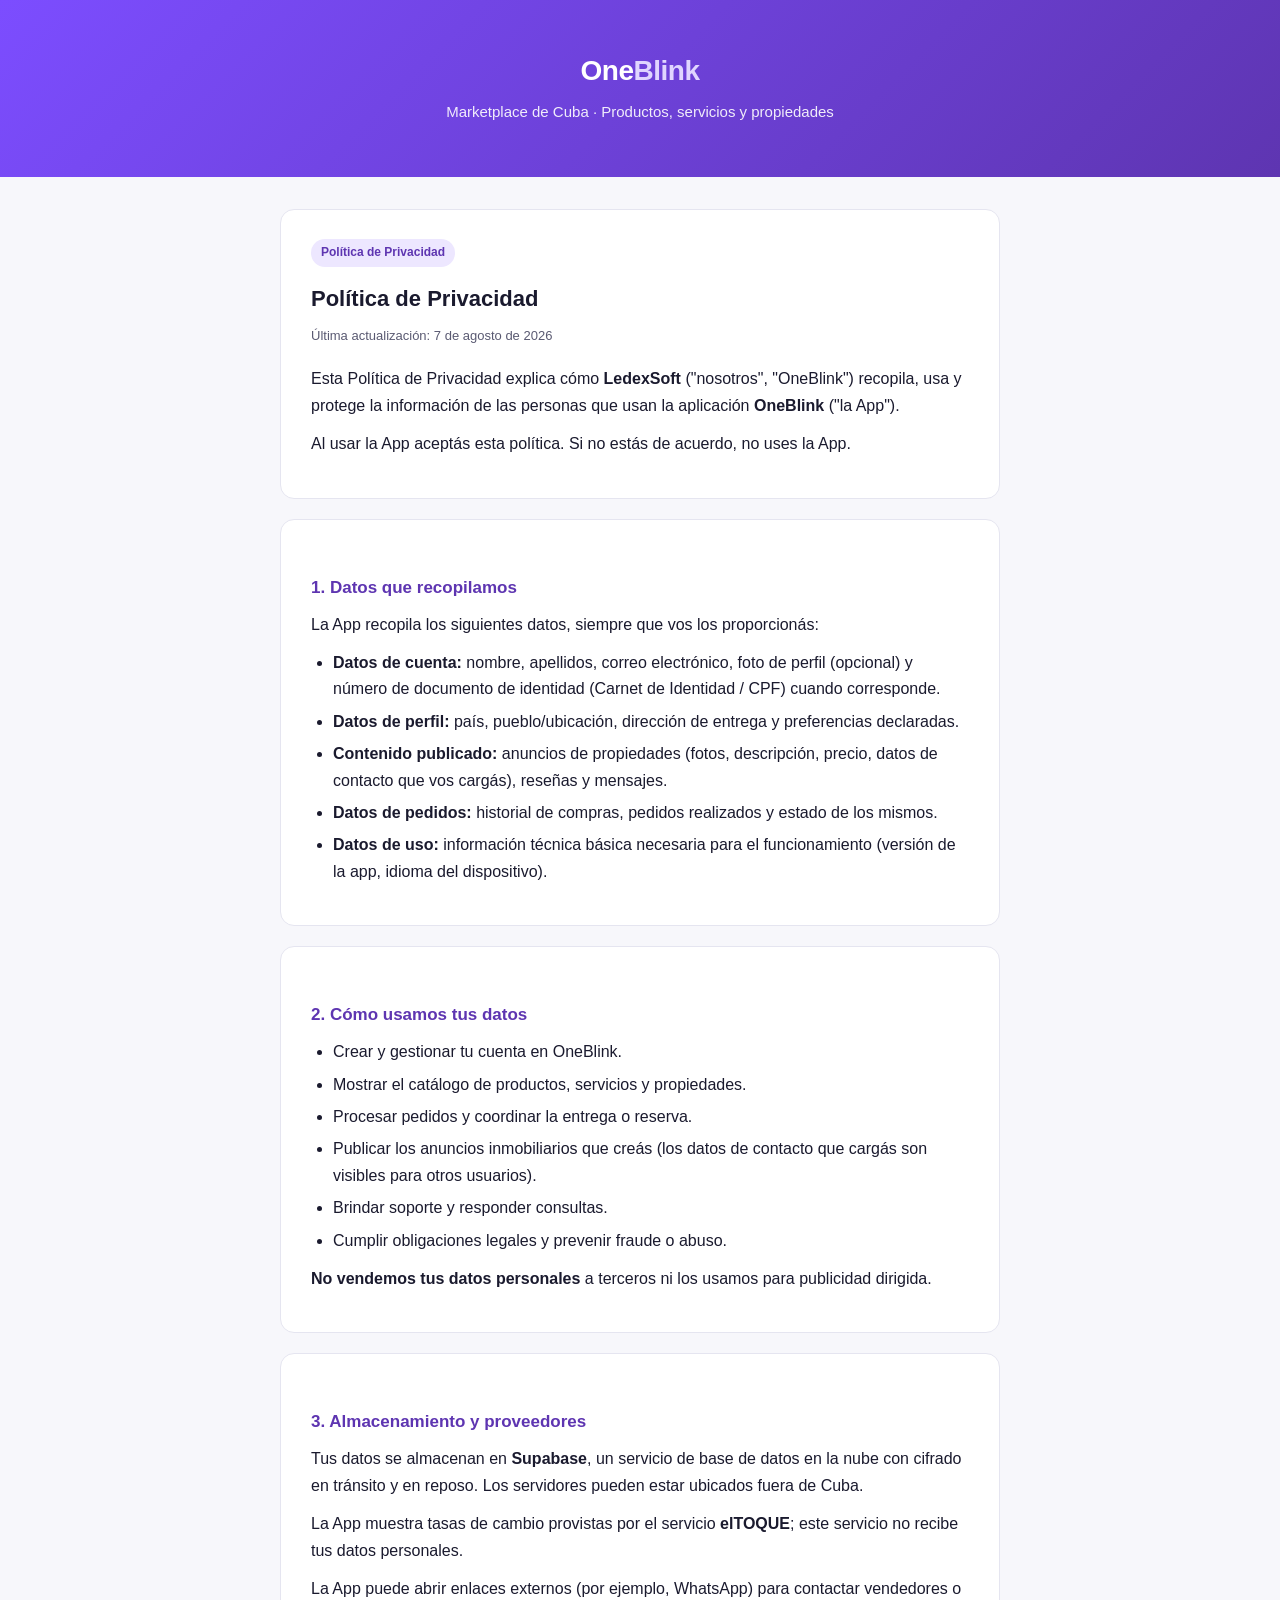
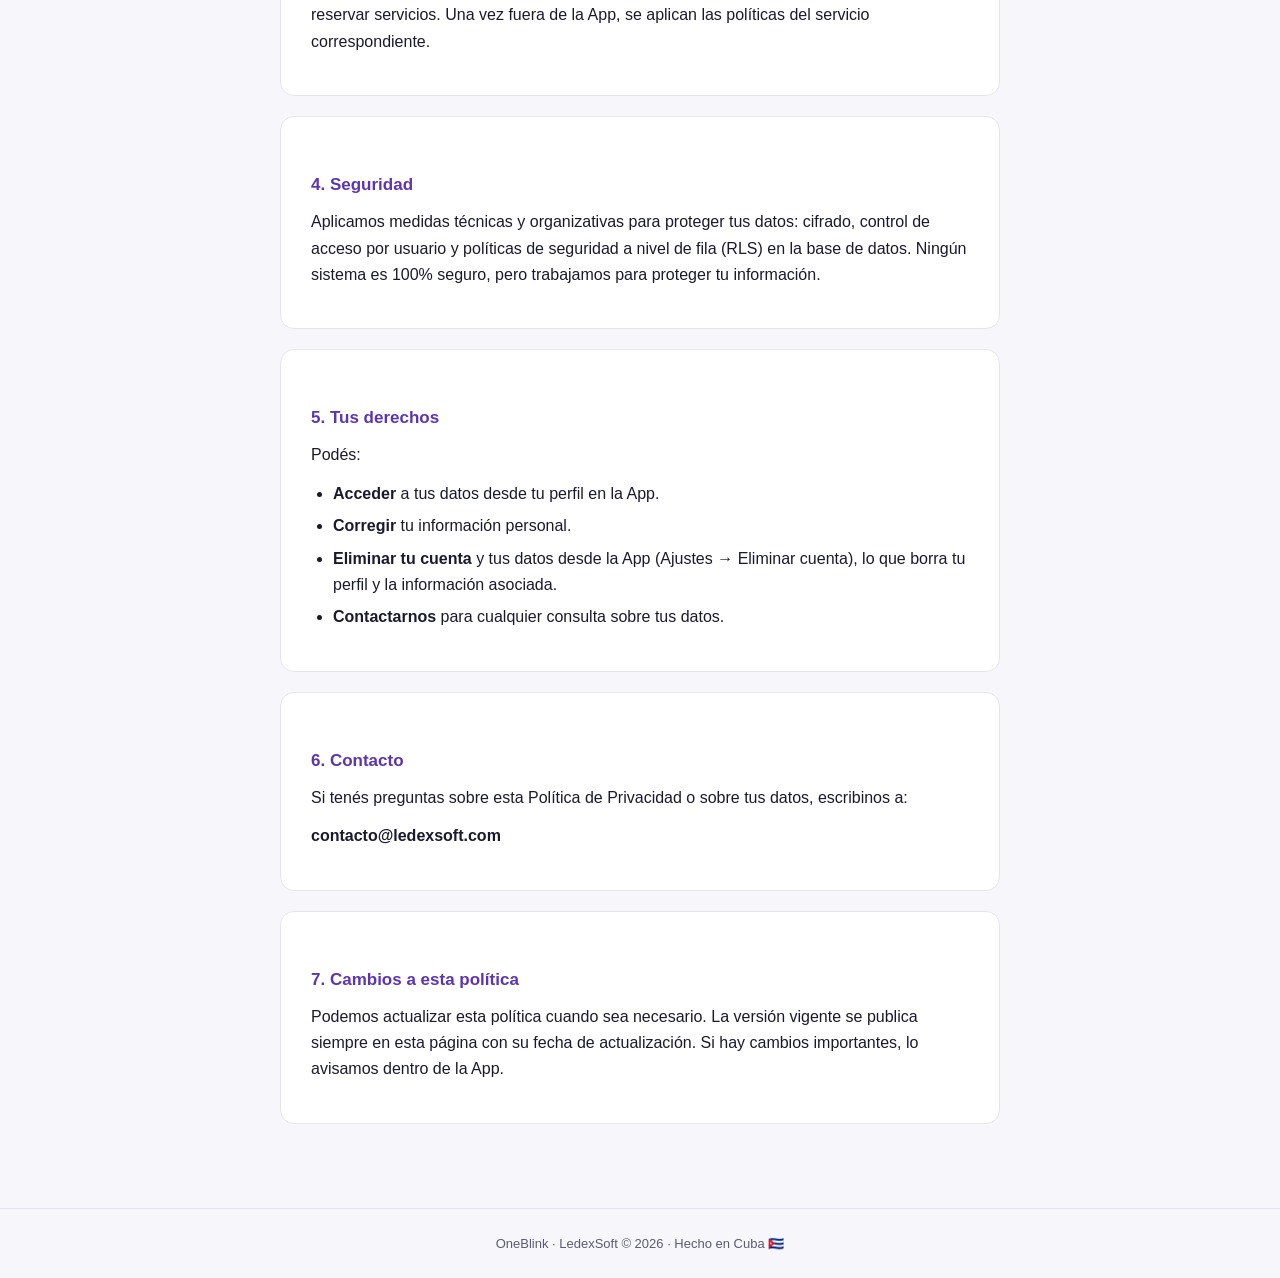
==== index.html @ 70fcc8d4 "feat: página de Política de Privacidad para GitHub Pages" ====
<!DOCTYPE html>
<html lang="es">
<head>
  <meta charset="UTF-8" />
  <meta name="viewport" content="width=device-width, initial-scale=1.0" />
  <title>OneBlink — Política de Privacidad</title>
  <meta name="description" content="Política de Privacidad de OneBlink, el marketplace de Cuba." />
  <style>
    :root {
      --primary: #7C4DFF;
      --primary-dark: #5E35B1;
      --bg: #F7F7FB;
      --surface: #FFFFFF;
      --text: #1A1A2E;
      --text-soft: #5A5A72;
      --border: #E5E5F0;
      --radius: 14px;
    }
    * { margin: 0; padding: 0; box-sizing: border-box; }
    body {
      font-family: -apple-system, BlinkMacSystemFont, "Segoe UI", Roboto,
        "Helvetica Neue", Arial, sans-serif;
      background: var(--bg);
      color: var(--text);
      line-height: 1.65;
    }
    header {
      background: linear-gradient(135deg, var(--primary) 0%, var(--primary-dark) 100%);
      color: #fff;
      padding: 48px 24px 40px;
      text-align: center;
    }
    header .logo {
      font-size: 28px;
      font-weight: 800;
      letter-spacing: -0.5px;
      margin-bottom: 6px;
    }
    header .logo span { color: #E0D5FF; }
    header p { opacity: 0.9; font-size: 15px; }
    main {
      max-width: 760px;
      margin: 0 auto;
      padding: 32px 20px 64px;
    }
    .card {
      background: var(--surface);
      border: 1px solid var(--border);
      border-radius: var(--radius);
      padding: 28px 30px;
      margin-bottom: 20px;
    }
    h1 { font-size: 22px; margin-bottom: 8px; }
    .updated {
      font-size: 13px;
      color: var(--text-soft);
      margin-bottom: 20px;
    }
    h2 {
      font-size: 17px;
      color: var(--primary-dark);
      margin: 26px 0 10px;
    }
    p { margin-bottom: 12px; }
    ul { padding-left: 22px; margin-bottom: 12px; }
    li { margin-bottom: 6px; }
    a { color: var(--primary); text-decoration: none; }
    a:hover { text-decoration: underline; }
    footer {
      text-align: center;
      color: var(--text-soft);
      font-size: 13px;
      padding: 24px;
      border-top: 1px solid var(--border);
    }
    .badge {
      display: inline-block;
      background: #EDE7FF;
      color: var(--primary-dark);
      font-size: 12px;
      font-weight: 600;
      padding: 4px 10px;
      border-radius: 20px;
      margin-bottom: 14px;
    }
  </style>
</head>
<body>
  <header>
    <div class="logo">One<span>Blink</span></div>
    <p>Marketplace de Cuba · Productos, servicios y propiedades</p>
  </header>

  <main>
    <div class="card">
      <span class="badge">Política de Privacidad</span>
      <h1>Política de Privacidad</h1>
      <p class="updated">Última actualización: 7 de agosto de 2026</p>
      <p>
        Esta Política de Privacidad explica cómo <strong>LedexSoft</strong>
        ("nosotros", "OneBlink") recopila, usa y protege la información de las
        personas que usan la aplicación <strong>OneBlink</strong> ("la App").
      </p>
      <p>
        Al usar la App aceptás esta política. Si no estás de acuerdo, no uses
        la App.
      </p>
    </div>

    <div class="card">
      <h2>1. Datos que recopilamos</h2>
      <p>La App recopila los siguientes datos, siempre que vos los proporcionás:</p>
      <ul>
        <li><strong>Datos de cuenta:</strong> nombre, apellidos, correo electrónico, foto de perfil (opcional) y número de documento de identidad (Carnet de Identidad / CPF) cuando corresponde.</li>
        <li><strong>Datos de perfil:</strong> país, pueblo/ubicación, dirección de entrega y preferencias declaradas.</li>
        <li><strong>Contenido publicado:</strong> anuncios de propiedades (fotos, descripción, precio, datos de contacto que vos cargás), reseñas y mensajes.</li>
        <li><strong>Datos de pedidos:</strong> historial de compras, pedidos realizados y estado de los mismos.</li>
        <li><strong>Datos de uso:</strong> información técnica básica necesaria para el funcionamiento (versión de la app, idioma del dispositivo).</li>
      </ul>
    </div>

    <div class="card">
      <h2>2. Cómo usamos tus datos</h2>
      <ul>
        <li>Crear y gestionar tu cuenta en OneBlink.</li>
        <li>Mostrar el catálogo de productos, servicios y propiedades.</li>
        <li>Procesar pedidos y coordinar la entrega o reserva.</li>
        <li>Publicar los anuncios inmobiliarios que creás (los datos de contacto que cargás son visibles para otros usuarios).</li>
        <li>Brindar soporte y responder consultas.</li>
        <li>Cumplir obligaciones legales y prevenir fraude o abuso.</li>
      </ul>
      <p>
        <strong>No vendemos tus datos personales</strong> a terceros ni los
        usamos para publicidad dirigida.
      </p>
    </div>

    <div class="card">
      <h2>3. Almacenamiento y proveedores</h2>
      <p>
        Tus datos se almacenan en <strong>Supabase</strong>, un servicio de
        base de datos en la nube con cifrado en tránsito y en reposo. Los
        servidores pueden estar ubicados fuera de Cuba.
      </p>
      <p>
        La App muestra tasas de cambio provistas por el servicio
        <strong>elTOQUE</strong>; este servicio no recibe tus datos personales.
      </p>
      <p>
        La App puede abrir enlaces externos (por ejemplo, WhatsApp) para
        contactar vendedores o reservar servicios. Una vez fuera de la App,
        se aplican las políticas del servicio correspondiente.
      </p>
    </div>

    <div class="card">
      <h2>4. Seguridad</h2>
      <p>
        Aplicamos medidas técnicas y organizativas para proteger tus datos:
        cifrado, control de acceso por usuario y políticas de seguridad a
        nivel de fila (RLS) en la base de datos. Ningún sistema es 100%
        seguro, pero trabajamos para proteger tu información.
      </p>
    </div>

    <div class="card">
      <h2>5. Tus derechos</h2>
      <p>Podés:</p>
      <ul>
        <li><strong>Acceder</strong> a tus datos desde tu perfil en la App.</li>
        <li><strong>Corregir</strong> tu información personal.</li>
        <li><strong>Eliminar tu cuenta</strong> y tus datos desde la App (Ajustes → Eliminar cuenta), lo que borra tu perfil y la información asociada.</li>
        <li><strong>Contactarnos</strong> para cualquier consulta sobre tus datos.</li>
      </ul>
    </div>

    <div class="card">
      <h2>6. Contacto</h2>
      <p>
        Si tenés preguntas sobre esta Política de Privacidad o sobre tus
        datos, escribinos a:
      </p>
      <p><strong>contacto@ledexsoft.com</strong></p>
    </div>

    <div class="card">
      <h2>7. Cambios a esta política</h2>
      <p>
        Podemos actualizar esta política cuando sea necesario. La versión
        vigente se publica siempre en esta página con su fecha de
        actualización. Si hay cambios importantes, lo avisamos dentro de la
        App.
      </p>
    </div>
  </main>

  <footer>
    OneBlink · LedexSoft © 2026 · Hecho en Cuba 🇨🇺
  </footer>
</body>
</html>
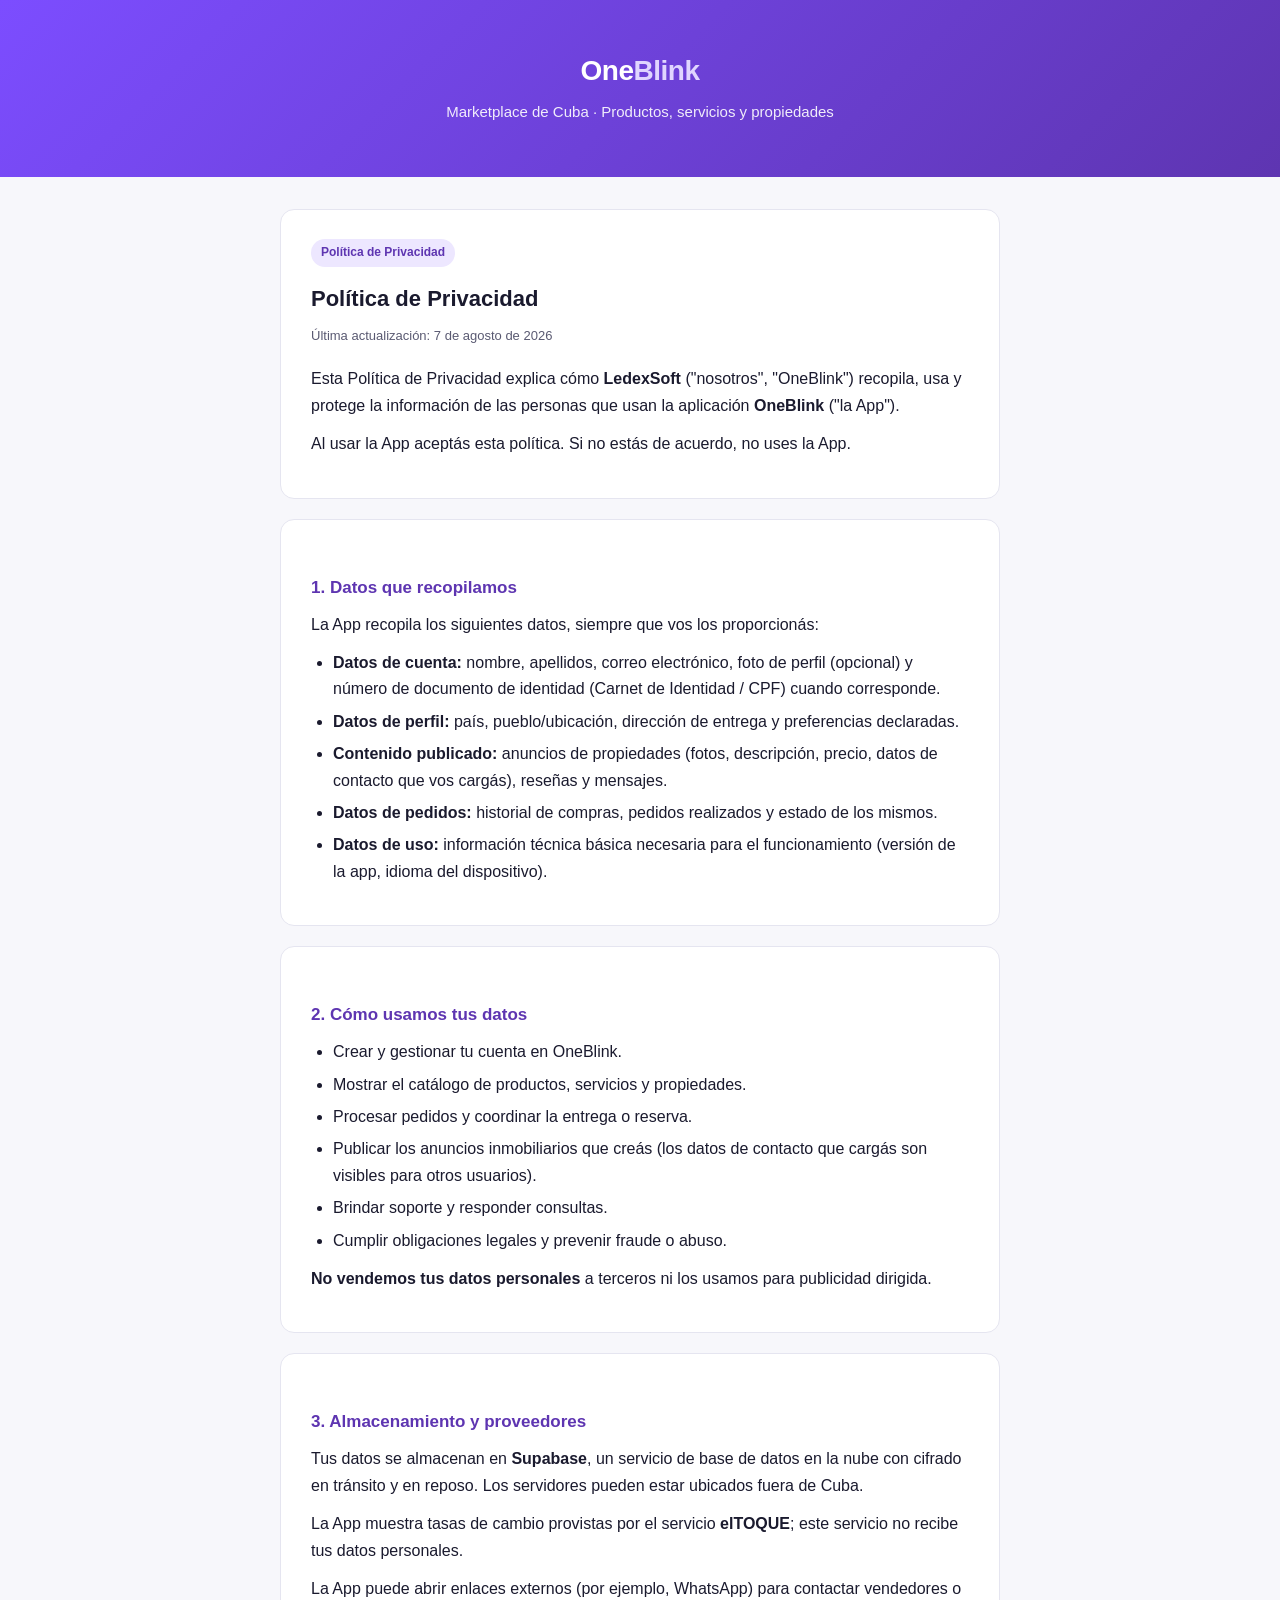
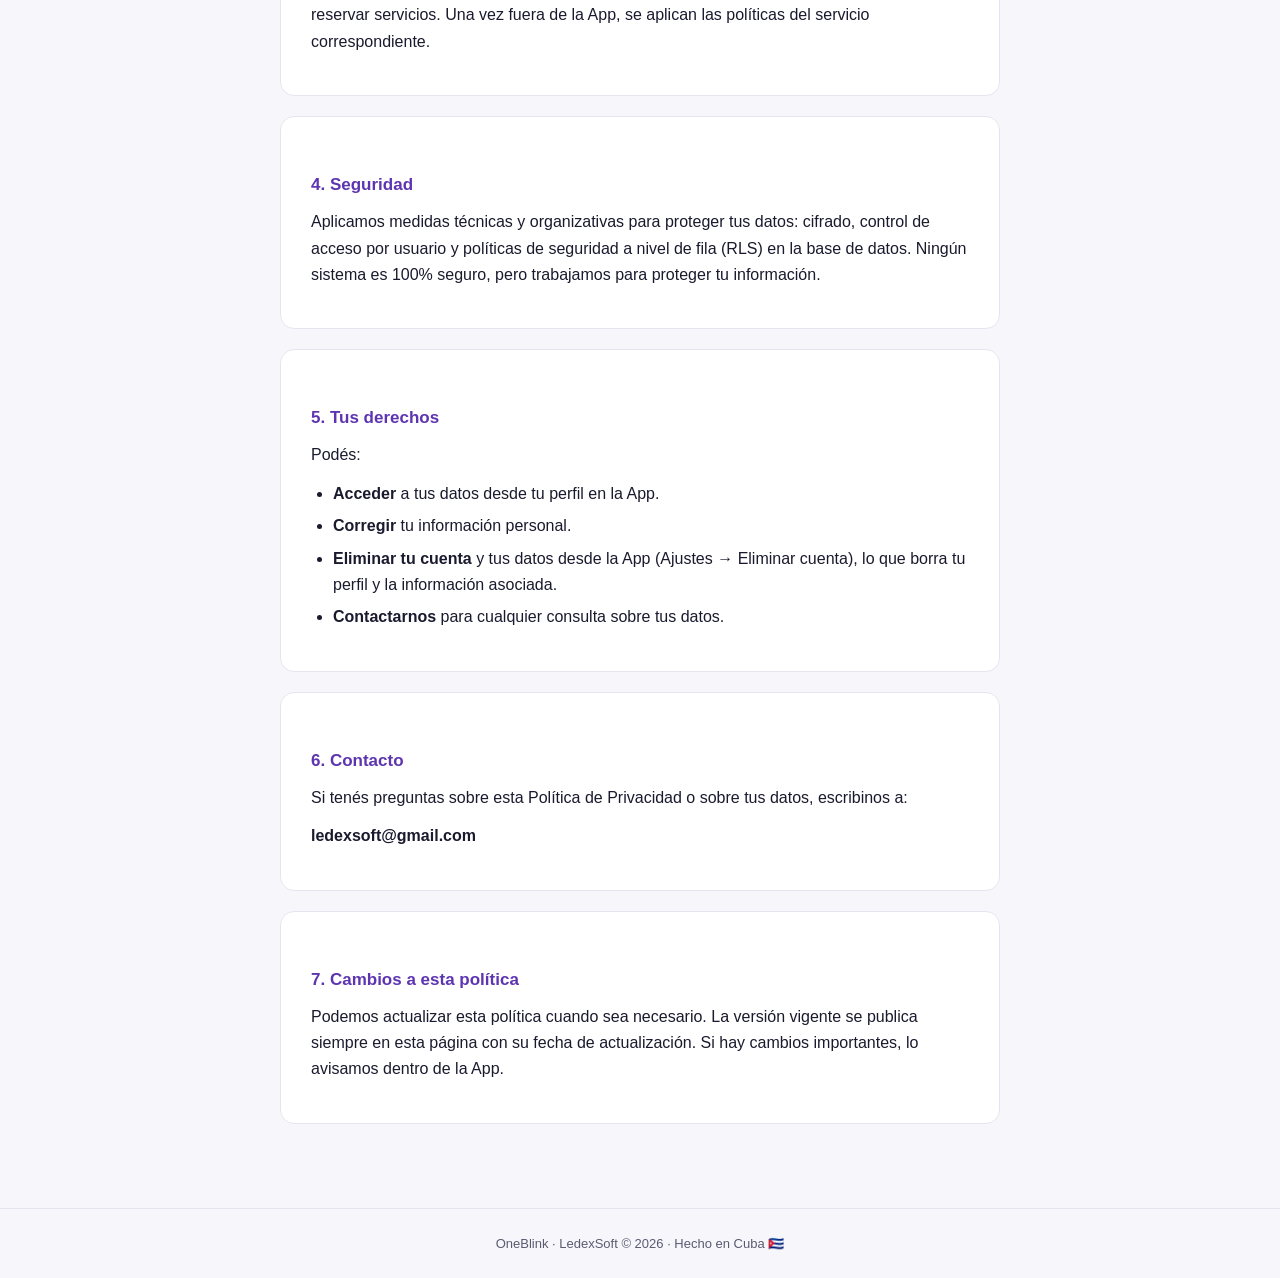
==== commit 2ae59570: "fix: email de contacto real (ledexsoft@gmail.com)" ====
--- a/index.html
+++ b/index.html
@@ -180,7 +180,7 @@
         Si tenés preguntas sobre esta Política de Privacidad o sobre tus
         datos, escribinos a:
       </p>
-      <p><strong>contacto@ledexsoft.com</strong></p>
+      <p><strong>ledexsoft@gmail.com</strong></p>
     </div>
 
     <div class="card">
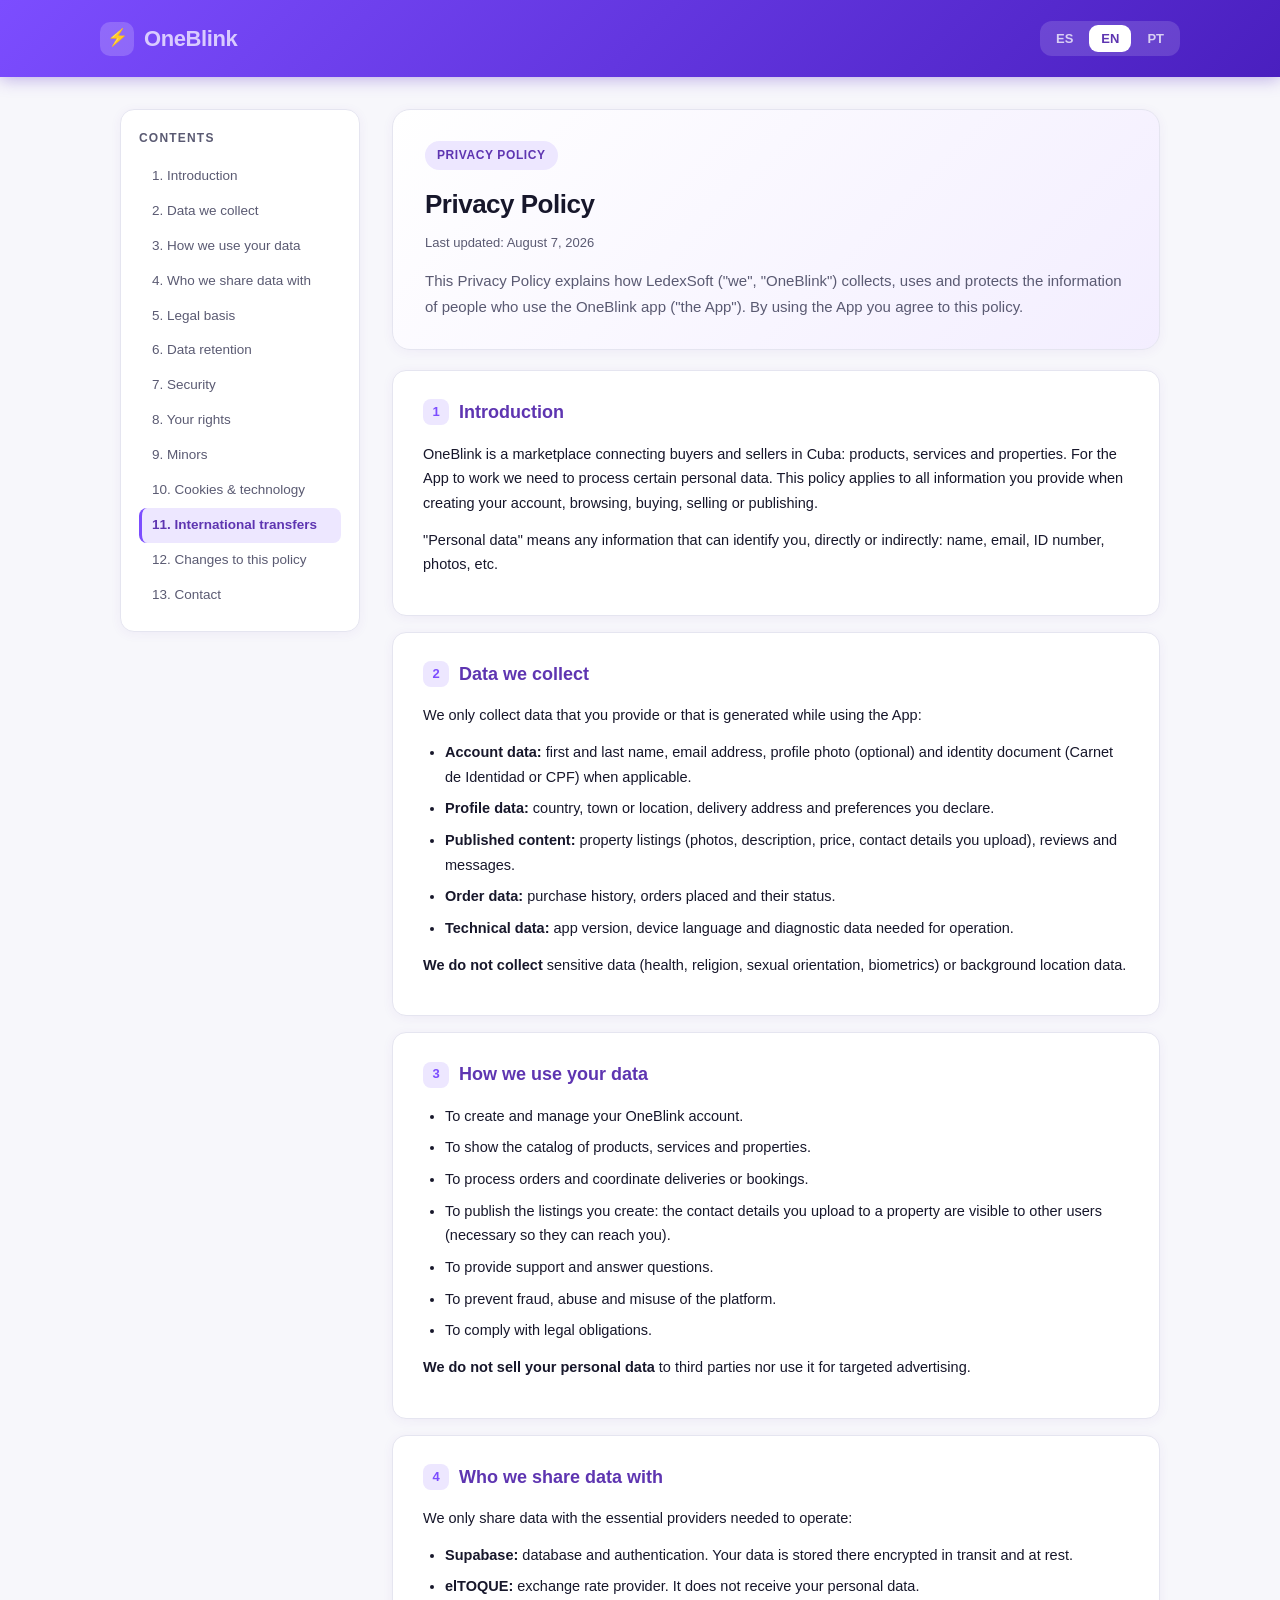
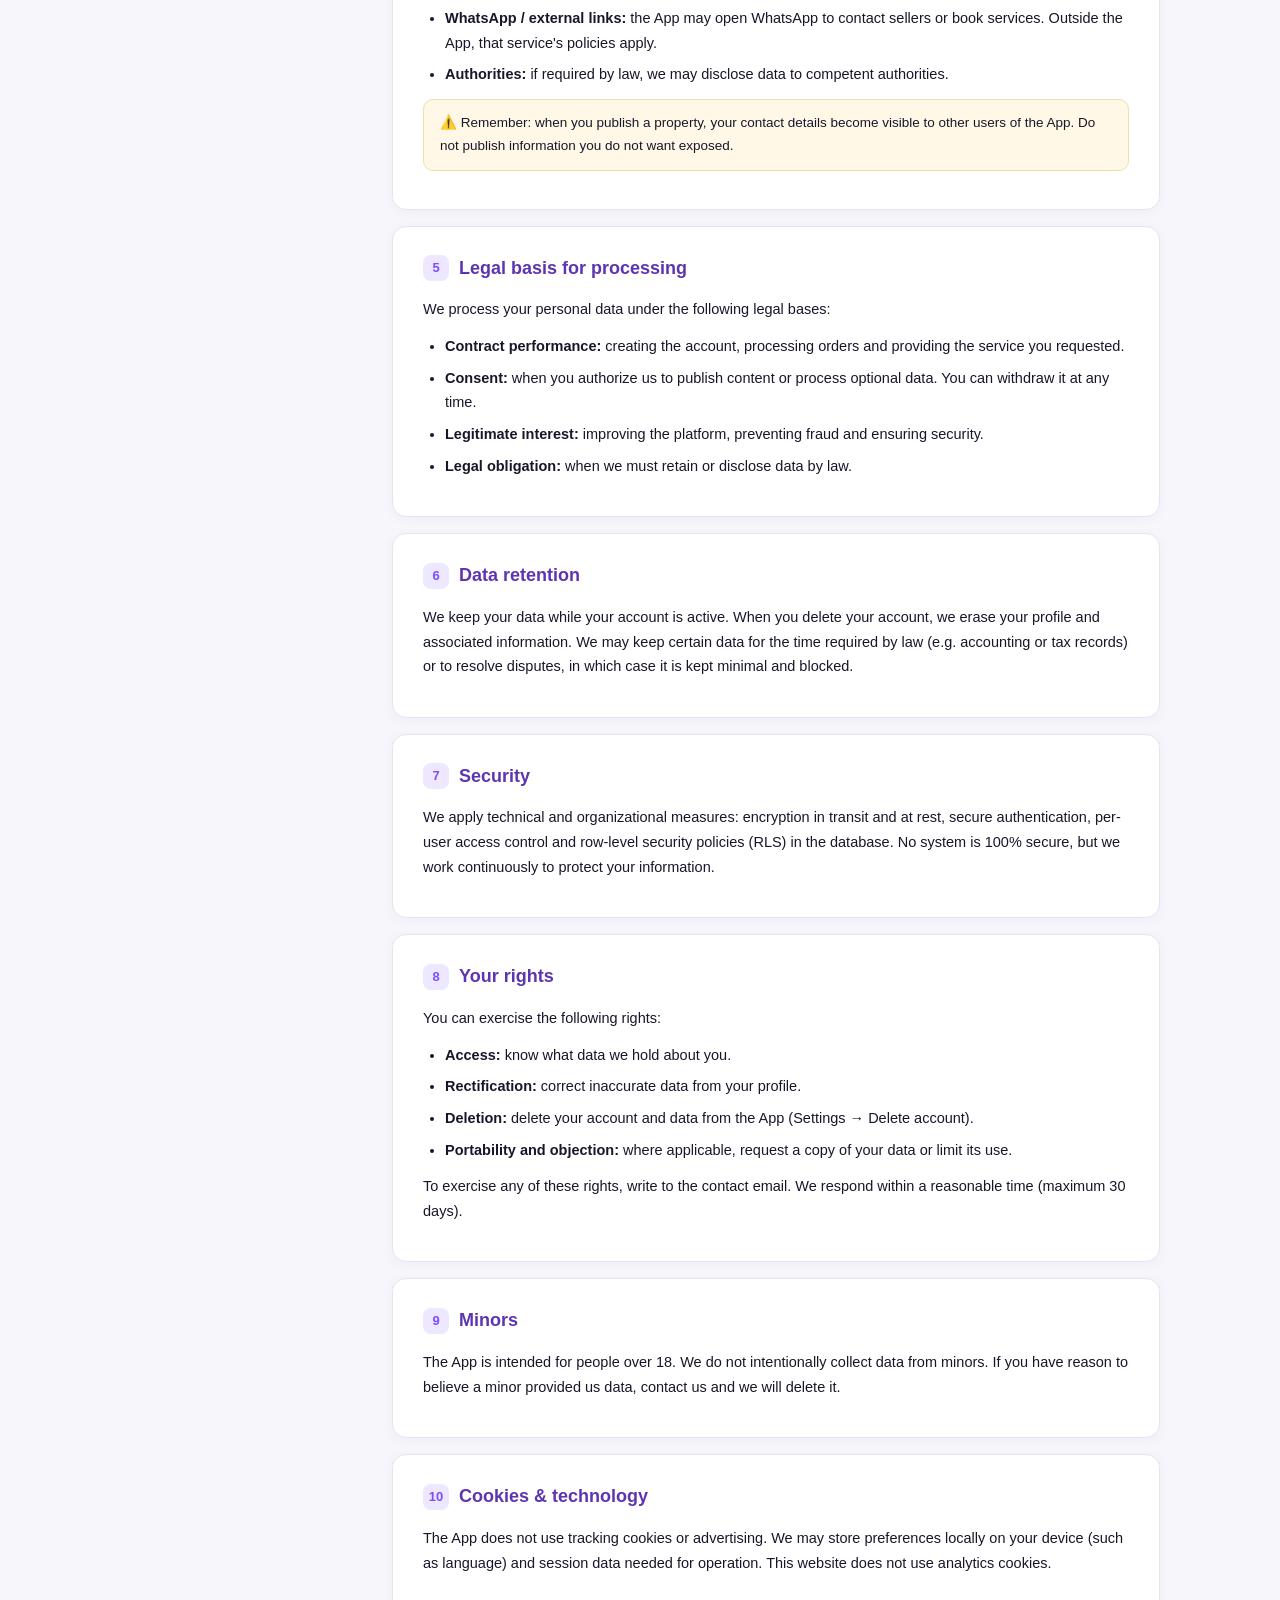
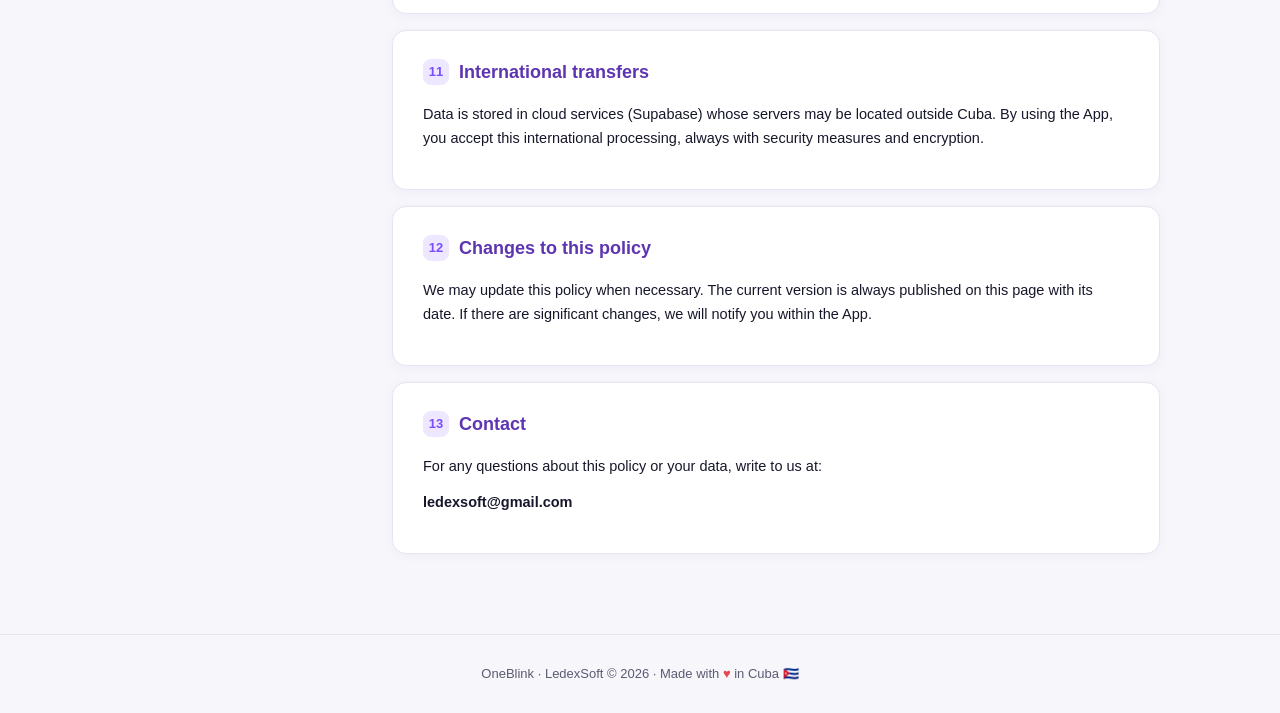
==== commit a1c709ab: "feat(privacidad): política completa multi-idioma (ES/EN/PT) con detección automática - Estructura ti" ====
--- a/index.html
+++ b/index.html
@@ -3,199 +3,658 @@
 <head>
   <meta charset="UTF-8" />
   <meta name="viewport" content="width=device-width, initial-scale=1.0" />
-  <title>OneBlink — Política de Privacidad</title>
-  <meta name="description" content="Política de Privacidad de OneBlink, el marketplace de Cuba." />
+  <title>OneBlink — Política de Privacidad / Privacy Policy</title>
+  <meta name="description" content="Política de Privacidad de OneBlink — Marketplace de Cuba. Privacy Policy of OneBlink, Cuba's marketplace." />
   <style>
     :root {
       --primary: #7C4DFF;
       --primary-dark: #5E35B1;
+      --primary-soft: #EDE7FF;
       --bg: #F7F7FB;
       --surface: #FFFFFF;
-      --text: #1A1A2E;
+      --text: #17172B;
       --text-soft: #5A5A72;
       --border: #E5E5F0;
       --radius: 14px;
+      --shadow: 0 2px 12px rgba(94, 53, 177, 0.06);
     }
     * { margin: 0; padding: 0; box-sizing: border-box; }
+    html { scroll-behavior: smooth; }
     body {
       font-family: -apple-system, BlinkMacSystemFont, "Segoe UI", Roboto,
         "Helvetica Neue", Arial, sans-serif;
       background: var(--bg);
       color: var(--text);
-      line-height: 1.65;
-    }
+      line-height: 1.7;
+      font-size: 16px;
+    }
+
+    /* ── Header ── */
     header {
-      background: linear-gradient(135deg, var(--primary) 0%, var(--primary-dark) 100%);
+      background: linear-gradient(135deg, #7C4DFF 0%, #4A1FBF 100%);
       color: #fff;
-      padding: 48px 24px 40px;
-      text-align: center;
-    }
-    header .logo {
-      font-size: 28px;
+      padding: 20px 24px;
+      position: sticky;
+      top: 0;
+      z-index: 50;
+      box-shadow: 0 2px 16px rgba(74, 31, 191, 0.35);
+    }
+    .header-inner {
+      max-width: 1080px;
+      margin: 0 auto;
+      display: flex;
+      align-items: center;
+      justify-content: space-between;
+      gap: 16px;
+      flex-wrap: wrap;
+    }
+    .logo {
+      font-size: 22px;
       font-weight: 800;
-      letter-spacing: -0.5px;
-      margin-bottom: 6px;
-    }
-    header .logo span { color: #E0D5FF; }
-    header p { opacity: 0.9; font-size: 15px; }
-    main {
-      max-width: 760px;
+      letter-spacing: -0.4px;
+      display: flex;
+      align-items: center;
+      gap: 10px;
+    }
+    .logo-mark {
+      width: 34px; height: 34px;
+      background: rgba(255,255,255,0.18);
+      border-radius: 10px;
+      display: grid;
+      place-items: center;
+      font-size: 17px;
+    }
+    .logo span { color: #D9CBFF; }
+    .lang-switch {
+      display: flex;
+      gap: 4px;
+      background: rgba(255,255,255,0.14);
+      padding: 4px;
+      border-radius: 12px;
+    }
+    .lang-switch button {
+      border: none;
+      background: transparent;
+      color: rgba(255,255,255,0.75);
+      font-size: 13px;
+      font-weight: 700;
+      padding: 6px 12px;
+      border-radius: 9px;
+      cursor: pointer;
+      transition: all 0.15s;
+      font-family: inherit;
+    }
+    .lang-switch button:hover { color: #fff; }
+    .lang-switch button.active {
+      background: #fff;
+      color: var(--primary-dark);
+    }
+
+    /* ── Layout ── */
+    .layout {
+      max-width: 1080px;
       margin: 0 auto;
       padding: 32px 20px 64px;
-    }
-    .card {
+      display: grid;
+      grid-template-columns: 240px 1fr;
+      gap: 32px;
+      align-items: start;
+    }
+    @media (max-width: 860px) {
+      .layout { grid-template-columns: 1fr; }
+      nav.toc { position: static; max-height: none; }
+    }
+
+    /* ── TOC ── */
+    nav.toc {
+      position: sticky;
+      top: 96px;
       background: var(--surface);
       border: 1px solid var(--border);
       border-radius: var(--radius);
-      padding: 28px 30px;
+      padding: 18px;
+      box-shadow: var(--shadow);
+      max-height: calc(100vh - 120px);
+      overflow-y: auto;
+    }
+    nav.toc h3 {
+      font-size: 12px;
+      text-transform: uppercase;
+      letter-spacing: 1.2px;
+      color: var(--text-soft);
+      margin-bottom: 10px;
+    }
+    nav.toc a {
+      display: block;
+      padding: 6px 10px;
+      border-radius: 8px;
+      color: var(--text-soft);
+      text-decoration: none;
+      font-size: 13.5px;
+      border-left: 3px solid transparent;
+      transition: all 0.12s;
+    }
+    nav.toc a:hover { background: var(--primary-soft); color: var(--primary-dark); }
+    nav.toc a.active {
+      border-left-color: var(--primary);
+      background: var(--primary-soft);
+      color: var(--primary-dark);
+      font-weight: 600;
+    }
+
+    /* ── Content ── */
+    .content { min-width: 0; }
+    .hero-card {
+      background: linear-gradient(135deg, var(--surface) 0%, #F3EEFF 100%);
+      border: 1px solid var(--border);
+      border-radius: 18px;
+      padding: 30px 32px;
       margin-bottom: 20px;
-    }
-    h1 { font-size: 22px; margin-bottom: 8px; }
-    .updated {
+      box-shadow: var(--shadow);
+    }
+    .hero-card .badge {
+      display: inline-block;
+      background: var(--primary-soft);
+      color: var(--primary-dark);
+      font-size: 12px;
+      font-weight: 700;
+      padding: 4px 12px;
+      border-radius: 20px;
+      margin-bottom: 12px;
+      text-transform: uppercase;
+      letter-spacing: 0.6px;
+    }
+    .hero-card h1 { font-size: 26px; letter-spacing: -0.5px; margin-bottom: 6px; }
+    .hero-card .updated {
       font-size: 13px;
       color: var(--text-soft);
-      margin-bottom: 20px;
-    }
-    h2 {
-      font-size: 17px;
+      margin-bottom: 14px;
+    }
+    .hero-card .lead { font-size: 15px; color: var(--text-soft); }
+
+    section.card {
+      background: var(--surface);
+      border: 1px solid var(--border);
+      border-radius: var(--radius);
+      padding: 26px 30px;
+      margin-bottom: 16px;
+      box-shadow: var(--shadow);
+      scroll-margin-top: 90px;
+    }
+    section.card h2 {
+      font-size: 18px;
       color: var(--primary-dark);
-      margin: 26px 0 10px;
-    }
-    p { margin-bottom: 12px; }
-    ul { padding-left: 22px; margin-bottom: 12px; }
-    li { margin-bottom: 6px; }
-    a { color: var(--primary); text-decoration: none; }
-    a:hover { text-decoration: underline; }
+      margin-bottom: 14px;
+      display: flex;
+      align-items: center;
+      gap: 10px;
+    }
+    section.card h2 .num {
+      background: var(--primary-soft);
+      color: var(--primary);
+      font-size: 13px;
+      font-weight: 800;
+      width: 26px; height: 26px;
+      border-radius: 8px;
+      display: grid;
+      place-items: center;
+      flex-shrink: 0;
+    }
+    section.card h3 { font-size: 15px; margin: 16px 0 6px; color: var(--text); }
+    section.card p { margin-bottom: 12px; font-size: 14.5px; }
+    section.card ul { padding-left: 22px; margin-bottom: 12px; }
+    section.card li { margin-bottom: 7px; font-size: 14.5px; }
+    section.card strong { color: var(--text); }
+    section.card a { color: var(--primary); }
+    .highlight {
+      background: #FFF8E6;
+      border: 1px solid #F0DFA8;
+      border-radius: 10px;
+      padding: 12px 16px;
+      font-size: 13.5px;
+      margin: 12px 0;
+    }
+
     footer {
       text-align: center;
       color: var(--text-soft);
       font-size: 13px;
-      padding: 24px;
+      padding: 28px 20px;
       border-top: 1px solid var(--border);
     }
-    .badge {
-      display: inline-block;
-      background: #EDE7FF;
-      color: var(--primary-dark);
-      font-size: 12px;
-      font-weight: 600;
-      padding: 4px 10px;
-      border-radius: 20px;
-      margin-bottom: 14px;
-    }
+    footer .heart { color: #E5484D; }
   </style>
 </head>
 <body>
-  <header>
-    <div class="logo">One<span>Blink</span></div>
-    <p>Marketplace de Cuba · Productos, servicios y propiedades</p>
-  </header>
-
-  <main>
-    <div class="card">
-      <span class="badge">Política de Privacidad</span>
-      <h1>Política de Privacidad</h1>
-      <p class="updated">Última actualización: 7 de agosto de 2026</p>
-      <p>
-        Esta Política de Privacidad explica cómo <strong>LedexSoft</strong>
-        ("nosotros", "OneBlink") recopila, usa y protege la información de las
-        personas que usan la aplicación <strong>OneBlink</strong> ("la App").
-      </p>
-      <p>
-        Al usar la App aceptás esta política. Si no estás de acuerdo, no uses
-        la App.
-      </p>
+
+<header>
+  <div class="header-inner">
+    <div class="logo">
+      <span class="logo-mark">⚡</span>
+      <span>One<span>Blink</span></span>
     </div>
-
-    <div class="card">
-      <h2>1. Datos que recopilamos</h2>
-      <p>La App recopila los siguientes datos, siempre que vos los proporcionás:</p>
+    <div class="lang-switch" role="group" aria-label="Idioma / Language / Idioma">
+      <button data-lang="es" class="active">ES</button>
+      <button data-lang="en">EN</button>
+      <button data-lang="pt">PT</button>
+    </div>
+  </div>
+</header>
+
+<div class="layout">
+  <nav class="toc" id="toc">
+    <h3 data-i18n="tocTitle">Contenido</h3>
+    <a href="#intro" data-i18n="toc1">1. Introducción</a>
+    <a href="#datos" data-i18n="toc2">2. Datos que recopilamos</a>
+    <a href="#uso" data-i18n="toc3">3. Cómo usamos tus datos</a>
+    <a href="#compartir" data-i18n="toc4">4. Con quién compartimos</a>
+    <a href="#bases" data-i18n="toc5">5. Base legal</a>
+    <a href="#retencion" data-i18n="toc6">6. Retención de datos</a>
+    <a href="#seguridad" data-i18n="toc7">7. Seguridad</a>
+    <a href="#derechos" data-i18n="toc8">8. Tus derechos</a>
+    <a href="#menores" data-i18n="toc9">9. Menores de edad</a>
+    <a href="#cookies" data-i18n="toc10">10. Cookies y tecnología</a>
+    <a href="#transferencias" data-i18n="toc11">11. Transferencias internacionales</a>
+    <a href="#cambios" data-i18n="toc12">12. Cambios a esta política</a>
+    <a href="#contacto" data-i18n="toc13">13. Contacto</a>
+  </nav>
+
+  <div class="content">
+
+    <div class="hero-card">
+      <span class="badge" data-i18n="badge">Política de Privacidad</span>
+      <h1 data-i18n="title">Política de Privacidad</h1>
+      <p class="updated" data-i18n="updated">Última actualización: 7 de agosto de 2026</p>
+      <p class="lead" data-i18n="lead">
+        Esta Política de Privacidad explica cómo LedexSoft ("nosotros", "OneBlink")
+        recopila, usa y protege la información de las personas que usan la aplicación
+        OneBlink ("la App"). Al usar la App aceptás esta política.
+      </p>
+    </div>
+
+    <section class="card" id="intro">
+      <h2><span class="num">1</span><span data-i18n="s1t">Introducción</span></h2>
+      <p data-i18n="s1p1">
+        OneBlink es un marketplace que conecta compradores y vendedores en Cuba:
+        productos, servicios y propiedades. Para que la App funcione necesitamos
+        tratar ciertos datos personales. Esta política aplica a toda la información
+        que nos proporcionás al crear tu cuenta, navegar, comprar, vender o publicar.
+      </p>
+      <p data-i18n="s1p2">
+        "Datos personales" significa cualquier información que permita identificarte,
+        directa o indirectamente: nombre, correo, número de documento, fotos, etc.
+      </p>
+    </section>
+
+    <section class="card" id="datos">
+      <h2><span class="num">2</span><span data-i18n="s2t">Datos que recopilamos</span></h2>
+      <p data-i18n="s2p1">Recopilamos únicamente los datos que vos nos proporcionás o que se generan al usar la App:</p>
       <ul>
-        <li><strong>Datos de cuenta:</strong> nombre, apellidos, correo electrónico, foto de perfil (opcional) y número de documento de identidad (Carnet de Identidad / CPF) cuando corresponde.</li>
-        <li><strong>Datos de perfil:</strong> país, pueblo/ubicación, dirección de entrega y preferencias declaradas.</li>
-        <li><strong>Contenido publicado:</strong> anuncios de propiedades (fotos, descripción, precio, datos de contacto que vos cargás), reseñas y mensajes.</li>
-        <li><strong>Datos de pedidos:</strong> historial de compras, pedidos realizados y estado de los mismos.</li>
-        <li><strong>Datos de uso:</strong> información técnica básica necesaria para el funcionamiento (versión de la app, idioma del dispositivo).</li>
+        <li data-i18n="s2l1"><strong>Datos de cuenta:</strong> nombre, apellidos, correo electrónico, foto de perfil (opcional) y documento de identidad (Carnet de Identidad o CPF) cuando corresponde.</li>
+        <li data-i18n="s2l2"><strong>Datos de perfil:</strong> país, pueblo o ubicación, dirección de entrega y preferencias que declarás.</li>
+        <li data-i18n="s2l3"><strong>Contenido publicado:</strong> anuncios de propiedades (fotos, descripción, precio, datos de contacto que cargás), reseñas y mensajes.</li>
+        <li data-i18n="s2l4"><strong>Datos de pedidos:</strong> historial de compras, pedidos realizados y su estado.</li>
+        <li data-i18n="s2l5"><strong>Datos técnicos:</strong> versión de la app, idioma del dispositivo y datos de diagnóstico necesarios para el funcionamiento.</li>
       </ul>
-    </div>
-
-    <div class="card">
-      <h2>2. Cómo usamos tus datos</h2>
+      <p data-i18n="s2p2">
+        <strong>No recopilamos</strong> datos sensibles (salud, religión, orientación
+        sexual, biometría) ni datos de ubicación en segundo plano.
+      </p>
+    </section>
+
+    <section class="card" id="uso">
+      <h2><span class="num">3</span><span data-i18n="s3t">Cómo usamos tus datos</span></h2>
       <ul>
-        <li>Crear y gestionar tu cuenta en OneBlink.</li>
-        <li>Mostrar el catálogo de productos, servicios y propiedades.</li>
-        <li>Procesar pedidos y coordinar la entrega o reserva.</li>
-        <li>Publicar los anuncios inmobiliarios que creás (los datos de contacto que cargás son visibles para otros usuarios).</li>
-        <li>Brindar soporte y responder consultas.</li>
-        <li>Cumplir obligaciones legales y prevenir fraude o abuso.</li>
+        <li data-i18n="s3l1">Crear y gestionar tu cuenta en OneBlink.</li>
+        <li data-i18n="s3l2">Mostrar el catálogo de productos, servicios y propiedades.</li>
+        <li data-i18n="s3l3">Procesar pedidos y coordinar entregas o reservas.</li>
+        <li data-i18n="s3l4">Publicar los anuncios que creás: los datos de contacto que cargás en una propiedad son visibles para otros usuarios (es necesario para que puedan contactarte).</li>
+        <li data-i18n="s3l5">Brindar soporte y responder consultas.</li>
+        <li data-i18n="s3l6">Prevenir fraude, abuso y uso indebido de la plataforma.</li>
+        <li data-i18n="s3l7">Cumplir obligaciones legales.</li>
       </ul>
-      <p>
-        <strong>No vendemos tus datos personales</strong> a terceros ni los
-        usamos para publicidad dirigida.
-      </p>
-    </div>
-
-    <div class="card">
-      <h2>3. Almacenamiento y proveedores</h2>
-      <p>
-        Tus datos se almacenan en <strong>Supabase</strong>, un servicio de
-        base de datos en la nube con cifrado en tránsito y en reposo. Los
-        servidores pueden estar ubicados fuera de Cuba.
-      </p>
-      <p>
-        La App muestra tasas de cambio provistas por el servicio
-        <strong>elTOQUE</strong>; este servicio no recibe tus datos personales.
-      </p>
-      <p>
-        La App puede abrir enlaces externos (por ejemplo, WhatsApp) para
-        contactar vendedores o reservar servicios. Una vez fuera de la App,
-        se aplican las políticas del servicio correspondiente.
-      </p>
-    </div>
-
-    <div class="card">
-      <h2>4. Seguridad</h2>
-      <p>
-        Aplicamos medidas técnicas y organizativas para proteger tus datos:
-        cifrado, control de acceso por usuario y políticas de seguridad a
-        nivel de fila (RLS) en la base de datos. Ningún sistema es 100%
-        seguro, pero trabajamos para proteger tu información.
-      </p>
-    </div>
-
-    <div class="card">
-      <h2>5. Tus derechos</h2>
-      <p>Podés:</p>
+      <p data-i18n="s3p1">
+        <strong>No vendemos tus datos personales</strong> a terceros ni los usamos
+        para publicidad dirigida.
+      </p>
+    </section>
+
+    <section class="card" id="compartir">
+      <h2><span class="num">4</span><span data-i18n="s4t">Con quién compartimos datos</span></h2>
+      <p data-i18n="s4p1">Solo compartimos datos con los proveedores imprescindibles para operar:</p>
       <ul>
-        <li><strong>Acceder</strong> a tus datos desde tu perfil en la App.</li>
-        <li><strong>Corregir</strong> tu información personal.</li>
-        <li><strong>Eliminar tu cuenta</strong> y tus datos desde la App (Ajustes → Eliminar cuenta), lo que borra tu perfil y la información asociada.</li>
-        <li><strong>Contactarnos</strong> para cualquier consulta sobre tus datos.</li>
+        <li data-i18n="s4l1"><strong>Supabase:</strong> base de datos y autenticación. Tus datos se almacenan ahí con cifrado en tránsito y en reposo.</li>
+        <li data-i18n="s4l2"><strong>elTOQUE:</strong> proveedor de tasas de cambio. No recibe tus datos personales.</li>
+        <li data-i18n="s4l3"><strong>WhatsApp / enlaces externos:</strong> la App puede abrir WhatsApp para contactar vendedores o reservar. Fuera de la App rigen las políticas de ese servicio.</li>
+        <li data-i18n="s4l4"><strong>Autoridades:</strong> si la ley lo exige, podemos revelar datos a autoridades competentes.</li>
       </ul>
-    </div>
-
-    <div class="card">
-      <h2>6. Contacto</h2>
-      <p>
-        Si tenés preguntas sobre esta Política de Privacidad o sobre tus
-        datos, escribinos a:
+      <div class="highlight" data-i18n="s4h">
+        ⚠️ Recordá: cuando publicás una propiedad, tus datos de contacto quedan visibles
+        para otros usuarios de la App. No publiques información que no quieras exponer.
+      </div>
+    </section>
+
+    <section class="card" id="bases">
+      <h2><span class="num">5</span><span data-i18n="s5t">Base legal del tratamiento</span></h2>
+      <p data-i18n="s5p1">Tratamos tus datos personales con las siguientes bases legales:</p>
+      <ul>
+        <li data-i18n="s5l1"><strong>Ejecución del contrato:</strong> crear la cuenta, procesar pedidos y prestar el servicio que solicitaste.</li>
+        <li data-i18n="s5l2"><strong>Consentimiento:</strong> cuando nos autorizás a publicar contenido o procesar datos opcionales. Podés retirarlo en cualquier momento.</li>
+        <li data-i18n="s5l3"><strong>Interés legítimo:</strong> mejorar la plataforma, prevenir fraude y garantizar la seguridad.</li>
+        <li data-i18n="s5l4"><strong>Obligación legal:</strong> cuando debamos conservar o revelar datos por ley.</li>
+      </ul>
+    </section>
+
+    <section class="card" id="retencion">
+      <h2><span class="num">6</span><span data-i18n="s6t">Retención de datos</span></h2>
+      <p data-i18n="s6p1">
+        Conservamos tus datos mientras tu cuenta esté activa. Al eliminar tu cuenta,
+        borramos tu perfil y la información asociada. Podemos conservar ciertos datos
+        durante el tiempo que exija la ley (por ejemplo, registros contables o
+        fiscales) o para resolver disputas, en cuyo caso se mantienen mínimos y
+        bloqueados.
+      </p>
+    </section>
+
+    <section class="card" id="seguridad">
+      <h2><span class="num">7</span><span data-i18n="s7t">Seguridad</span></h2>
+      <p data-i18n="s7p1">
+        Aplicamos medidas técnicas y organizativas: cifrado en tránsito y en reposo,
+        autenticación segura, control de acceso por usuario y políticas de seguridad
+        a nivel de fila (RLS) en la base de datos. Ningún sistema es 100% seguro,
+        pero trabajamos continuamente para proteger tu información.
+      </p>
+    </section>
+
+    <section class="card" id="derechos">
+      <h2><span class="num">8</span><span data-i18n="s8t">Tus derechos</span></h2>
+      <p data-i18n="s8p1">Podés ejercer los siguientes derechos:</p>
+      <ul>
+        <li data-i18n="s8l1"><strong>Acceso:</strong> conocer qué datos tenemos tuyos.</li>
+        <li data-i18n="s8l2"><strong>Rectificación:</strong> corregir datos inexactos desde tu perfil.</li>
+        <li data-i18n="s8l3"><strong>Supresión:</strong> eliminar tu cuenta y tus datos desde la App (Ajustes → Eliminar cuenta).</li>
+        <li data-i18n="s8l4"><strong>Portabilidad y oposición:</strong> donde aplique, pedir una copia de tus datos o limitar su uso.</li>
+      </ul>
+      <p data-i18n="s8p2">
+        Para ejercer cualquiera de estos derechos, escribinos al correo de contacto.
+        Respondemos dentro de un plazo razonable (máximo 30 días).
+      </p>
+    </section>
+
+    <section class="card" id="menores">
+      <h2><span class="num">9</span><span data-i18n="s9t">Menores de edad</span></h2>
+      <p data-i18n="s9p1">
+        La App está dirigida a personas mayores de 18 años. No recopilamos
+        intencionalmente datos de menores. Si tenés motivos para creer que un menor
+        nos proporcionó datos, contactanos y los eliminaremos.
+      </p>
+    </section>
+
+    <section class="card" id="cookies">
+      <h2><span class="num">10</span><span data-i18n="s10t">Cookies y tecnología</span></h2>
+      <p data-i18n="s10p1">
+        La App no utiliza cookies de seguimiento ni publicidad. Podemos almacenar
+        localmente en tu dispositivo preferencias (como el idioma) y datos de sesión
+        necesarios para el funcionamiento. Esta página web no usa cookies analíticas.
+      </p>
+    </section>
+
+    <section class="card" id="transferencias">
+      <h2><span class="num">11</span><span data-i18n="s11t">Transferencias internacionales</span></h2>
+      <p data-i18n="s11p1">
+        Los datos se almacenan en servicios en la nube (Supabase) cuyos servidores
+        pueden ubicarse fuera de Cuba. Al usar la App, aceptás este tratamiento
+        internacional, siempre con medidas de seguridad y cifrado.
+      </p>
+    </section>
+
+    <section class="card" id="cambios">
+      <h2><span class="num">12</span><span data-i18n="s12t">Cambios a esta política</span></h2>
+      <p data-i18n="s12p1">
+        Podemos actualizar esta política cuando sea necesario. La versión vigente se
+        publica siempre en esta página con su fecha. Si hay cambios importantes, lo
+        avisamos dentro de la App.
+      </p>
+    </section>
+
+    <section class="card" id="contacto">
+      <h2><span class="num">13</span><span data-i18n="s13t">Contacto</span></h2>
+      <p data-i18n="s13p1">
+        Ante cualquier consulta sobre esta política o tus datos, escribinos a:
       </p>
       <p><strong>ledexsoft@gmail.com</strong></p>
-    </div>
-
-    <div class="card">
-      <h2>7. Cambios a esta política</h2>
-      <p>
-        Podemos actualizar esta política cuando sea necesario. La versión
-        vigente se publica siempre en esta página con su fecha de
-        actualización. Si hay cambios importantes, lo avisamos dentro de la
-        App.
-      </p>
-    </div>
-  </main>
-
-  <footer>
-    OneBlink · LedexSoft © 2026 · Hecho en Cuba 🇨🇺
-  </footer>
+    </section>
+
+  </div>
+</div>
+
+<footer>
+  <span data-i18n="footer">OneBlink · LedexSoft © 2026 · Hecho con</span> <span class="heart">♥</span> <span data-i18n="footer2">en Cuba 🇨🇺</span>
+</footer>
+
+<script>
+  // ── Traducciones (es / en / pt) ──
+  const I18N = {
+    es: {
+      htmlLang: 'es',
+      docTitle: 'OneBlink — Política de Privacidad',
+      tocTitle: 'Contenido',
+      toc1: '1. Introducción', toc2: '2. Datos que recopilamos', toc3: '3. Cómo usamos tus datos',
+      toc4: '4. Con quién compartimos', toc5: '5. Base legal', toc6: '6. Retención de datos',
+      toc7: '7. Seguridad', toc8: '8. Tus derechos', toc9: '9. Menores de edad',
+      toc10: '10. Cookies y tecnología', toc11: '11. Transferencias internacionales',
+      toc12: '12. Cambios a esta política', toc13: '13. Contacto',
+      badge: 'Política de Privacidad',
+      title: 'Política de Privacidad',
+      updated: 'Última actualización: 7 de agosto de 2026',
+      lead: 'Esta Política de Privacidad explica cómo LedexSoft ("nosotros", "OneBlink") recopila, usa y protege la información de las personas que usan la aplicación OneBlink ("la App"). Al usar la App aceptás esta política.',
+      s1t: 'Introducción', s1p1: 'OneBlink es un marketplace que conecta compradores y vendedores en Cuba: productos, servicios y propiedades. Para que la App funcione necesitamos tratar ciertos datos personales. Esta política aplica a toda la información que nos proporcionás al crear tu cuenta, navegar, comprar, vender o publicar.',
+      s1p2: '"Datos personales" significa cualquier información que permita identificarte, directa o indirectamente: nombre, correo, número de documento, fotos, etc.',
+      s2t: 'Datos que recopilamos', s2p1: 'Recopilamos únicamente los datos que vos nos proporcionás o que se generan al usar la App:',
+      s2l1: '<strong>Datos de cuenta:</strong> nombre, apellidos, correo electrónico, foto de perfil (opcional) y documento de identidad (Carnet de Identidad o CPF) cuando corresponde.',
+      s2l2: '<strong>Datos de perfil:</strong> país, pueblo o ubicación, dirección de entrega y preferencias que declarás.',
+      s2l3: '<strong>Contenido publicado:</strong> anuncios de propiedades (fotos, descripción, precio, datos de contacto que cargás), reseñas y mensajes.',
+      s2l4: '<strong>Datos de pedidos:</strong> historial de compras, pedidos realizados y su estado.',
+      s2l5: '<strong>Datos técnicos:</strong> versión de la app, idioma del dispositivo y datos de diagnóstico necesarios para el funcionamiento.',
+      s2p2: '<strong>No recopilamos</strong> datos sensibles (salud, religión, orientación sexual, biometría) ni datos de ubicación en segundo plano.',
+      s3t: 'Cómo usamos tus datos',
+      s3l1: 'Crear y gestionar tu cuenta en OneBlink.',
+      s3l2: 'Mostrar el catálogo de productos, servicios y propiedades.',
+      s3l3: 'Procesar pedidos y coordinar entregas o reservas.',
+      s3l4: 'Publicar los anuncios que creás: los datos de contacto que cargás en una propiedad son visibles para otros usuarios (es necesario para que puedan contactarte).',
+      s3l5: 'Brindar soporte y responder consultas.',
+      s3l6: 'Prevenir fraude, abuso y uso indebido de la plataforma.',
+      s3l7: 'Cumplir obligaciones legales.',
+      s3p1: '<strong>No vendemos tus datos personales</strong> a terceros ni los usamos para publicidad dirigida.',
+      s4t: 'Con quién compartimos datos', s4p1: 'Solo compartimos datos con los proveedores imprescindibles para operar:',
+      s4l1: '<strong>Supabase:</strong> base de datos y autenticación. Tus datos se almacenan ahí con cifrado en tránsito y en reposo.',
+      s4l2: '<strong>elTOQUE:</strong> proveedor de tasas de cambio. No recibe tus datos personales.',
+      s4l3: '<strong>WhatsApp / enlaces externos:</strong> la App puede abrir WhatsApp para contactar vendedores o reservar. Fuera de la App rigen las políticas de ese servicio.',
+      s4l4: '<strong>Autoridades:</strong> si la ley lo exige, podemos revelar datos a autoridades competentes.',
+      s4h: '⚠️ Recordá: cuando publicás una propiedad, tus datos de contacto quedan visibles para otros usuarios de la App. No publiques información que no quieras exponer.',
+      s5t: 'Base legal del tratamiento', s5p1: 'Tratamos tus datos personales con las siguientes bases legales:',
+      s5l1: '<strong>Ejecución del contrato:</strong> crear la cuenta, procesar pedidos y prestar el servicio que solicitaste.',
+      s5l2: '<strong>Consentimiento:</strong> cuando nos autorizás a publicar contenido o procesar datos opcionales. Podés retirarlo en cualquier momento.',
+      s5l3: '<strong>Interés legítimo:</strong> mejorar la plataforma, prevenir fraude y garantizar la seguridad.',
+      s5l4: '<strong>Obligación legal:</strong> cuando debamos conservar o revelar datos por ley.',
+      s6t: 'Retención de datos', s6p1: 'Conservamos tus datos mientras tu cuenta esté activa. Al eliminar tu cuenta, borramos tu perfil y la información asociada. Podemos conservar ciertos datos durante el tiempo que exija la ley (por ejemplo, registros contables o fiscales) o para resolver disputas, en cuyo caso se mantienen mínimos y bloqueados.',
+      s7t: 'Seguridad', s7p1: 'Aplicamos medidas técnicas y organizativas: cifrado en tránsito y en reposo, autenticación segura, control de acceso por usuario y políticas de seguridad a nivel de fila (RLS) en la base de datos. Ningún sistema es 100% seguro, pero trabajamos continuamente para proteger tu información.',
+      s8t: 'Tus derechos', s8p1: 'Podés ejercer los siguientes derechos:',
+      s8l1: '<strong>Acceso:</strong> conocer qué datos tenemos tuyos.',
+      s8l2: '<strong>Rectificación:</strong> corregir datos inexactos desde tu perfil.',
+      s8l3: '<strong>Supresión:</strong> eliminar tu cuenta y tus datos desde la App (Ajustes → Eliminar cuenta).',
+      s8l4: '<strong>Portabilidad y oposición:</strong> donde aplique, pedir una copia de tus datos o limitar su uso.',
+      s8p2: 'Para ejercer cualquiera de estos derechos, escribinos al correo de contacto. Respondemos dentro de un plazo razonable (máximo 30 días).',
+      s9t: 'Menores de edad', s9p1: 'La App está dirigida a personas mayores de 18 años. No recopilamos intencionalmente datos de menores. Si tenés motivos para creer que un menor nos proporcionó datos, contactanos y los eliminaremos.',
+      s10t: 'Cookies y tecnología', s10p1: 'La App no utiliza cookies de seguimiento ni publicidad. Podemos almacenar localmente en tu dispositivo preferencias (como el idioma) y datos de sesión necesarios para el funcionamiento. Esta página web no usa cookies analíticas.',
+      s11t: 'Transferencias internacionales', s11p1: 'Los datos se almacenan en servicios en la nube (Supabase) cuyos servidores pueden ubicarse fuera de Cuba. Al usar la App, aceptás este tratamiento internacional, siempre con medidas de seguridad y cifrado.',
+      s12t: 'Cambios a esta política', s12p1: 'Podemos actualizar esta política cuando sea necesario. La versión vigente se publica siempre en esta página con su fecha. Si hay cambios importantes, lo avisamos dentro de la App.',
+      s13t: 'Contacto', s13p1: 'Ante cualquier consulta sobre esta política o tus datos, escribinos a:',
+      footer: 'OneBlink · LedexSoft © 2026 · Hecho con', footer2: 'en Cuba 🇨🇺'
+    },
+    en: {
+      htmlLang: 'en',
+      docTitle: 'OneBlink — Privacy Policy',
+      tocTitle: 'Contents',
+      toc1: '1. Introduction', toc2: '2. Data we collect', toc3: '3. How we use your data',
+      toc4: '4. Who we share data with', toc5: '5. Legal basis', toc6: '6. Data retention',
+      toc7: '7. Security', toc8: '8. Your rights', toc9: '9. Minors',
+      toc10: '10. Cookies & technology', toc11: '11. International transfers',
+      toc12: '12. Changes to this policy', toc13: '13. Contact',
+      badge: 'Privacy Policy',
+      title: 'Privacy Policy',
+      updated: 'Last updated: August 7, 2026',
+      lead: 'This Privacy Policy explains how LedexSoft ("we", "OneBlink") collects, uses and protects the information of people who use the OneBlink app ("the App"). By using the App you agree to this policy.',
+      s1t: 'Introduction', s1p1: 'OneBlink is a marketplace connecting buyers and sellers in Cuba: products, services and properties. For the App to work we need to process certain personal data. This policy applies to all information you provide when creating your account, browsing, buying, selling or publishing.',
+      s1p2: '"Personal data" means any information that can identify you, directly or indirectly: name, email, ID number, photos, etc.',
+      s2t: 'Data we collect', s2p1: 'We only collect data that you provide or that is generated while using the App:',
+      s2l1: '<strong>Account data:</strong> first and last name, email address, profile photo (optional) and identity document (Carnet de Identidad or CPF) when applicable.',
+      s2l2: '<strong>Profile data:</strong> country, town or location, delivery address and preferences you declare.',
+      s2l3: '<strong>Published content:</strong> property listings (photos, description, price, contact details you upload), reviews and messages.',
+      s2l4: '<strong>Order data:</strong> purchase history, orders placed and their status.',
+      s2l5: '<strong>Technical data:</strong> app version, device language and diagnostic data needed for operation.',
+      s2p2: '<strong>We do not collect</strong> sensitive data (health, religion, sexual orientation, biometrics) or background location data.',
+      s3t: 'How we use your data',
+      s3l1: 'To create and manage your OneBlink account.',
+      s3l2: 'To show the catalog of products, services and properties.',
+      s3l3: 'To process orders and coordinate deliveries or bookings.',
+      s3l4: 'To publish the listings you create: the contact details you upload to a property are visible to other users (necessary so they can reach you).',
+      s3l5: 'To provide support and answer questions.',
+      s3l6: 'To prevent fraud, abuse and misuse of the platform.',
+      s3l7: 'To comply with legal obligations.',
+      s3p1: '<strong>We do not sell your personal data</strong> to third parties nor use it for targeted advertising.',
+      s4t: 'Who we share data with', s4p1: 'We only share data with the essential providers needed to operate:',
+      s4l1: '<strong>Supabase:</strong> database and authentication. Your data is stored there encrypted in transit and at rest.',
+      s4l2: '<strong>elTOQUE:</strong> exchange rate provider. It does not receive your personal data.',
+      s4l3: '<strong>WhatsApp / external links:</strong> the App may open WhatsApp to contact sellers or book services. Outside the App, that service\'s policies apply.',
+      s4l4: '<strong>Authorities:</strong> if required by law, we may disclose data to competent authorities.',
+      s4h: '⚠️ Remember: when you publish a property, your contact details become visible to other users of the App. Do not publish information you do not want exposed.',
+      s5t: 'Legal basis for processing', s5p1: 'We process your personal data under the following legal bases:',
+      s5l1: '<strong>Contract performance:</strong> creating the account, processing orders and providing the service you requested.',
+      s5l2: '<strong>Consent:</strong> when you authorize us to publish content or process optional data. You can withdraw it at any time.',
+      s5l3: '<strong>Legitimate interest:</strong> improving the platform, preventing fraud and ensuring security.',
+      s5l4: '<strong>Legal obligation:</strong> when we must retain or disclose data by law.',
+      s6t: 'Data retention', s6p1: 'We keep your data while your account is active. When you delete your account, we erase your profile and associated information. We may keep certain data for the time required by law (e.g. accounting or tax records) or to resolve disputes, in which case it is kept minimal and blocked.',
+      s7t: 'Security', s7p1: 'We apply technical and organizational measures: encryption in transit and at rest, secure authentication, per-user access control and row-level security policies (RLS) in the database. No system is 100% secure, but we work continuously to protect your information.',
+      s8t: 'Your rights', s8p1: 'You can exercise the following rights:',
+      s8l1: '<strong>Access:</strong> know what data we hold about you.',
+      s8l2: '<strong>Rectification:</strong> correct inaccurate data from your profile.',
+      s8l3: '<strong>Deletion:</strong> delete your account and data from the App (Settings → Delete account).',
+      s8l4: '<strong>Portability and objection:</strong> where applicable, request a copy of your data or limit its use.',
+      s8p2: 'To exercise any of these rights, write to the contact email. We respond within a reasonable time (maximum 30 days).',
+      s9t: 'Minors', s9p1: 'The App is intended for people over 18. We do not intentionally collect data from minors. If you have reason to believe a minor provided us data, contact us and we will delete it.',
+      s10t: 'Cookies & technology', s10p1: 'The App does not use tracking cookies or advertising. We may store preferences locally on your device (such as language) and session data needed for operation. This website does not use analytics cookies.',
+      s11t: 'International transfers', s11p1: 'Data is stored in cloud services (Supabase) whose servers may be located outside Cuba. By using the App, you accept this international processing, always with security measures and encryption.',
+      s12t: 'Changes to this policy', s12p1: 'We may update this policy when necessary. The current version is always published on this page with its date. If there are significant changes, we will notify you within the App.',
+      s13t: 'Contact', s13p1: 'For any questions about this policy or your data, write to us at:',
+      footer: 'OneBlink · LedexSoft © 2026 · Made with', footer2: 'in Cuba 🇨🇺'
+    },
+    pt: {
+      htmlLang: 'pt',
+      docTitle: 'OneBlink — Política de Privacidade',
+      tocTitle: 'Conteúdo',
+      toc1: '1. Introdução', toc2: '2. Dados que coletamos', toc3: '3. Como usamos seus dados',
+      toc4: '4. Com quem compartilhamos', toc5: '5. Base legal', toc6: '6. Retenção de dados',
+      toc7: '7. Segurança', toc8: '8. Seus direitos', toc9: '9. Menores de idade',
+      toc10: '10. Cookies e tecnologia', toc11: '11. Transferências internacionais',
+      toc12: '12. Alterações nesta política', toc13: '13. Contato',
+      badge: 'Política de Privacidade',
+      title: 'Política de Privacidade',
+      updated: 'Última atualização: 7 de agosto de 2026',
+      lead: 'Esta Política de Privacidade explica como a LedexSoft ("nós", "OneBlink") coleta, usa e protege as informações das pessoas que usam o aplicativo OneBlink ("o App"). Ao usar o App, você concorda com esta política.',
+      s1t: 'Introdução', s1p1: 'OneBlink é um marketplace que conecta compradores e vendedores em Cuba: produtos, serviços e propriedades. Para que o App funcione, precisamos tratar certos dados pessoais. Esta política se aplica a todas as informações que você fornece ao criar sua conta, navegar, comprar, vender ou publicar.',
+      s1p2: '"Dados pessoais" significa qualquer informação que possa identificá-lo, direta ou indiretamente: nome, e-mail, número de documento, fotos, etc.',
+      s2t: 'Dados que coletamos', s2p1: 'Coletamos apenas os dados que você fornece ou que são gerados ao usar o App:',
+      s2l1: '<strong>Dados da conta:</strong> nome, sobrenome, e-mail, foto de perfil (opcional) e documento de identidade (Carnet de Identidad ou CPF) quando aplicável.',
+      s2l2: '<strong>Dados do perfil:</strong> país, cidade ou localização, endereço de entrega e preferências declaradas.',
+      s2l3: '<strong>Conteúdo publicado:</strong> anúncios de propriedades (fotos, descrição, preço, dados de contato que você envia), avaliações e mensagens.',
+      s2l4: '<strong>Dados de pedidos:</strong> histórico de compras, pedidos realizados e seu status.',
+      s2l5: '<strong>Dados técnicos:</strong> versão do app, idioma do dispositivo e dados de diagnóstico necessários para o funcionamento.',
+      s2p2: '<strong>Não coletamos</strong> dados sensíveis (saúde, religião, orientação sexual, biometria) nem dados de localização em segundo plano.',
+      s3t: 'Como usamos seus dados',
+      s3l1: 'Criar e gerenciar sua conta no OneBlink.',
+      s3l2: 'Mostrar o catálogo de produtos, serviços e propriedades.',
+      s3l3: 'Processar pedidos e coordenar entregas ou reservas.',
+      s3l4: 'Publicar os anúncios que você cria: os dados de contato que você envia em uma propriedade ficam visíveis para outros usuários (necessário para que possam entrar em contato).',
+      s3l5: 'Prestar suporte e responder dúvidas.',
+      s3l6: 'Prevenir fraude, abuso e uso indevido da plataforma.',
+      s3l7: 'Cumprir obrigações legais.',
+      s3p1: '<strong>Não vendemos seus dados pessoais</strong> a terceiros nem os usamos para publicidade direcionada.',
+      s4t: 'Com quem compartilhamos dados', s4p1: 'Compartilhamos dados apenas com os provedores essenciais para operar:',
+      s4l1: '<strong>Supabase:</strong> banco de dados e autenticação. Seus dados são armazenados lá com criptografia em trânsito e em repouso.',
+      s4l2: '<strong>elTOQUE:</strong> provedor de taxas de câmbio. Não recebe seus dados pessoais.',
+      s4l3: '<strong>WhatsApp / links externos:</strong> o App pode abrir o WhatsApp para contatar vendedores ou reservar serviços. Fora do App, aplicam-se as políticas desse serviço.',
+      s4l4: '<strong>Autoridades:</strong> se a lei exigir, podemos divulgar dados a autoridades competentes.',
+      s4h: '⚠️ Lembre-se: ao publicar uma propriedade, seus dados de contato ficam visíveis para outros usuários do App. Não publique informações que não queira expor.',
+      s5t: 'Base legal do tratamento', s5p1: 'Tratamos seus dados pessoais com as seguintes bases legais:',
+      s5l1: '<strong>Execução do contrato:</strong> criar a conta, processar pedidos e prestar o serviço solicitado.',
+      s5l2: '<strong>Consentimento:</strong> quando você autoriza a publicação de conteúdo ou o tratamento de dados opcionais. Pode retirá-lo a qualquer momento.',
+      s5l3: '<strong>Interesse legítimo:</strong> melhorar a plataforma, prevenir fraudes e garantir a segurança.',
+      s5l4: '<strong>Obrigação legal:</strong> quando precisamos reter ou divulgar dados por lei.',
+      s6t: 'Retenção de dados', s6p1: 'Mantemos seus dados enquanto sua conta estiver ativa. Ao excluir sua conta, apagamos seu perfil e as informações associadas. Podemos manter certos dados pelo tempo exigido por lei (por exemplo, registros contábeis ou fiscais) ou para resolver disputas, caso em que ficam mínimos e bloqueados.',
+      s7t: 'Segurança', s7p1: 'Aplicamos medidas técnicas e organizacionais: criptografia em trânsito e em repouso, autenticação segura, controle de acesso por usuário e políticas de segurança em nível de linha (RLS) no banco de dados. Nenhum sistema é 100% seguro, mas trabalhamos continuamente para proteger suas informações.',
+      s8t: 'Seus direitos', s8p1: 'Você pode exercer os seguintes direitos:',
+      s8l1: '<strong>Acesso:</strong> saber quais dados temos sobre você.',
+      s8l2: '<strong>Retificação:</strong> corrigir dados imprecisos pelo seu perfil.',
+      s8l3: '<strong>Exclusão:</strong> excluir sua conta e seus dados pelo App (Ajustes → Excluir conta).',
+      s8l4: '<strong>Portabilidade e oposição:</strong> onde aplicável, solicitar uma cópia dos seus dados ou limitar seu uso.',
+      s8p2: 'Para exercer qualquer um desses direitos, escreva para o e-mail de contato. Respondemos em prazo razoável (máximo 30 dias).',
+      s9t: 'Menores de idade', s9p1: 'O App é destinado a maiores de 18 anos. Não coletamos intencionalmente dados de menores. Se você tiver motivos para acreditar que um menor nos forneceu dados, entre em contato e os excluiremos.',
+      s10t: 'Cookies e tecnologia', s10p1: 'O App não usa cookies de rastreamento nem publicidade. Podemos armazenar localmente no seu dispositivo preferências (como idioma) e dados de sessão necessários ao funcionamento. Este site não usa cookies analíticos.',
+      s11t: 'Transferências internacionais', s11p1: 'Os dados são armazenados em serviços de nuvem (Supabase) cujos servidores podem estar fora de Cuba. Ao usar o App, você aceita esse tratamento internacional, sempre com medidas de segurança e criptografia.',
+      s12t: 'Alterações nesta política', s12p1: 'Podemos atualizar esta política quando necessário. A versão vigente é sempre publicada nesta página com sua data. Se houver mudanças importantes, avisamos dentro do App.',
+      s13t: 'Contato', s13p1: 'Para qualquer dúvida sobre esta política ou seus dados, escreva para:',
+      footer: 'OneBlink · LedexSoft © 2026 · Feito com', footer2: 'em Cuba 🇨🇺'
+    }
+  };
+
+  // ── Detección de idioma del navegador ──
+  function detectLang() {
+    const stored = localStorage.getItem('ob-lang');
+    if (stored && I18N[stored]) return stored;
+    const nav = (navigator.language || navigator.languages?.[0] || 'es').toLowerCase();
+    if (nav.startsWith('pt')) return 'pt';
+    if (nav.startsWith('en')) return 'en';
+    return 'es'; // default: español
+  }
+
+  // ── Aplicar idioma ──
+  function applyLang(lang) {
+    const t = I18N[lang];
+    document.documentElement.lang = t.htmlLang;
+    document.title = t.docTitle;
+    document.querySelectorAll('[data-i18n]').forEach((el) => {
+      const key = el.getAttribute('data-i18n');
+      if (t[key] !== undefined) el.innerHTML = t[key];
+    });
+    document.querySelectorAll('.lang-switch button').forEach((btn) => {
+      btn.classList.toggle('active', btn.dataset.lang === lang);
+    });
+    localStorage.setItem('ob-lang', lang);
+  }
+
+  // ── Init + switch manual ──
+  document.querySelectorAll('.lang-switch button').forEach((btn) => {
+    btn.addEventListener('click', () => applyLang(btn.dataset.lang));
+  });
+  applyLang(detectLang());
+
+  // ── TOC: resaltar sección activa al hacer scroll ──
+  const tocLinks = document.querySelectorAll('nav.toc a');
+  const sections = [...tocLinks].map((a) => document.querySelector(a.getAttribute('href')));
+  const observer = new IntersectionObserver(
+    (entries) => {
+      entries.forEach((entry) => {
+        if (entry.isIntersecting) {
+          tocLinks.forEach((a) =>
+            a.classList.toggle('active', a.getAttribute('href') === '#' + entry.target.id)
+          );
+        }
+      });
+    },
+    { rootMargin: '-20% 0px -70% 0px' }
+  );
+  sections.forEach((s) => s && observer.observe(s));
+</script>
 </body>
 </html>
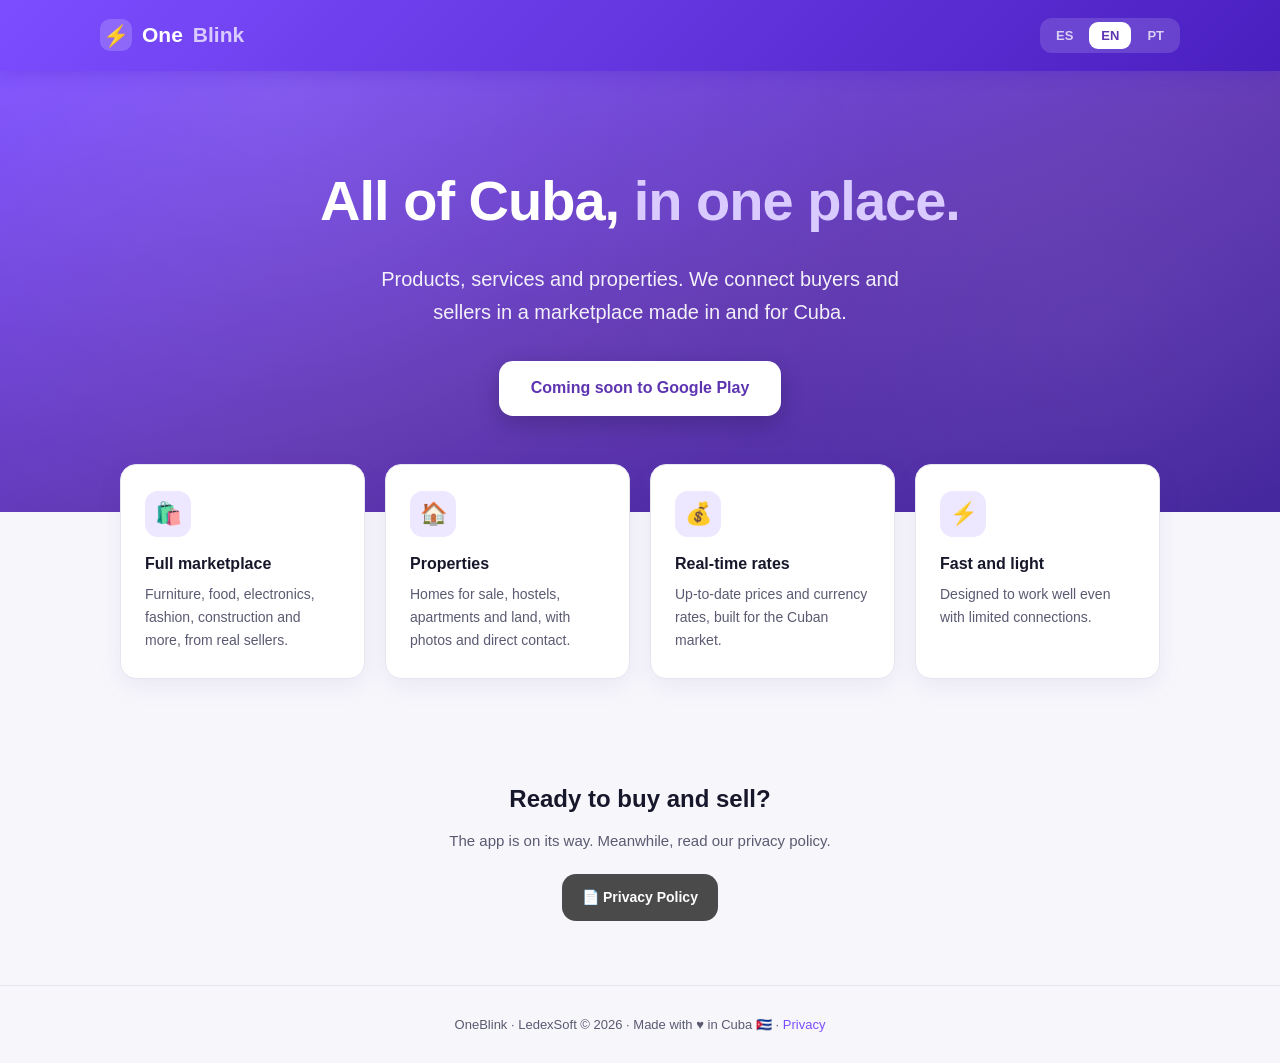
==== commit 6d181b1e: "feat: index como landing page + política en privacidad.html - index.html: landing page de OneBlink (" ====
--- a/index.html
+++ b/index.html
@@ -3,8 +3,8 @@
 <head>
   <meta charset="UTF-8" />
   <meta name="viewport" content="width=device-width, initial-scale=1.0" />
-  <title>OneBlink — Política de Privacidad / Privacy Policy</title>
-  <meta name="description" content="Política de Privacidad de OneBlink — Marketplace de Cuba. Privacy Policy of OneBlink, Cuba's marketplace." />
+  <title>OneBlink — El marketplace de Cuba</title>
+  <meta name="description" content="OneBlink: productos, servicios y propiedades en un solo lugar. Hecho en Cuba." />
   <style>
     :root {
       --primary: #7C4DFF;
@@ -15,29 +15,29 @@
       --text: #17172B;
       --text-soft: #5A5A72;
       --border: #E5E5F0;
-      --radius: 14px;
-      --shadow: 0 2px 12px rgba(94, 53, 177, 0.06);
+      --radius: 16px;
     }
     * { margin: 0; padding: 0; box-sizing: border-box; }
-    html { scroll-behavior: smooth; }
     body {
       font-family: -apple-system, BlinkMacSystemFont, "Segoe UI", Roboto,
         "Helvetica Neue", Arial, sans-serif;
       background: var(--bg);
       color: var(--text);
-      line-height: 1.7;
-      font-size: 16px;
+      line-height: 1.65;
+      min-height: 100vh;
+      display: flex;
+      flex-direction: column;
     }
 
     /* ── Header ── */
     header {
       background: linear-gradient(135deg, #7C4DFF 0%, #4A1FBF 100%);
       color: #fff;
-      padding: 20px 24px;
+      padding: 18px 24px;
       position: sticky;
       top: 0;
       z-index: 50;
-      box-shadow: 0 2px 16px rgba(74, 31, 191, 0.35);
+      box-shadow: 0 2px 16px rgba(74, 31, 191, 0.3);
     }
     .header-inner {
       max-width: 1080px;
@@ -48,191 +48,146 @@
       gap: 16px;
       flex-wrap: wrap;
     }
-    .logo {
-      font-size: 22px;
-      font-weight: 800;
-      letter-spacing: -0.4px;
-      display: flex;
-      align-items: center;
-      gap: 10px;
-    }
+    .logo { font-size: 21px; font-weight: 800; display: flex; align-items: center; gap: 10px; }
     .logo-mark {
-      width: 34px; height: 34px;
+      width: 32px; height: 32px;
       background: rgba(255,255,255,0.18);
       border-radius: 10px;
-      display: grid;
-      place-items: center;
-      font-size: 17px;
+      display: grid; place-items: center;
     }
     .logo span { color: #D9CBFF; }
     .lang-switch {
-      display: flex;
-      gap: 4px;
+      display: flex; gap: 4px;
       background: rgba(255,255,255,0.14);
-      padding: 4px;
-      border-radius: 12px;
+      padding: 4px; border-radius: 12px;
     }
     .lang-switch button {
-      border: none;
-      background: transparent;
+      border: none; background: transparent;
       color: rgba(255,255,255,0.75);
-      font-size: 13px;
-      font-weight: 700;
-      padding: 6px 12px;
-      border-radius: 9px;
-      cursor: pointer;
-      transition: all 0.15s;
+      font-size: 13px; font-weight: 700;
+      padding: 6px 12px; border-radius: 9px;
+      cursor: pointer; transition: all 0.15s;
       font-family: inherit;
     }
     .lang-switch button:hover { color: #fff; }
-    .lang-switch button.active {
+    .lang-switch button.active { background: #fff; color: var(--primary-dark); }
+
+    /* ── Hero ── */
+    .hero {
+      background: linear-gradient(160deg, #7C4DFF 0%, #5E35B1 55%, #3D1E99 100%);
+      color: #fff;
+      text-align: center;
+      padding: 84px 24px 96px;
+      position: relative;
+      overflow: hidden;
+    }
+    .hero::before {
+      content: '';
+      position: absolute;
+      top: -40%; left: -20%;
+      width: 140%; height: 140%;
+      background: radial-gradient(circle at 30% 30%, rgba(255,255,255,0.10), transparent 45%),
+                  radial-gradient(circle at 75% 70%, rgba(255,255,255,0.07), transparent 40%);
+      pointer-events: none;
+    }
+    .hero h1 {
+      font-size: clamp(34px, 6vw, 56px);
+      font-weight: 900;
+      letter-spacing: -1px;
+      margin-bottom: 16px;
+      position: relative;
+    }
+    .hero h1 span { color: #D9CBFF; }
+    .hero p.tagline {
+      font-size: clamp(16px, 2.5vw, 20px);
+      opacity: 0.92;
+      max-width: 560px;
+      margin: 0 auto 32px;
+      position: relative;
+    }
+    .hero .cta {
+      display: inline-block;
       background: #fff;
       color: var(--primary-dark);
-    }
-
-    /* ── Layout ── */
-    .layout {
+      font-weight: 700;
+      font-size: 16px;
+      padding: 14px 32px;
+      border-radius: 14px;
+      text-decoration: none;
+      box-shadow: 0 8px 24px rgba(0,0,0,0.2);
+      transition: transform 0.15s, box-shadow 0.15s;
+      position: relative;
+    }
+    .hero .cta:hover { transform: translateY(-2px); box-shadow: 0 12px 32px rgba(0,0,0,0.25); }
+
+    /* ── Features ── */
+    .features {
       max-width: 1080px;
-      margin: 0 auto;
-      padding: 32px 20px 64px;
+      margin: -48px auto 0;
+      padding: 0 20px 60px;
       display: grid;
-      grid-template-columns: 240px 1fr;
-      gap: 32px;
-      align-items: start;
-    }
-    @media (max-width: 860px) {
-      .layout { grid-template-columns: 1fr; }
-      nav.toc { position: static; max-height: none; }
-    }
-
-    /* ── TOC ── */
-    nav.toc {
-      position: sticky;
-      top: 96px;
+      grid-template-columns: repeat(auto-fit, minmax(240px, 1fr));
+      gap: 20px;
+      position: relative;
+    }
+    .feature {
       background: var(--surface);
       border: 1px solid var(--border);
       border-radius: var(--radius);
-      padding: 18px;
-      box-shadow: var(--shadow);
-      max-height: calc(100vh - 120px);
-      overflow-y: auto;
-    }
-    nav.toc h3 {
-      font-size: 12px;
-      text-transform: uppercase;
-      letter-spacing: 1.2px;
-      color: var(--text-soft);
-      margin-bottom: 10px;
-    }
-    nav.toc a {
-      display: block;
-      padding: 6px 10px;
-      border-radius: 8px;
-      color: var(--text-soft);
+      padding: 26px 24px;
+      box-shadow: 0 8px 24px rgba(94, 53, 177, 0.08);
+    }
+    .feature .icon {
+      width: 46px; height: 46px;
+      background: var(--primary-soft);
+      border-radius: 13px;
+      display: grid; place-items: center;
+      font-size: 22px;
+      margin-bottom: 14px;
+    }
+    .feature h3 { font-size: 16px; margin-bottom: 6px; }
+    .feature p { font-size: 14px; color: var(--text-soft); }
+
+    /* ── CTA section ── */
+    .cta-section {
+      text-align: center;
+      padding: 40px 24px 64px;
+      max-width: 640px;
+      margin: 0 auto;
+    }
+    .cta-section h2 { font-size: 24px; margin-bottom: 10px; }
+    .cta-section p { color: var(--text-soft); margin-bottom: 20px; font-size: 15px; }
+    .cta-section .store-badge {
+      display: inline-block;
+      background: #111;
+      color: #fff;
+      border-radius: 14px;
+      padding: 12px 20px;
+      font-size: 14px;
+      font-weight: 600;
       text-decoration: none;
-      font-size: 13.5px;
-      border-left: 3px solid transparent;
-      transition: all 0.12s;
-    }
-    nav.toc a:hover { background: var(--primary-soft); color: var(--primary-dark); }
-    nav.toc a.active {
-      border-left-color: var(--primary);
-      background: var(--primary-soft);
-      color: var(--primary-dark);
-      font-weight: 600;
-    }
-
-    /* ── Content ── */
-    .content { min-width: 0; }
-    .hero-card {
-      background: linear-gradient(135deg, var(--surface) 0%, #F3EEFF 100%);
-      border: 1px solid var(--border);
-      border-radius: 18px;
-      padding: 30px 32px;
-      margin-bottom: 20px;
-      box-shadow: var(--shadow);
-    }
-    .hero-card .badge {
-      display: inline-block;
-      background: var(--primary-soft);
-      color: var(--primary-dark);
-      font-size: 12px;
-      font-weight: 700;
-      padding: 4px 12px;
-      border-radius: 20px;
-      margin-bottom: 12px;
-      text-transform: uppercase;
-      letter-spacing: 0.6px;
-    }
-    .hero-card h1 { font-size: 26px; letter-spacing: -0.5px; margin-bottom: 6px; }
-    .hero-card .updated {
-      font-size: 13px;
-      color: var(--text-soft);
-      margin-bottom: 14px;
-    }
-    .hero-card .lead { font-size: 15px; color: var(--text-soft); }
-
-    section.card {
-      background: var(--surface);
-      border: 1px solid var(--border);
-      border-radius: var(--radius);
-      padding: 26px 30px;
-      margin-bottom: 16px;
-      box-shadow: var(--shadow);
-      scroll-margin-top: 90px;
-    }
-    section.card h2 {
-      font-size: 18px;
-      color: var(--primary-dark);
-      margin-bottom: 14px;
-      display: flex;
-      align-items: center;
-      gap: 10px;
-    }
-    section.card h2 .num {
-      background: var(--primary-soft);
-      color: var(--primary);
-      font-size: 13px;
-      font-weight: 800;
-      width: 26px; height: 26px;
-      border-radius: 8px;
-      display: grid;
-      place-items: center;
-      flex-shrink: 0;
-    }
-    section.card h3 { font-size: 15px; margin: 16px 0 6px; color: var(--text); }
-    section.card p { margin-bottom: 12px; font-size: 14.5px; }
-    section.card ul { padding-left: 22px; margin-bottom: 12px; }
-    section.card li { margin-bottom: 7px; font-size: 14.5px; }
-    section.card strong { color: var(--text); }
-    section.card a { color: var(--primary); }
-    .highlight {
-      background: #FFF8E6;
-      border: 1px solid #F0DFA8;
-      border-radius: 10px;
-      padding: 12px 16px;
-      font-size: 13.5px;
-      margin: 12px 0;
-    }
-
+      opacity: 0.75;
+    }
+    .cta-section .store-badge:hover { opacity: 1; }
+
+    /* ── Footer ── */
     footer {
+      margin-top: auto;
       text-align: center;
       color: var(--text-soft);
       font-size: 13px;
       padding: 28px 20px;
       border-top: 1px solid var(--border);
     }
-    footer .heart { color: #E5484D; }
+    footer a { color: var(--primary); text-decoration: none; }
+    footer a:hover { text-decoration: underline; }
   </style>
 </head>
 <body>
 
 <header>
   <div class="header-inner">
-    <div class="logo">
-      <span class="logo-mark">⚡</span>
-      <span>One<span>Blink</span></span>
-    </div>
+    <div class="logo"><span class="logo-mark">⚡</span> One<span>Blink</span></div>
     <div class="lang-switch" role="group" aria-label="Idioma / Language / Idioma">
       <button data-lang="es" class="active">ES</button>
       <button data-lang="en">EN</button>
@@ -241,387 +196,128 @@
   </div>
 </header>
 
-<div class="layout">
-  <nav class="toc" id="toc">
-    <h3 data-i18n="tocTitle">Contenido</h3>
-    <a href="#intro" data-i18n="toc1">1. Introducción</a>
-    <a href="#datos" data-i18n="toc2">2. Datos que recopilamos</a>
-    <a href="#uso" data-i18n="toc3">3. Cómo usamos tus datos</a>
-    <a href="#compartir" data-i18n="toc4">4. Con quién compartimos</a>
-    <a href="#bases" data-i18n="toc5">5. Base legal</a>
-    <a href="#retencion" data-i18n="toc6">6. Retención de datos</a>
-    <a href="#seguridad" data-i18n="toc7">7. Seguridad</a>
-    <a href="#derechos" data-i18n="toc8">8. Tus derechos</a>
-    <a href="#menores" data-i18n="toc9">9. Menores de edad</a>
-    <a href="#cookies" data-i18n="toc10">10. Cookies y tecnología</a>
-    <a href="#transferencias" data-i18n="toc11">11. Transferencias internacionales</a>
-    <a href="#cambios" data-i18n="toc12">12. Cambios a esta política</a>
-    <a href="#contacto" data-i18n="toc13">13. Contacto</a>
-  </nav>
-
-  <div class="content">
-
-    <div class="hero-card">
-      <span class="badge" data-i18n="badge">Política de Privacidad</span>
-      <h1 data-i18n="title">Política de Privacidad</h1>
-      <p class="updated" data-i18n="updated">Última actualización: 7 de agosto de 2026</p>
-      <p class="lead" data-i18n="lead">
-        Esta Política de Privacidad explica cómo LedexSoft ("nosotros", "OneBlink")
-        recopila, usa y protege la información de las personas que usan la aplicación
-        OneBlink ("la App"). Al usar la App aceptás esta política.
-      </p>
-    </div>
-
-    <section class="card" id="intro">
-      <h2><span class="num">1</span><span data-i18n="s1t">Introducción</span></h2>
-      <p data-i18n="s1p1">
-        OneBlink es un marketplace que conecta compradores y vendedores en Cuba:
-        productos, servicios y propiedades. Para que la App funcione necesitamos
-        tratar ciertos datos personales. Esta política aplica a toda la información
-        que nos proporcionás al crear tu cuenta, navegar, comprar, vender o publicar.
-      </p>
-      <p data-i18n="s1p2">
-        "Datos personales" significa cualquier información que permita identificarte,
-        directa o indirectamente: nombre, correo, número de documento, fotos, etc.
-      </p>
-    </section>
-
-    <section class="card" id="datos">
-      <h2><span class="num">2</span><span data-i18n="s2t">Datos que recopilamos</span></h2>
-      <p data-i18n="s2p1">Recopilamos únicamente los datos que vos nos proporcionás o que se generan al usar la App:</p>
-      <ul>
-        <li data-i18n="s2l1"><strong>Datos de cuenta:</strong> nombre, apellidos, correo electrónico, foto de perfil (opcional) y documento de identidad (Carnet de Identidad o CPF) cuando corresponde.</li>
-        <li data-i18n="s2l2"><strong>Datos de perfil:</strong> país, pueblo o ubicación, dirección de entrega y preferencias que declarás.</li>
-        <li data-i18n="s2l3"><strong>Contenido publicado:</strong> anuncios de propiedades (fotos, descripción, precio, datos de contacto que cargás), reseñas y mensajes.</li>
-        <li data-i18n="s2l4"><strong>Datos de pedidos:</strong> historial de compras, pedidos realizados y su estado.</li>
-        <li data-i18n="s2l5"><strong>Datos técnicos:</strong> versión de la app, idioma del dispositivo y datos de diagnóstico necesarios para el funcionamiento.</li>
-      </ul>
-      <p data-i18n="s2p2">
-        <strong>No recopilamos</strong> datos sensibles (salud, religión, orientación
-        sexual, biometría) ni datos de ubicación en segundo plano.
-      </p>
-    </section>
-
-    <section class="card" id="uso">
-      <h2><span class="num">3</span><span data-i18n="s3t">Cómo usamos tus datos</span></h2>
-      <ul>
-        <li data-i18n="s3l1">Crear y gestionar tu cuenta en OneBlink.</li>
-        <li data-i18n="s3l2">Mostrar el catálogo de productos, servicios y propiedades.</li>
-        <li data-i18n="s3l3">Procesar pedidos y coordinar entregas o reservas.</li>
-        <li data-i18n="s3l4">Publicar los anuncios que creás: los datos de contacto que cargás en una propiedad son visibles para otros usuarios (es necesario para que puedan contactarte).</li>
-        <li data-i18n="s3l5">Brindar soporte y responder consultas.</li>
-        <li data-i18n="s3l6">Prevenir fraude, abuso y uso indebido de la plataforma.</li>
-        <li data-i18n="s3l7">Cumplir obligaciones legales.</li>
-      </ul>
-      <p data-i18n="s3p1">
-        <strong>No vendemos tus datos personales</strong> a terceros ni los usamos
-        para publicidad dirigida.
-      </p>
-    </section>
-
-    <section class="card" id="compartir">
-      <h2><span class="num">4</span><span data-i18n="s4t">Con quién compartimos datos</span></h2>
-      <p data-i18n="s4p1">Solo compartimos datos con los proveedores imprescindibles para operar:</p>
-      <ul>
-        <li data-i18n="s4l1"><strong>Supabase:</strong> base de datos y autenticación. Tus datos se almacenan ahí con cifrado en tránsito y en reposo.</li>
-        <li data-i18n="s4l2"><strong>elTOQUE:</strong> proveedor de tasas de cambio. No recibe tus datos personales.</li>
-        <li data-i18n="s4l3"><strong>WhatsApp / enlaces externos:</strong> la App puede abrir WhatsApp para contactar vendedores o reservar. Fuera de la App rigen las políticas de ese servicio.</li>
-        <li data-i18n="s4l4"><strong>Autoridades:</strong> si la ley lo exige, podemos revelar datos a autoridades competentes.</li>
-      </ul>
-      <div class="highlight" data-i18n="s4h">
-        ⚠️ Recordá: cuando publicás una propiedad, tus datos de contacto quedan visibles
-        para otros usuarios de la App. No publiques información que no quieras exponer.
-      </div>
-    </section>
-
-    <section class="card" id="bases">
-      <h2><span class="num">5</span><span data-i18n="s5t">Base legal del tratamiento</span></h2>
-      <p data-i18n="s5p1">Tratamos tus datos personales con las siguientes bases legales:</p>
-      <ul>
-        <li data-i18n="s5l1"><strong>Ejecución del contrato:</strong> crear la cuenta, procesar pedidos y prestar el servicio que solicitaste.</li>
-        <li data-i18n="s5l2"><strong>Consentimiento:</strong> cuando nos autorizás a publicar contenido o procesar datos opcionales. Podés retirarlo en cualquier momento.</li>
-        <li data-i18n="s5l3"><strong>Interés legítimo:</strong> mejorar la plataforma, prevenir fraude y garantizar la seguridad.</li>
-        <li data-i18n="s5l4"><strong>Obligación legal:</strong> cuando debamos conservar o revelar datos por ley.</li>
-      </ul>
-    </section>
-
-    <section class="card" id="retencion">
-      <h2><span class="num">6</span><span data-i18n="s6t">Retención de datos</span></h2>
-      <p data-i18n="s6p1">
-        Conservamos tus datos mientras tu cuenta esté activa. Al eliminar tu cuenta,
-        borramos tu perfil y la información asociada. Podemos conservar ciertos datos
-        durante el tiempo que exija la ley (por ejemplo, registros contables o
-        fiscales) o para resolver disputas, en cuyo caso se mantienen mínimos y
-        bloqueados.
-      </p>
-    </section>
-
-    <section class="card" id="seguridad">
-      <h2><span class="num">7</span><span data-i18n="s7t">Seguridad</span></h2>
-      <p data-i18n="s7p1">
-        Aplicamos medidas técnicas y organizativas: cifrado en tránsito y en reposo,
-        autenticación segura, control de acceso por usuario y políticas de seguridad
-        a nivel de fila (RLS) en la base de datos. Ningún sistema es 100% seguro,
-        pero trabajamos continuamente para proteger tu información.
-      </p>
-    </section>
-
-    <section class="card" id="derechos">
-      <h2><span class="num">8</span><span data-i18n="s8t">Tus derechos</span></h2>
-      <p data-i18n="s8p1">Podés ejercer los siguientes derechos:</p>
-      <ul>
-        <li data-i18n="s8l1"><strong>Acceso:</strong> conocer qué datos tenemos tuyos.</li>
-        <li data-i18n="s8l2"><strong>Rectificación:</strong> corregir datos inexactos desde tu perfil.</li>
-        <li data-i18n="s8l3"><strong>Supresión:</strong> eliminar tu cuenta y tus datos desde la App (Ajustes → Eliminar cuenta).</li>
-        <li data-i18n="s8l4"><strong>Portabilidad y oposición:</strong> donde aplique, pedir una copia de tus datos o limitar su uso.</li>
-      </ul>
-      <p data-i18n="s8p2">
-        Para ejercer cualquiera de estos derechos, escribinos al correo de contacto.
-        Respondemos dentro de un plazo razonable (máximo 30 días).
-      </p>
-    </section>
-
-    <section class="card" id="menores">
-      <h2><span class="num">9</span><span data-i18n="s9t">Menores de edad</span></h2>
-      <p data-i18n="s9p1">
-        La App está dirigida a personas mayores de 18 años. No recopilamos
-        intencionalmente datos de menores. Si tenés motivos para creer que un menor
-        nos proporcionó datos, contactanos y los eliminaremos.
-      </p>
-    </section>
-
-    <section class="card" id="cookies">
-      <h2><span class="num">10</span><span data-i18n="s10t">Cookies y tecnología</span></h2>
-      <p data-i18n="s10p1">
-        La App no utiliza cookies de seguimiento ni publicidad. Podemos almacenar
-        localmente en tu dispositivo preferencias (como el idioma) y datos de sesión
-        necesarios para el funcionamiento. Esta página web no usa cookies analíticas.
-      </p>
-    </section>
-
-    <section class="card" id="transferencias">
-      <h2><span class="num">11</span><span data-i18n="s11t">Transferencias internacionales</span></h2>
-      <p data-i18n="s11p1">
-        Los datos se almacenan en servicios en la nube (Supabase) cuyos servidores
-        pueden ubicarse fuera de Cuba. Al usar la App, aceptás este tratamiento
-        internacional, siempre con medidas de seguridad y cifrado.
-      </p>
-    </section>
-
-    <section class="card" id="cambios">
-      <h2><span class="num">12</span><span data-i18n="s12t">Cambios a esta política</span></h2>
-      <p data-i18n="s12p1">
-        Podemos actualizar esta política cuando sea necesario. La versión vigente se
-        publica siempre en esta página con su fecha. Si hay cambios importantes, lo
-        avisamos dentro de la App.
-      </p>
-    </section>
-
-    <section class="card" id="contacto">
-      <h2><span class="num">13</span><span data-i18n="s13t">Contacto</span></h2>
-      <p data-i18n="s13p1">
-        Ante cualquier consulta sobre esta política o tus datos, escribinos a:
-      </p>
-      <p><strong>ledexsoft@gmail.com</strong></p>
-    </section>
-
-  </div>
-</div>
+<main>
+  <section class="hero">
+    <h1 data-i18n="heroTitle">Todo Cuba, <span>en un solo lugar.</span></h1>
+    <p class="tagline" data-i18n="heroTagline">Productos, servicios y propiedades. Conectamos compradores y vendedores en un marketplace hecho en y para Cuba.</p>
+    <a class="cta" href="#" data-i18n="heroCta" onclick="return false;">Próximamente en Google Play</a>
+  </section>
+
+  <section class="features">
+    <div class="feature">
+      <div class="icon">🛍️</div>
+      <h3 data-i18n="f1t">Marketplace completo</h3>
+      <p data-i18n="f1d">Muebles, alimentos, electrónica, moda, construcción y más, de vendedores reales.</p>
+    </div>
+    <div class="feature">
+      <div class="icon">🏠</div>
+      <h3 data-i18n="f2t">Propiedades</h3>
+      <p data-i18n="f2d">Casas en venta, hostales, apartamentos y terrenos, con fotos y contacto directo.</p>
+    </div>
+    <div class="feature">
+      <div class="icon">💰</div>
+      <h3 data-i18n="f3t">Tasas en tiempo real</h3>
+      <p data-i18n="f3d">Precios y cambios de moneda actualizados, pensados para el mercado cubano.</p>
+    </div>
+    <div class="feature">
+      <div class="icon">⚡</div>
+      <h3 data-i18n="f4t">Rápido y ligero</h3>
+      <p data-i18n="f4d">Diseñado para funcionar bien incluso con conexiones limitadas.</p>
+    </div>
+  </section>
+
+  <section class="cta-section">
+    <h2 data-i18n="ctaTitle">¿Listo para comprar y vender?</h2>
+    <p data-i18n="ctaSub">La app está en camino. Mientras tanto, leé nuestra política de privacidad.</p>
+    <a class="store-badge lang-link" href="privacidad.html" data-i18n="ctaBtn">📄 Política de Privacidad</a>
+  </section>
+</main>
 
 <footer>
-  <span data-i18n="footer">OneBlink · LedexSoft © 2026 · Hecho con</span> <span class="heart">♥</span> <span data-i18n="footer2">en Cuba 🇨🇺</span>
+  <span data-i18n="footer">OneBlink · LedexSoft © 2026 · Hecho con</span> ♥ <span data-i18n="footer2">en Cuba 🇨🇺</span> ·
+  <a class="lang-link" href="privacidad.html" data-i18n="footerLink">Privacidad</a>
 </footer>
 
 <script>
   // ── Traducciones (es / en / pt) ──
   const I18N = {
     es: {
-      htmlLang: 'es',
-      docTitle: 'OneBlink — Política de Privacidad',
-      tocTitle: 'Contenido',
-      toc1: '1. Introducción', toc2: '2. Datos que recopilamos', toc3: '3. Cómo usamos tus datos',
-      toc4: '4. Con quién compartimos', toc5: '5. Base legal', toc6: '6. Retención de datos',
-      toc7: '7. Seguridad', toc8: '8. Tus derechos', toc9: '9. Menores de edad',
-      toc10: '10. Cookies y tecnología', toc11: '11. Transferencias internacionales',
-      toc12: '12. Cambios a esta política', toc13: '13. Contacto',
-      badge: 'Política de Privacidad',
-      title: 'Política de Privacidad',
-      updated: 'Última actualización: 7 de agosto de 2026',
-      lead: 'Esta Política de Privacidad explica cómo LedexSoft ("nosotros", "OneBlink") recopila, usa y protege la información de las personas que usan la aplicación OneBlink ("la App"). Al usar la App aceptás esta política.',
-      s1t: 'Introducción', s1p1: 'OneBlink es un marketplace que conecta compradores y vendedores en Cuba: productos, servicios y propiedades. Para que la App funcione necesitamos tratar ciertos datos personales. Esta política aplica a toda la información que nos proporcionás al crear tu cuenta, navegar, comprar, vender o publicar.',
-      s1p2: '"Datos personales" significa cualquier información que permita identificarte, directa o indirectamente: nombre, correo, número de documento, fotos, etc.',
-      s2t: 'Datos que recopilamos', s2p1: 'Recopilamos únicamente los datos que vos nos proporcionás o que se generan al usar la App:',
-      s2l1: '<strong>Datos de cuenta:</strong> nombre, apellidos, correo electrónico, foto de perfil (opcional) y documento de identidad (Carnet de Identidad o CPF) cuando corresponde.',
-      s2l2: '<strong>Datos de perfil:</strong> país, pueblo o ubicación, dirección de entrega y preferencias que declarás.',
-      s2l3: '<strong>Contenido publicado:</strong> anuncios de propiedades (fotos, descripción, precio, datos de contacto que cargás), reseñas y mensajes.',
-      s2l4: '<strong>Datos de pedidos:</strong> historial de compras, pedidos realizados y su estado.',
-      s2l5: '<strong>Datos técnicos:</strong> versión de la app, idioma del dispositivo y datos de diagnóstico necesarios para el funcionamiento.',
-      s2p2: '<strong>No recopilamos</strong> datos sensibles (salud, religión, orientación sexual, biometría) ni datos de ubicación en segundo plano.',
-      s3t: 'Cómo usamos tus datos',
-      s3l1: 'Crear y gestionar tu cuenta en OneBlink.',
-      s3l2: 'Mostrar el catálogo de productos, servicios y propiedades.',
-      s3l3: 'Procesar pedidos y coordinar entregas o reservas.',
-      s3l4: 'Publicar los anuncios que creás: los datos de contacto que cargás en una propiedad son visibles para otros usuarios (es necesario para que puedan contactarte).',
-      s3l5: 'Brindar soporte y responder consultas.',
-      s3l6: 'Prevenir fraude, abuso y uso indebido de la plataforma.',
-      s3l7: 'Cumplir obligaciones legales.',
-      s3p1: '<strong>No vendemos tus datos personales</strong> a terceros ni los usamos para publicidad dirigida.',
-      s4t: 'Con quién compartimos datos', s4p1: 'Solo compartimos datos con los proveedores imprescindibles para operar:',
-      s4l1: '<strong>Supabase:</strong> base de datos y autenticación. Tus datos se almacenan ahí con cifrado en tránsito y en reposo.',
-      s4l2: '<strong>elTOQUE:</strong> proveedor de tasas de cambio. No recibe tus datos personales.',
-      s4l3: '<strong>WhatsApp / enlaces externos:</strong> la App puede abrir WhatsApp para contactar vendedores o reservar. Fuera de la App rigen las políticas de ese servicio.',
-      s4l4: '<strong>Autoridades:</strong> si la ley lo exige, podemos revelar datos a autoridades competentes.',
-      s4h: '⚠️ Recordá: cuando publicás una propiedad, tus datos de contacto quedan visibles para otros usuarios de la App. No publiques información que no quieras exponer.',
-      s5t: 'Base legal del tratamiento', s5p1: 'Tratamos tus datos personales con las siguientes bases legales:',
-      s5l1: '<strong>Ejecución del contrato:</strong> crear la cuenta, procesar pedidos y prestar el servicio que solicitaste.',
-      s5l2: '<strong>Consentimiento:</strong> cuando nos autorizás a publicar contenido o procesar datos opcionales. Podés retirarlo en cualquier momento.',
-      s5l3: '<strong>Interés legítimo:</strong> mejorar la plataforma, prevenir fraude y garantizar la seguridad.',
-      s5l4: '<strong>Obligación legal:</strong> cuando debamos conservar o revelar datos por ley.',
-      s6t: 'Retención de datos', s6p1: 'Conservamos tus datos mientras tu cuenta esté activa. Al eliminar tu cuenta, borramos tu perfil y la información asociada. Podemos conservar ciertos datos durante el tiempo que exija la ley (por ejemplo, registros contables o fiscales) o para resolver disputas, en cuyo caso se mantienen mínimos y bloqueados.',
-      s7t: 'Seguridad', s7p1: 'Aplicamos medidas técnicas y organizativas: cifrado en tránsito y en reposo, autenticación segura, control de acceso por usuario y políticas de seguridad a nivel de fila (RLS) en la base de datos. Ningún sistema es 100% seguro, pero trabajamos continuamente para proteger tu información.',
-      s8t: 'Tus derechos', s8p1: 'Podés ejercer los siguientes derechos:',
-      s8l1: '<strong>Acceso:</strong> conocer qué datos tenemos tuyos.',
-      s8l2: '<strong>Rectificación:</strong> corregir datos inexactos desde tu perfil.',
-      s8l3: '<strong>Supresión:</strong> eliminar tu cuenta y tus datos desde la App (Ajustes → Eliminar cuenta).',
-      s8l4: '<strong>Portabilidad y oposición:</strong> donde aplique, pedir una copia de tus datos o limitar su uso.',
-      s8p2: 'Para ejercer cualquiera de estos derechos, escribinos al correo de contacto. Respondemos dentro de un plazo razonable (máximo 30 días).',
-      s9t: 'Menores de edad', s9p1: 'La App está dirigida a personas mayores de 18 años. No recopilamos intencionalmente datos de menores. Si tenés motivos para creer que un menor nos proporcionó datos, contactanos y los eliminaremos.',
-      s10t: 'Cookies y tecnología', s10p1: 'La App no utiliza cookies de seguimiento ni publicidad. Podemos almacenar localmente en tu dispositivo preferencias (como el idioma) y datos de sesión necesarios para el funcionamiento. Esta página web no usa cookies analíticas.',
-      s11t: 'Transferencias internacionales', s11p1: 'Los datos se almacenan en servicios en la nube (Supabase) cuyos servidores pueden ubicarse fuera de Cuba. Al usar la App, aceptás este tratamiento internacional, siempre con medidas de seguridad y cifrado.',
-      s12t: 'Cambios a esta política', s12p1: 'Podemos actualizar esta política cuando sea necesario. La versión vigente se publica siempre en esta página con su fecha. Si hay cambios importantes, lo avisamos dentro de la App.',
-      s13t: 'Contacto', s13p1: 'Ante cualquier consulta sobre esta política o tus datos, escribinos a:',
-      footer: 'OneBlink · LedexSoft © 2026 · Hecho con', footer2: 'en Cuba 🇨🇺'
+      docTitle: 'OneBlink — El marketplace de Cuba',
+      heroTitle: 'Todo Cuba, <span>en un solo lugar.</span>',
+      heroTagline: 'Productos, servicios y propiedades. Conectamos compradores y vendedores en un marketplace hecho en y para Cuba.',
+      heroCta: 'Próximamente en Google Play',
+      f1t: 'Marketplace completo',
+      f1d: 'Muebles, alimentos, electrónica, moda, construcción y más, de vendedores reales.',
+      f2t: 'Propiedades',
+      f2d: 'Casas en venta, hostales, apartamentos y terrenos, con fotos y contacto directo.',
+      f3t: 'Tasas en tiempo real',
+      f3d: 'Precios y cambios de moneda actualizados, pensados para el mercado cubano.',
+      f4t: 'Rápido y ligero',
+      f4d: 'Diseñado para funcionar bien incluso con conexiones limitadas.',
+      ctaTitle: '¿Listo para comprar y vender?',
+      ctaSub: 'La app está en camino. Mientras tanto, leé nuestra política de privacidad.',
+      ctaBtn: '📄 Política de Privacidad',
+      footer: 'OneBlink · LedexSoft © 2026 · Hecho con',
+      footer2: 'en Cuba 🇨🇺',
+      footerLink: 'Privacidad'
     },
     en: {
-      htmlLang: 'en',
-      docTitle: 'OneBlink — Privacy Policy',
-      tocTitle: 'Contents',
-      toc1: '1. Introduction', toc2: '2. Data we collect', toc3: '3. How we use your data',
-      toc4: '4. Who we share data with', toc5: '5. Legal basis', toc6: '6. Data retention',
-      toc7: '7. Security', toc8: '8. Your rights', toc9: '9. Minors',
-      toc10: '10. Cookies & technology', toc11: '11. International transfers',
-      toc12: '12. Changes to this policy', toc13: '13. Contact',
-      badge: 'Privacy Policy',
-      title: 'Privacy Policy',
-      updated: 'Last updated: August 7, 2026',
-      lead: 'This Privacy Policy explains how LedexSoft ("we", "OneBlink") collects, uses and protects the information of people who use the OneBlink app ("the App"). By using the App you agree to this policy.',
-      s1t: 'Introduction', s1p1: 'OneBlink is a marketplace connecting buyers and sellers in Cuba: products, services and properties. For the App to work we need to process certain personal data. This policy applies to all information you provide when creating your account, browsing, buying, selling or publishing.',
-      s1p2: '"Personal data" means any information that can identify you, directly or indirectly: name, email, ID number, photos, etc.',
-      s2t: 'Data we collect', s2p1: 'We only collect data that you provide or that is generated while using the App:',
-      s2l1: '<strong>Account data:</strong> first and last name, email address, profile photo (optional) and identity document (Carnet de Identidad or CPF) when applicable.',
-      s2l2: '<strong>Profile data:</strong> country, town or location, delivery address and preferences you declare.',
-      s2l3: '<strong>Published content:</strong> property listings (photos, description, price, contact details you upload), reviews and messages.',
-      s2l4: '<strong>Order data:</strong> purchase history, orders placed and their status.',
-      s2l5: '<strong>Technical data:</strong> app version, device language and diagnostic data needed for operation.',
-      s2p2: '<strong>We do not collect</strong> sensitive data (health, religion, sexual orientation, biometrics) or background location data.',
-      s3t: 'How we use your data',
-      s3l1: 'To create and manage your OneBlink account.',
-      s3l2: 'To show the catalog of products, services and properties.',
-      s3l3: 'To process orders and coordinate deliveries or bookings.',
-      s3l4: 'To publish the listings you create: the contact details you upload to a property are visible to other users (necessary so they can reach you).',
-      s3l5: 'To provide support and answer questions.',
-      s3l6: 'To prevent fraud, abuse and misuse of the platform.',
-      s3l7: 'To comply with legal obligations.',
-      s3p1: '<strong>We do not sell your personal data</strong> to third parties nor use it for targeted advertising.',
-      s4t: 'Who we share data with', s4p1: 'We only share data with the essential providers needed to operate:',
-      s4l1: '<strong>Supabase:</strong> database and authentication. Your data is stored there encrypted in transit and at rest.',
-      s4l2: '<strong>elTOQUE:</strong> exchange rate provider. It does not receive your personal data.',
-      s4l3: '<strong>WhatsApp / external links:</strong> the App may open WhatsApp to contact sellers or book services. Outside the App, that service\'s policies apply.',
-      s4l4: '<strong>Authorities:</strong> if required by law, we may disclose data to competent authorities.',
-      s4h: '⚠️ Remember: when you publish a property, your contact details become visible to other users of the App. Do not publish information you do not want exposed.',
-      s5t: 'Legal basis for processing', s5p1: 'We process your personal data under the following legal bases:',
-      s5l1: '<strong>Contract performance:</strong> creating the account, processing orders and providing the service you requested.',
-      s5l2: '<strong>Consent:</strong> when you authorize us to publish content or process optional data. You can withdraw it at any time.',
-      s5l3: '<strong>Legitimate interest:</strong> improving the platform, preventing fraud and ensuring security.',
-      s5l4: '<strong>Legal obligation:</strong> when we must retain or disclose data by law.',
-      s6t: 'Data retention', s6p1: 'We keep your data while your account is active. When you delete your account, we erase your profile and associated information. We may keep certain data for the time required by law (e.g. accounting or tax records) or to resolve disputes, in which case it is kept minimal and blocked.',
-      s7t: 'Security', s7p1: 'We apply technical and organizational measures: encryption in transit and at rest, secure authentication, per-user access control and row-level security policies (RLS) in the database. No system is 100% secure, but we work continuously to protect your information.',
-      s8t: 'Your rights', s8p1: 'You can exercise the following rights:',
-      s8l1: '<strong>Access:</strong> know what data we hold about you.',
-      s8l2: '<strong>Rectification:</strong> correct inaccurate data from your profile.',
-      s8l3: '<strong>Deletion:</strong> delete your account and data from the App (Settings → Delete account).',
-      s8l4: '<strong>Portability and objection:</strong> where applicable, request a copy of your data or limit its use.',
-      s8p2: 'To exercise any of these rights, write to the contact email. We respond within a reasonable time (maximum 30 days).',
-      s9t: 'Minors', s9p1: 'The App is intended for people over 18. We do not intentionally collect data from minors. If you have reason to believe a minor provided us data, contact us and we will delete it.',
-      s10t: 'Cookies & technology', s10p1: 'The App does not use tracking cookies or advertising. We may store preferences locally on your device (such as language) and session data needed for operation. This website does not use analytics cookies.',
-      s11t: 'International transfers', s11p1: 'Data is stored in cloud services (Supabase) whose servers may be located outside Cuba. By using the App, you accept this international processing, always with security measures and encryption.',
-      s12t: 'Changes to this policy', s12p1: 'We may update this policy when necessary. The current version is always published on this page with its date. If there are significant changes, we will notify you within the App.',
-      s13t: 'Contact', s13p1: 'For any questions about this policy or your data, write to us at:',
-      footer: 'OneBlink · LedexSoft © 2026 · Made with', footer2: 'in Cuba 🇨🇺'
+      docTitle: 'OneBlink — Cuba\'s marketplace',
+      heroTitle: 'All of Cuba, <span>in one place.</span>',
+      heroTagline: 'Products, services and properties. We connect buyers and sellers in a marketplace made in and for Cuba.',
+      heroCta: 'Coming soon to Google Play',
+      f1t: 'Full marketplace',
+      f1d: 'Furniture, food, electronics, fashion, construction and more, from real sellers.',
+      f2t: 'Properties',
+      f2d: 'Homes for sale, hostels, apartments and land, with photos and direct contact.',
+      f3t: 'Real-time rates',
+      f3d: 'Up-to-date prices and currency rates, built for the Cuban market.',
+      f4t: 'Fast and light',
+      f4d: 'Designed to work well even with limited connections.',
+      ctaTitle: 'Ready to buy and sell?',
+      ctaSub: 'The app is on its way. Meanwhile, read our privacy policy.',
+      ctaBtn: '📄 Privacy Policy',
+      footer: 'OneBlink · LedexSoft © 2026 · Made with',
+      footer2: 'in Cuba 🇨🇺',
+      footerLink: 'Privacy'
     },
     pt: {
-      htmlLang: 'pt',
-      docTitle: 'OneBlink — Política de Privacidade',
-      tocTitle: 'Conteúdo',
-      toc1: '1. Introdução', toc2: '2. Dados que coletamos', toc3: '3. Como usamos seus dados',
-      toc4: '4. Com quem compartilhamos', toc5: '5. Base legal', toc6: '6. Retenção de dados',
-      toc7: '7. Segurança', toc8: '8. Seus direitos', toc9: '9. Menores de idade',
-      toc10: '10. Cookies e tecnologia', toc11: '11. Transferências internacionais',
-      toc12: '12. Alterações nesta política', toc13: '13. Contato',
-      badge: 'Política de Privacidade',
-      title: 'Política de Privacidade',
-      updated: 'Última atualização: 7 de agosto de 2026',
-      lead: 'Esta Política de Privacidade explica como a LedexSoft ("nós", "OneBlink") coleta, usa e protege as informações das pessoas que usam o aplicativo OneBlink ("o App"). Ao usar o App, você concorda com esta política.',
-      s1t: 'Introdução', s1p1: 'OneBlink é um marketplace que conecta compradores e vendedores em Cuba: produtos, serviços e propriedades. Para que o App funcione, precisamos tratar certos dados pessoais. Esta política se aplica a todas as informações que você fornece ao criar sua conta, navegar, comprar, vender ou publicar.',
-      s1p2: '"Dados pessoais" significa qualquer informação que possa identificá-lo, direta ou indiretamente: nome, e-mail, número de documento, fotos, etc.',
-      s2t: 'Dados que coletamos', s2p1: 'Coletamos apenas os dados que você fornece ou que são gerados ao usar o App:',
-      s2l1: '<strong>Dados da conta:</strong> nome, sobrenome, e-mail, foto de perfil (opcional) e documento de identidade (Carnet de Identidad ou CPF) quando aplicável.',
-      s2l2: '<strong>Dados do perfil:</strong> país, cidade ou localização, endereço de entrega e preferências declaradas.',
-      s2l3: '<strong>Conteúdo publicado:</strong> anúncios de propriedades (fotos, descrição, preço, dados de contato que você envia), avaliações e mensagens.',
-      s2l4: '<strong>Dados de pedidos:</strong> histórico de compras, pedidos realizados e seu status.',
-      s2l5: '<strong>Dados técnicos:</strong> versão do app, idioma do dispositivo e dados de diagnóstico necessários para o funcionamento.',
-      s2p2: '<strong>Não coletamos</strong> dados sensíveis (saúde, religião, orientação sexual, biometria) nem dados de localização em segundo plano.',
-      s3t: 'Como usamos seus dados',
-      s3l1: 'Criar e gerenciar sua conta no OneBlink.',
-      s3l2: 'Mostrar o catálogo de produtos, serviços e propriedades.',
-      s3l3: 'Processar pedidos e coordenar entregas ou reservas.',
-      s3l4: 'Publicar os anúncios que você cria: os dados de contato que você envia em uma propriedade ficam visíveis para outros usuários (necessário para que possam entrar em contato).',
-      s3l5: 'Prestar suporte e responder dúvidas.',
-      s3l6: 'Prevenir fraude, abuso e uso indevido da plataforma.',
-      s3l7: 'Cumprir obrigações legais.',
-      s3p1: '<strong>Não vendemos seus dados pessoais</strong> a terceiros nem os usamos para publicidade direcionada.',
-      s4t: 'Com quem compartilhamos dados', s4p1: 'Compartilhamos dados apenas com os provedores essenciais para operar:',
-      s4l1: '<strong>Supabase:</strong> banco de dados e autenticação. Seus dados são armazenados lá com criptografia em trânsito e em repouso.',
-      s4l2: '<strong>elTOQUE:</strong> provedor de taxas de câmbio. Não recebe seus dados pessoais.',
-      s4l3: '<strong>WhatsApp / links externos:</strong> o App pode abrir o WhatsApp para contatar vendedores ou reservar serviços. Fora do App, aplicam-se as políticas desse serviço.',
-      s4l4: '<strong>Autoridades:</strong> se a lei exigir, podemos divulgar dados a autoridades competentes.',
-      s4h: '⚠️ Lembre-se: ao publicar uma propriedade, seus dados de contato ficam visíveis para outros usuários do App. Não publique informações que não queira expor.',
-      s5t: 'Base legal do tratamento', s5p1: 'Tratamos seus dados pessoais com as seguintes bases legais:',
-      s5l1: '<strong>Execução do contrato:</strong> criar a conta, processar pedidos e prestar o serviço solicitado.',
-      s5l2: '<strong>Consentimento:</strong> quando você autoriza a publicação de conteúdo ou o tratamento de dados opcionais. Pode retirá-lo a qualquer momento.',
-      s5l3: '<strong>Interesse legítimo:</strong> melhorar a plataforma, prevenir fraudes e garantir a segurança.',
-      s5l4: '<strong>Obrigação legal:</strong> quando precisamos reter ou divulgar dados por lei.',
-      s6t: 'Retenção de dados', s6p1: 'Mantemos seus dados enquanto sua conta estiver ativa. Ao excluir sua conta, apagamos seu perfil e as informações associadas. Podemos manter certos dados pelo tempo exigido por lei (por exemplo, registros contábeis ou fiscais) ou para resolver disputas, caso em que ficam mínimos e bloqueados.',
-      s7t: 'Segurança', s7p1: 'Aplicamos medidas técnicas e organizacionais: criptografia em trânsito e em repouso, autenticação segura, controle de acesso por usuário e políticas de segurança em nível de linha (RLS) no banco de dados. Nenhum sistema é 100% seguro, mas trabalhamos continuamente para proteger suas informações.',
-      s8t: 'Seus direitos', s8p1: 'Você pode exercer os seguintes direitos:',
-      s8l1: '<strong>Acesso:</strong> saber quais dados temos sobre você.',
-      s8l2: '<strong>Retificação:</strong> corrigir dados imprecisos pelo seu perfil.',
-      s8l3: '<strong>Exclusão:</strong> excluir sua conta e seus dados pelo App (Ajustes → Excluir conta).',
-      s8l4: '<strong>Portabilidade e oposição:</strong> onde aplicável, solicitar uma cópia dos seus dados ou limitar seu uso.',
-      s8p2: 'Para exercer qualquer um desses direitos, escreva para o e-mail de contato. Respondemos em prazo razoável (máximo 30 dias).',
-      s9t: 'Menores de idade', s9p1: 'O App é destinado a maiores de 18 anos. Não coletamos intencionalmente dados de menores. Se você tiver motivos para acreditar que um menor nos forneceu dados, entre em contato e os excluiremos.',
-      s10t: 'Cookies e tecnologia', s10p1: 'O App não usa cookies de rastreamento nem publicidade. Podemos armazenar localmente no seu dispositivo preferências (como idioma) e dados de sessão necessários ao funcionamento. Este site não usa cookies analíticos.',
-      s11t: 'Transferências internacionais', s11p1: 'Os dados são armazenados em serviços de nuvem (Supabase) cujos servidores podem estar fora de Cuba. Ao usar o App, você aceita esse tratamento internacional, sempre com medidas de segurança e criptografia.',
-      s12t: 'Alterações nesta política', s12p1: 'Podemos atualizar esta política quando necessário. A versão vigente é sempre publicada nesta página com sua data. Se houver mudanças importantes, avisamos dentro do App.',
-      s13t: 'Contato', s13p1: 'Para qualquer dúvida sobre esta política ou seus dados, escreva para:',
-      footer: 'OneBlink · LedexSoft © 2026 · Feito com', footer2: 'em Cuba 🇨🇺'
+      docTitle: 'OneBlink — O marketplace de Cuba',
+      heroTitle: 'Toda Cuba, <span>em um só lugar.</span>',
+      heroTagline: 'Produtos, serviços e propriedades. Conectamos compradores e vendedores em um marketplace feito em e para Cuba.',
+      heroCta: 'Em breve no Google Play',
+      f1t: 'Marketplace completo',
+      f1d: 'Móveis, alimentos, eletrônicos, moda, construção e mais, de vendedores reais.',
+      f2t: 'Propriedades',
+      f2d: 'Casas à venda, hostais, apartamentos e terrenos, com fotos e contato direto.',
+      f3t: 'Taxas em tempo real',
+      f3d: 'Preços e câmbio atualizados, pensados para o mercado cubano.',
+      f4t: 'Rápido e leve',
+      f4d: 'Projetado para funcionar bem mesmo com conexões limitadas.',
+      ctaTitle: 'Pronto para comprar e vender?',
+      ctaSub: 'O app está a caminho. Enquanto isso, leia nossa política de privacidade.',
+      ctaBtn: '📄 Política de Privacidade',
+      footer: 'OneBlink · LedexSoft © 2026 · Feito com',
+      footer2: 'em Cuba 🇨🇺',
+      footerLink: 'Privacidade'
     }
   };
 
-  // ── Detección de idioma del navegador ──
+  // ── Idioma: URL (?lang=) > localStorage > navegador ──
   function detectLang() {
+    const fromUrl = new URLSearchParams(location.search).get('lang');
+    if (fromUrl && I18N[fromUrl]) return fromUrl;
     const stored = localStorage.getItem('ob-lang');
     if (stored && I18N[stored]) return stored;
     const nav = (navigator.language || navigator.languages?.[0] || 'es').toLowerCase();
     if (nav.startsWith('pt')) return 'pt';
     if (nav.startsWith('en')) return 'en';
-    return 'es'; // default: español
+    return 'es';
   }
 
-  // ── Aplicar idioma ──
   function applyLang(lang) {
     const t = I18N[lang];
-    document.documentElement.lang = t.htmlLang;
+    document.documentElement.lang = lang;
     document.title = t.docTitle;
     document.querySelectorAll('[data-i18n]').forEach((el) => {
       const key = el.getAttribute('data-i18n');
@@ -633,28 +329,19 @@
     localStorage.setItem('ob-lang', lang);
   }
 
-  // ── Init + switch manual ──
   document.querySelectorAll('.lang-switch button').forEach((btn) => {
     btn.addEventListener('click', () => applyLang(btn.dataset.lang));
   });
+
+  // Links a privacidad.html llevan el idioma actual (?lang=).
+  function syncLangLinks(lang) {
+    document.querySelectorAll('.lang-link').forEach((a) => {
+      a.href = 'privacidad.html?lang=' + lang;
+    });
+  }
+  const _origApply = applyLang;
+  applyLang = (lang) => { _origApply(lang); syncLangLinks(lang); };
   applyLang(detectLang());
-
-  // ── TOC: resaltar sección activa al hacer scroll ──
-  const tocLinks = document.querySelectorAll('nav.toc a');
-  const sections = [...tocLinks].map((a) => document.querySelector(a.getAttribute('href')));
-  const observer = new IntersectionObserver(
-    (entries) => {
-      entries.forEach((entry) => {
-        if (entry.isIntersecting) {
-          tocLinks.forEach((a) =>
-            a.classList.toggle('active', a.getAttribute('href') === '#' + entry.target.id)
-          );
-        }
-      });
-    },
-    { rootMargin: '-20% 0px -70% 0px' }
-  );
-  sections.forEach((s) => s && observer.observe(s));
 </script>
 </body>
 </html>
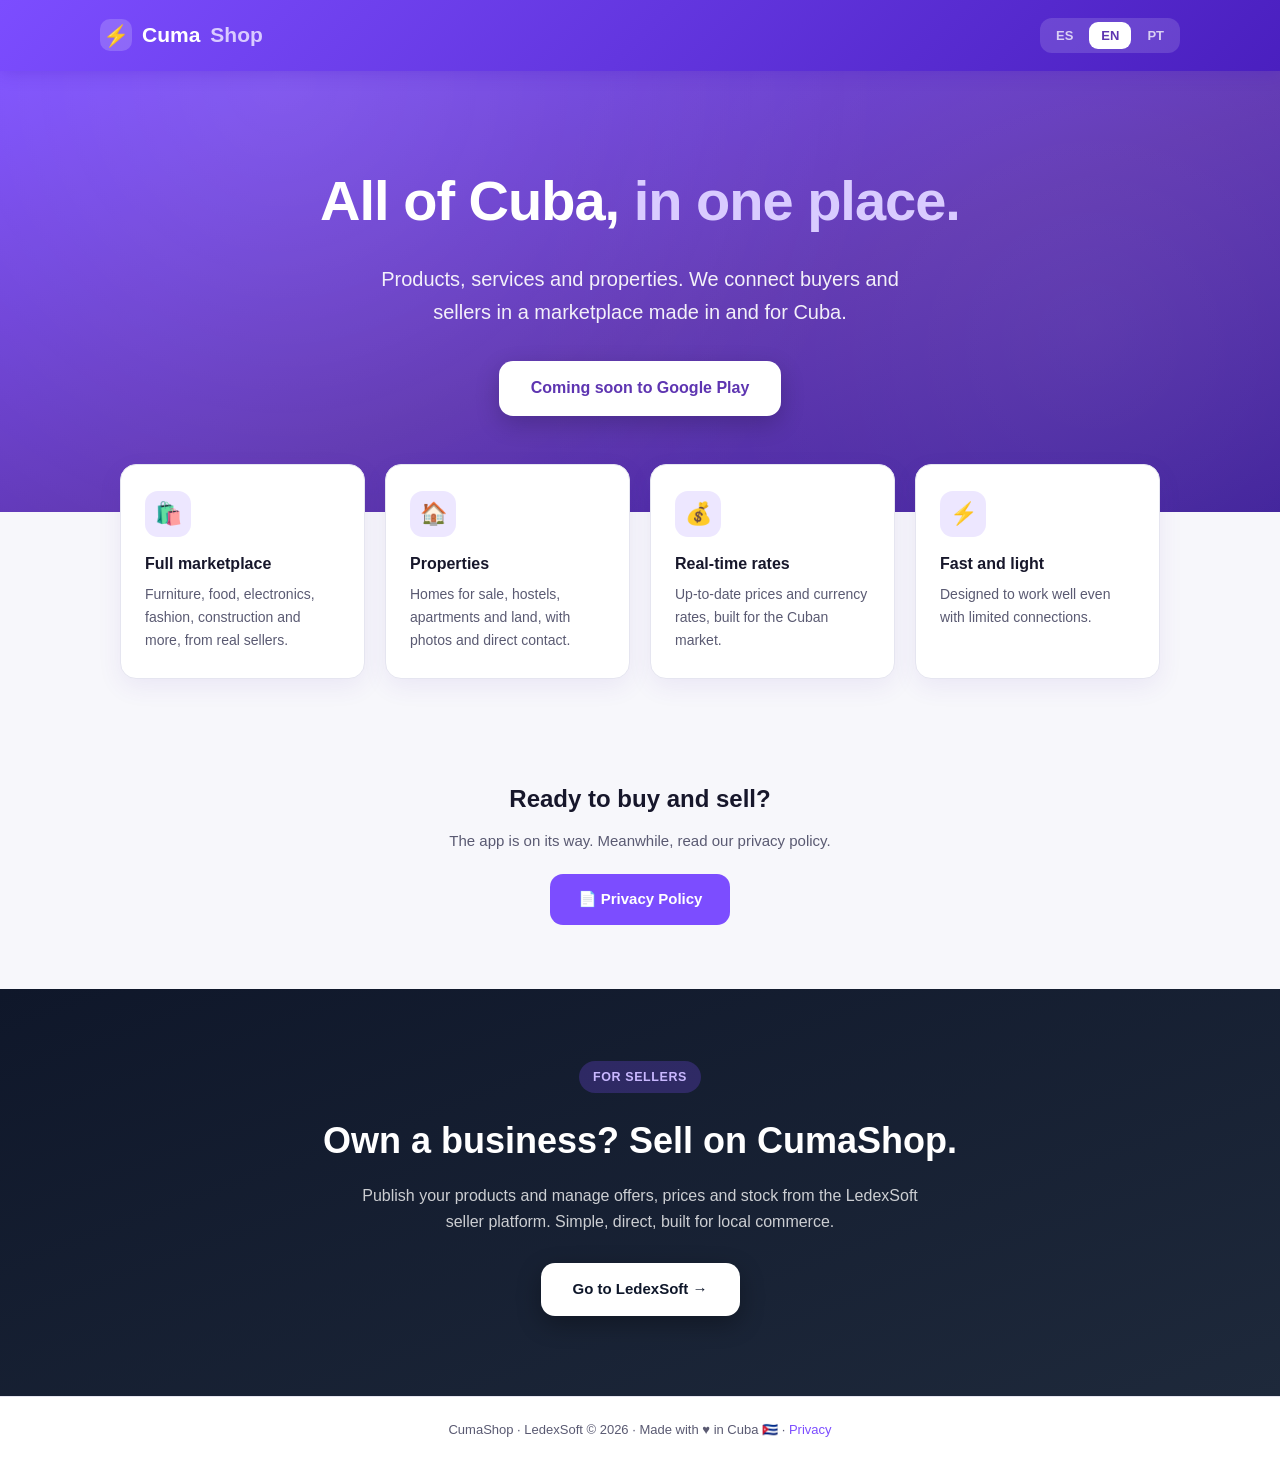
==== commit 4b0e6508: "feat(web): rebrand landing a CumaShop + sección vendedores + landing y privacidad LedexSoft (13/08) " ====
--- a/index.html
+++ b/index.html
@@ -3,8 +3,8 @@
 <head>
   <meta charset="UTF-8" />
   <meta name="viewport" content="width=device-width, initial-scale=1.0" />
-  <title>OneBlink — El marketplace de Cuba</title>
-  <meta name="description" content="OneBlink: productos, servicios y propiedades en un solo lugar. Hecho en Cuba." />
+  <title>CumaShop — El marketplace de Cuba</title>
+  <meta name="description" content="CumaShop: productos, servicios y propiedades en un solo lugar. Hecho en Cuba." />
   <style>
     :root {
       --primary: #7C4DFF;
@@ -119,7 +119,6 @@
       position: relative;
     }
     .hero .cta:hover { transform: translateY(-2px); box-shadow: 0 12px 32px rgba(0,0,0,0.25); }
-
     /* ── Features ── */
     .features {
       max-width: 1080px;
@@ -147,7 +146,6 @@
     }
     .feature h3 { font-size: 16px; margin-bottom: 6px; }
     .feature p { font-size: 14px; color: var(--text-soft); }
-
     /* ── CTA section ── */
     .cta-section {
       text-align: center;
@@ -159,25 +157,62 @@
     .cta-section p { color: var(--text-soft); margin-bottom: 20px; font-size: 15px; }
     .cta-section .store-badge {
       display: inline-block;
-      background: #111;
+      background: var(--primary);
       color: #fff;
+      font-weight: 700;
+      font-size: 15px;
+      padding: 13px 28px;
+      border-radius: 13px;
+      text-decoration: none;
+      transition: background 0.15s;
+    }
+    .cta-section .store-badge:hover { background: var(--primary-dark); }
+
+    /* ── Sellers section ── */
+    .sellers {
+      background: linear-gradient(160deg, #0F172A 0%, #1E293B 100%);
+      color: #fff;
+      padding: 72px 24px 80px;
+      text-align: center;
+    }
+    .sellers-inner { max-width: 760px; margin: 0 auto; }
+    .sellers .badge {
+      display: inline-block;
+      background: rgba(124, 77, 255, 0.25);
+      color: #C9B8FF;
+      font-size: 12.5px;
+      font-weight: 700;
+      letter-spacing: 0.6px;
+      text-transform: uppercase;
+      padding: 6px 14px;
+      border-radius: 20px;
+      margin-bottom: 18px;
+    }
+    .sellers h2 { font-size: clamp(26px, 4vw, 36px); font-weight: 800; margin-bottom: 12px; }
+    .sellers p { color: rgba(255,255,255,0.78); font-size: 16px; max-width: 560px; margin: 0 auto 28px; }
+    .sellers .sellers-cta {
+      display: inline-block;
+      background: #fff;
+      color: #0F172A;
+      font-weight: 800;
+      font-size: 15px;
+      padding: 14px 32px;
       border-radius: 14px;
-      padding: 12px 20px;
-      font-size: 14px;
-      font-weight: 600;
       text-decoration: none;
-      opacity: 0.75;
-    }
-    .cta-section .store-badge:hover { opacity: 1; }
+      box-shadow: 0 8px 24px rgba(0,0,0,0.3);
+      transition: transform 0.15s, box-shadow 0.15s;
+    }
+    .sellers .sellers-cta:hover { transform: translateY(-2px); box-shadow: 0 12px 32px rgba(0,0,0,0.35); }
 
     /* ── Footer ── */
     footer {
       margin-top: auto;
+      background: var(--surface);
+      border-top: 1px solid var(--border);
       text-align: center;
+      padding: 22px 20px;
+      font-size: 13px;
       color: var(--text-soft);
-      font-size: 13px;
-      padding: 28px 20px;
-      border-top: 1px solid var(--border);
     }
     footer a { color: var(--primary); text-decoration: none; }
     footer a:hover { text-decoration: underline; }
@@ -187,7 +222,7 @@
 
 <header>
   <div class="header-inner">
-    <div class="logo"><span class="logo-mark">⚡</span> One<span>Blink</span></div>
+    <div class="logo"><span class="logo-mark">⚡</span> Cuma<span>Shop</span></div>
     <div class="lang-switch" role="group" aria-label="Idioma / Language / Idioma">
       <button data-lang="es" class="active">ES</button>
       <button data-lang="en">EN</button>
@@ -231,10 +266,20 @@
     <p data-i18n="ctaSub">La app está en camino. Mientras tanto, leé nuestra política de privacidad.</p>
     <a class="store-badge lang-link" href="privacidad.html" data-i18n="ctaBtn">📄 Política de Privacidad</a>
   </section>
+
+  <!-- Para vendedores: acceso a la plataforma de gestión LedexSoft -->
+  <section class="sellers">
+    <div class="sellers-inner">
+      <span class="badge" data-i18n="sellersBadge">Para vendedores</span>
+      <h2 data-i18n="sellersTitle">¿Tenés un negocio? Vendé en CumaShop.</h2>
+      <p data-i18n="sellersSub">Publicá tus productos, gestioná ofertas, precios y stock desde la plataforma de vendedores de LedexSoft. Simple, directo y pensado para el comercio local.</p>
+      <a class="sellers-cta lang-link" href="ledexsoft.html" data-i18n="sellersCta">Ir a LedexSoft →</a>
+    </div>
+  </section>
 </main>
 
 <footer>
-  <span data-i18n="footer">OneBlink · LedexSoft © 2026 · Hecho con</span> ♥ <span data-i18n="footer2">en Cuba 🇨🇺</span> ·
+  <span data-i18n="footer">CumaShop · LedexSoft © 2026 · Hecho con</span> ♥ <span data-i18n="footer2">en Cuba 🇨🇺</span> ·
   <a class="lang-link" href="privacidad.html" data-i18n="footerLink">Privacidad</a>
 </footer>
 
@@ -242,7 +287,7 @@
   // ── Traducciones (es / en / pt) ──
   const I18N = {
     es: {
-      docTitle: 'OneBlink — El marketplace de Cuba',
+      docTitle: 'CumaShop — El marketplace de Cuba',
       heroTitle: 'Todo Cuba, <span>en un solo lugar.</span>',
       heroTagline: 'Productos, servicios y propiedades. Conectamos compradores y vendedores en un marketplace hecho en y para Cuba.',
       heroCta: 'Próximamente en Google Play',
@@ -257,12 +302,16 @@
       ctaTitle: '¿Listo para comprar y vender?',
       ctaSub: 'La app está en camino. Mientras tanto, leé nuestra política de privacidad.',
       ctaBtn: '📄 Política de Privacidad',
-      footer: 'OneBlink · LedexSoft © 2026 · Hecho con',
+      sellersBadge: 'Para vendedores',
+      sellersTitle: '¿Tenés un negocio? Vendé en CumaShop.',
+      sellersSub: 'Publicá tus productos, gestioná ofertas, precios y stock desde la plataforma de vendedores de LedexSoft. Simple, directo y pensado para el comercio local.',
+      sellersCta: 'Ir a LedexSoft →',
+      footer: 'CumaShop · LedexSoft © 2026 · Hecho con',
       footer2: 'en Cuba 🇨🇺',
       footerLink: 'Privacidad'
     },
     en: {
-      docTitle: 'OneBlink — Cuba\'s marketplace',
+      docTitle: 'CumaShop — Cuba\'s marketplace',
       heroTitle: 'All of Cuba, <span>in one place.</span>',
       heroTagline: 'Products, services and properties. We connect buyers and sellers in a marketplace made in and for Cuba.',
       heroCta: 'Coming soon to Google Play',
@@ -277,12 +326,16 @@
       ctaTitle: 'Ready to buy and sell?',
       ctaSub: 'The app is on its way. Meanwhile, read our privacy policy.',
       ctaBtn: '📄 Privacy Policy',
-      footer: 'OneBlink · LedexSoft © 2026 · Made with',
+      sellersBadge: 'For sellers',
+      sellersTitle: 'Own a business? Sell on CumaShop.',
+      sellersSub: 'Publish your products and manage offers, prices and stock from the LedexSoft seller platform. Simple, direct, built for local commerce.',
+      sellersCta: 'Go to LedexSoft →',
+      footer: 'CumaShop · LedexSoft © 2026 · Made with',
       footer2: 'in Cuba 🇨🇺',
       footerLink: 'Privacy'
     },
     pt: {
-      docTitle: 'OneBlink — O marketplace de Cuba',
+      docTitle: 'CumaShop — O marketplace de Cuba',
       heroTitle: 'Toda Cuba, <span>em um só lugar.</span>',
       heroTagline: 'Produtos, serviços e propriedades. Conectamos compradores e vendedores em um marketplace feito em e para Cuba.',
       heroCta: 'Em breve no Google Play',
@@ -297,7 +350,11 @@
       ctaTitle: 'Pronto para comprar e vender?',
       ctaSub: 'O app está a caminho. Enquanto isso, leia nossa política de privacidade.',
       ctaBtn: '📄 Política de Privacidade',
-      footer: 'OneBlink · LedexSoft © 2026 · Feito com',
+      sellersBadge: 'Para vendedores',
+      sellersTitle: 'Tem um negócio? Venda no CumaShop.',
+      sellersSub: 'Publique seus produtos e gerencie ofertas, preços e estoque na plataforma de vendedores da LedexSoft. Simples, direto e feito para o comércio local.',
+      sellersCta: 'Ir para LedexSoft →',
+      footer: 'CumaShop · LedexSoft © 2026 · Feito com',
       footer2: 'em Cuba 🇨🇺',
       footerLink: 'Privacidade'
     }
@@ -333,10 +390,11 @@
     btn.addEventListener('click', () => applyLang(btn.dataset.lang));
   });
 
-  // Links a privacidad.html llevan el idioma actual (?lang=).
+  // Links a otras páginas llevan el idioma actual (?lang=).
   function syncLangLinks(lang) {
     document.querySelectorAll('.lang-link').forEach((a) => {
-      a.href = 'privacidad.html?lang=' + lang;
+      const page = a.getAttribute('href').split('?')[0];
+      a.href = page + '?lang=' + lang;
     });
   }
   const _origApply = applyLang;
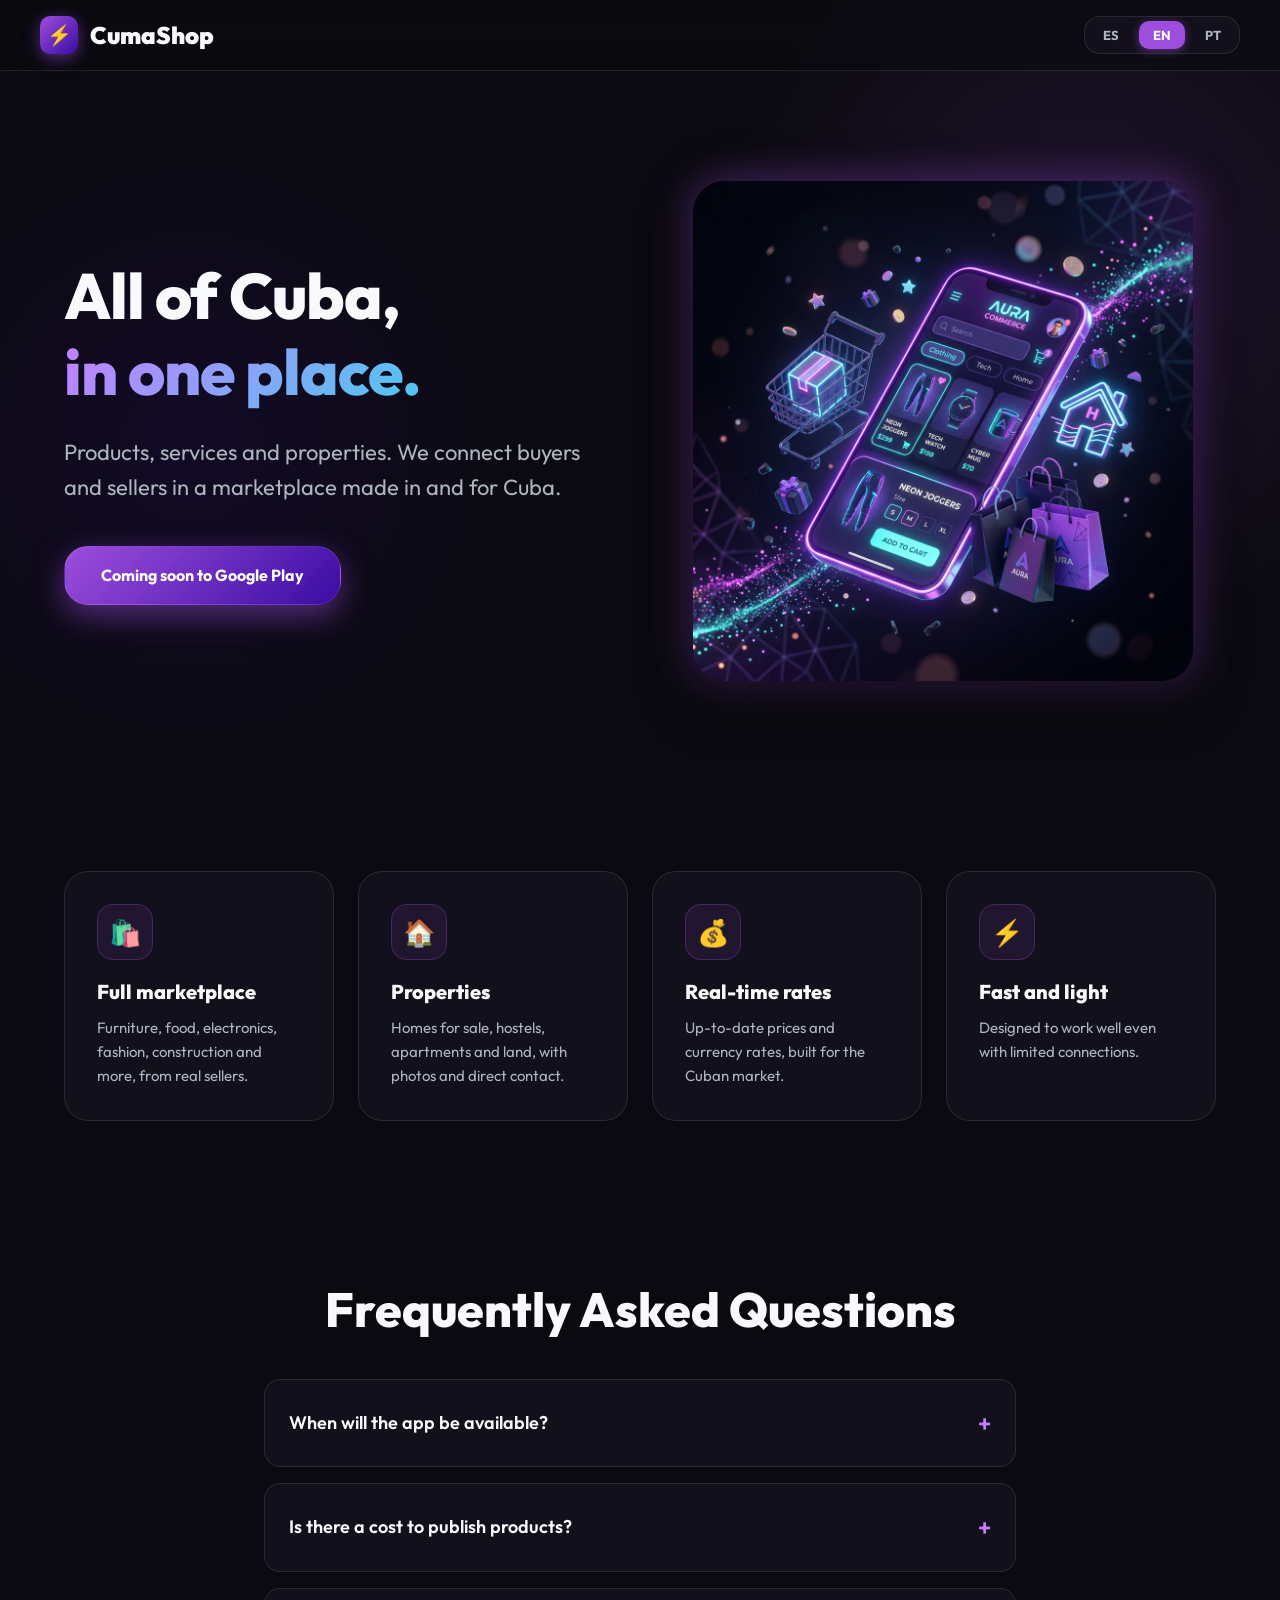
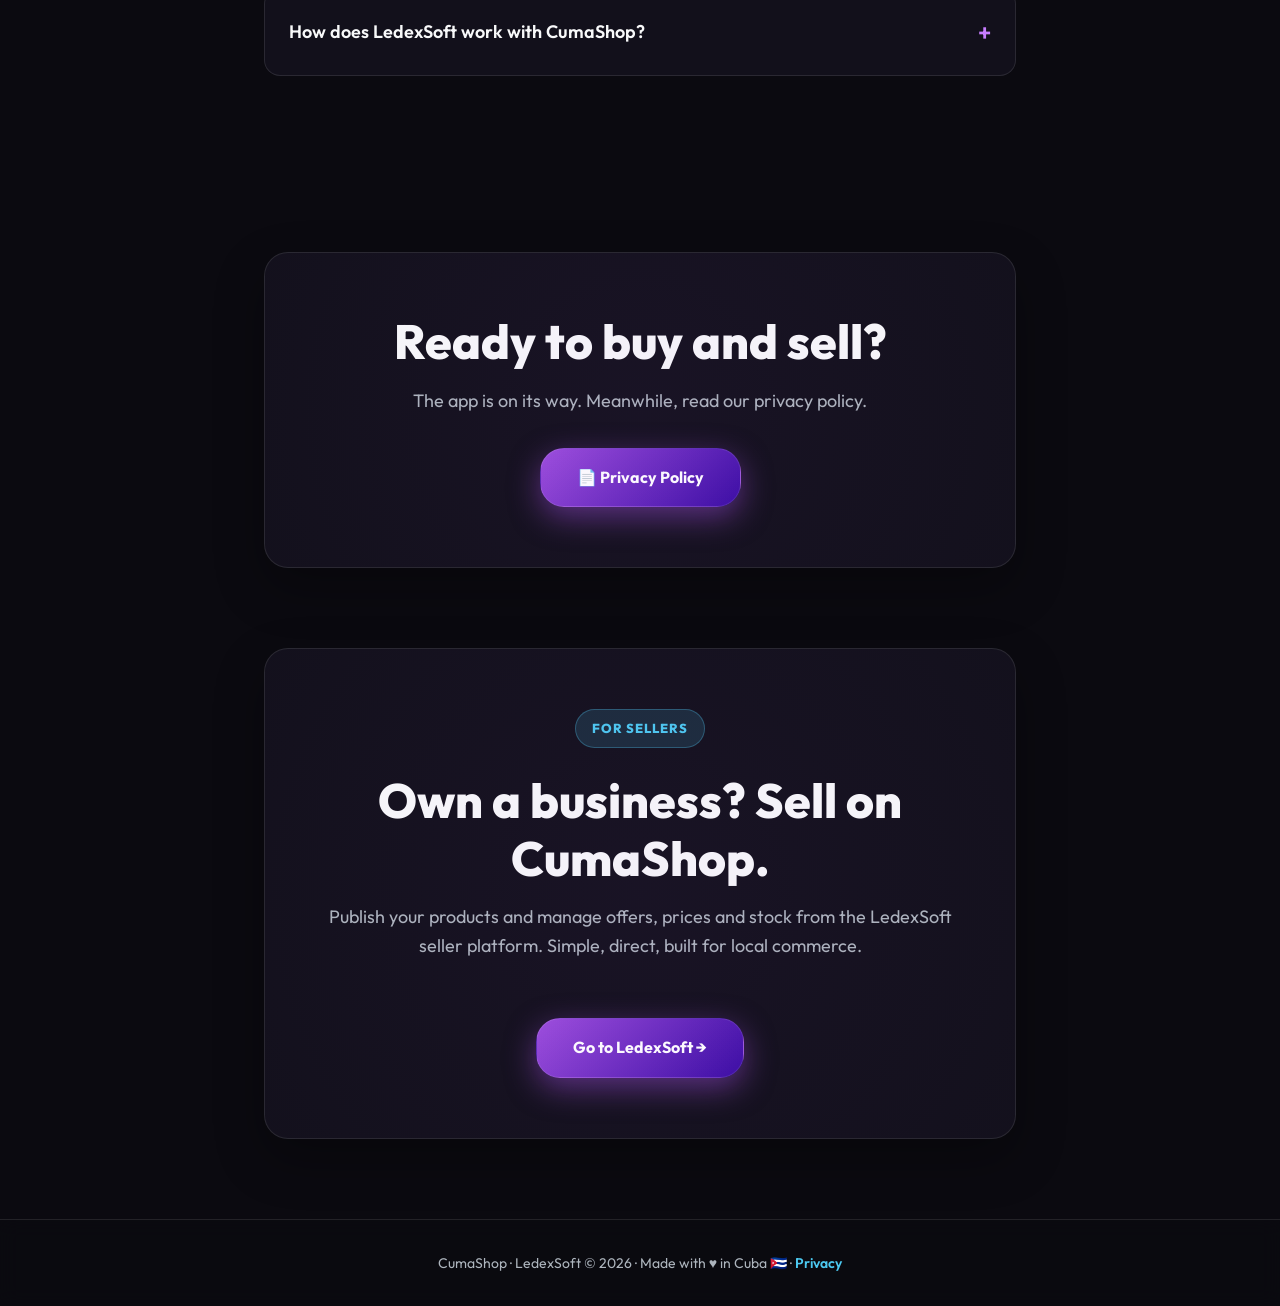
==== commit 9b15048c: "refactor(web): estilos y JS externalizados + FAQ + hero con imágenes (13/08, cambios de Carlos) - cs" ====
--- a/index.html
+++ b/index.html
@@ -5,224 +5,13 @@
   <meta name="viewport" content="width=device-width, initial-scale=1.0" />
   <title>CumaShop — El marketplace de Cuba</title>
   <meta name="description" content="CumaShop: productos, servicios y propiedades en un solo lugar. Hecho en Cuba." />
-  <style>
-    :root {
-      --primary: #7C4DFF;
-      --primary-dark: #5E35B1;
-      --primary-soft: #EDE7FF;
-      --bg: #F7F7FB;
-      --surface: #FFFFFF;
-      --text: #17172B;
-      --text-soft: #5A5A72;
-      --border: #E5E5F0;
-      --radius: 16px;
-    }
-    * { margin: 0; padding: 0; box-sizing: border-box; }
-    body {
-      font-family: -apple-system, BlinkMacSystemFont, "Segoe UI", Roboto,
-        "Helvetica Neue", Arial, sans-serif;
-      background: var(--bg);
-      color: var(--text);
-      line-height: 1.65;
-      min-height: 100vh;
-      display: flex;
-      flex-direction: column;
-    }
-
-    /* ── Header ── */
-    header {
-      background: linear-gradient(135deg, #7C4DFF 0%, #4A1FBF 100%);
-      color: #fff;
-      padding: 18px 24px;
-      position: sticky;
-      top: 0;
-      z-index: 50;
-      box-shadow: 0 2px 16px rgba(74, 31, 191, 0.3);
-    }
-    .header-inner {
-      max-width: 1080px;
-      margin: 0 auto;
-      display: flex;
-      align-items: center;
-      justify-content: space-between;
-      gap: 16px;
-      flex-wrap: wrap;
-    }
-    .logo { font-size: 21px; font-weight: 800; display: flex; align-items: center; gap: 10px; }
-    .logo-mark {
-      width: 32px; height: 32px;
-      background: rgba(255,255,255,0.18);
-      border-radius: 10px;
-      display: grid; place-items: center;
-    }
-    .logo span { color: #D9CBFF; }
-    .lang-switch {
-      display: flex; gap: 4px;
-      background: rgba(255,255,255,0.14);
-      padding: 4px; border-radius: 12px;
-    }
-    .lang-switch button {
-      border: none; background: transparent;
-      color: rgba(255,255,255,0.75);
-      font-size: 13px; font-weight: 700;
-      padding: 6px 12px; border-radius: 9px;
-      cursor: pointer; transition: all 0.15s;
-      font-family: inherit;
-    }
-    .lang-switch button:hover { color: #fff; }
-    .lang-switch button.active { background: #fff; color: var(--primary-dark); }
-
-    /* ── Hero ── */
-    .hero {
-      background: linear-gradient(160deg, #7C4DFF 0%, #5E35B1 55%, #3D1E99 100%);
-      color: #fff;
-      text-align: center;
-      padding: 84px 24px 96px;
-      position: relative;
-      overflow: hidden;
-    }
-    .hero::before {
-      content: '';
-      position: absolute;
-      top: -40%; left: -20%;
-      width: 140%; height: 140%;
-      background: radial-gradient(circle at 30% 30%, rgba(255,255,255,0.10), transparent 45%),
-                  radial-gradient(circle at 75% 70%, rgba(255,255,255,0.07), transparent 40%);
-      pointer-events: none;
-    }
-    .hero h1 {
-      font-size: clamp(34px, 6vw, 56px);
-      font-weight: 900;
-      letter-spacing: -1px;
-      margin-bottom: 16px;
-      position: relative;
-    }
-    .hero h1 span { color: #D9CBFF; }
-    .hero p.tagline {
-      font-size: clamp(16px, 2.5vw, 20px);
-      opacity: 0.92;
-      max-width: 560px;
-      margin: 0 auto 32px;
-      position: relative;
-    }
-    .hero .cta {
-      display: inline-block;
-      background: #fff;
-      color: var(--primary-dark);
-      font-weight: 700;
-      font-size: 16px;
-      padding: 14px 32px;
-      border-radius: 14px;
-      text-decoration: none;
-      box-shadow: 0 8px 24px rgba(0,0,0,0.2);
-      transition: transform 0.15s, box-shadow 0.15s;
-      position: relative;
-    }
-    .hero .cta:hover { transform: translateY(-2px); box-shadow: 0 12px 32px rgba(0,0,0,0.25); }
-    /* ── Features ── */
-    .features {
-      max-width: 1080px;
-      margin: -48px auto 0;
-      padding: 0 20px 60px;
-      display: grid;
-      grid-template-columns: repeat(auto-fit, minmax(240px, 1fr));
-      gap: 20px;
-      position: relative;
-    }
-    .feature {
-      background: var(--surface);
-      border: 1px solid var(--border);
-      border-radius: var(--radius);
-      padding: 26px 24px;
-      box-shadow: 0 8px 24px rgba(94, 53, 177, 0.08);
-    }
-    .feature .icon {
-      width: 46px; height: 46px;
-      background: var(--primary-soft);
-      border-radius: 13px;
-      display: grid; place-items: center;
-      font-size: 22px;
-      margin-bottom: 14px;
-    }
-    .feature h3 { font-size: 16px; margin-bottom: 6px; }
-    .feature p { font-size: 14px; color: var(--text-soft); }
-    /* ── CTA section ── */
-    .cta-section {
-      text-align: center;
-      padding: 40px 24px 64px;
-      max-width: 640px;
-      margin: 0 auto;
-    }
-    .cta-section h2 { font-size: 24px; margin-bottom: 10px; }
-    .cta-section p { color: var(--text-soft); margin-bottom: 20px; font-size: 15px; }
-    .cta-section .store-badge {
-      display: inline-block;
-      background: var(--primary);
-      color: #fff;
-      font-weight: 700;
-      font-size: 15px;
-      padding: 13px 28px;
-      border-radius: 13px;
-      text-decoration: none;
-      transition: background 0.15s;
-    }
-    .cta-section .store-badge:hover { background: var(--primary-dark); }
-
-    /* ── Sellers section ── */
-    .sellers {
-      background: linear-gradient(160deg, #0F172A 0%, #1E293B 100%);
-      color: #fff;
-      padding: 72px 24px 80px;
-      text-align: center;
-    }
-    .sellers-inner { max-width: 760px; margin: 0 auto; }
-    .sellers .badge {
-      display: inline-block;
-      background: rgba(124, 77, 255, 0.25);
-      color: #C9B8FF;
-      font-size: 12.5px;
-      font-weight: 700;
-      letter-spacing: 0.6px;
-      text-transform: uppercase;
-      padding: 6px 14px;
-      border-radius: 20px;
-      margin-bottom: 18px;
-    }
-    .sellers h2 { font-size: clamp(26px, 4vw, 36px); font-weight: 800; margin-bottom: 12px; }
-    .sellers p { color: rgba(255,255,255,0.78); font-size: 16px; max-width: 560px; margin: 0 auto 28px; }
-    .sellers .sellers-cta {
-      display: inline-block;
-      background: #fff;
-      color: #0F172A;
-      font-weight: 800;
-      font-size: 15px;
-      padding: 14px 32px;
-      border-radius: 14px;
-      text-decoration: none;
-      box-shadow: 0 8px 24px rgba(0,0,0,0.3);
-      transition: transform 0.15s, box-shadow 0.15s;
-    }
-    .sellers .sellers-cta:hover { transform: translateY(-2px); box-shadow: 0 12px 32px rgba(0,0,0,0.35); }
-
-    /* ── Footer ── */
-    footer {
-      margin-top: auto;
-      background: var(--surface);
-      border-top: 1px solid var(--border);
-      text-align: center;
-      padding: 22px 20px;
-      font-size: 13px;
-      color: var(--text-soft);
-    }
-    footer a { color: var(--primary); text-decoration: none; }
-    footer a:hover { text-decoration: underline; }
-  </style>
+  <link rel="stylesheet" href="css/main.css" />
 </head>
-<body>
+<body class="page-cumashop">
 
 <header>
   <div class="header-inner">
-    <div class="logo"><span class="logo-mark">⚡</span> Cuma<span>Shop</span></div>
+    <a href="index.html" class="logo"><span class="logo-mark">⚡</span> CumaShop</a>
     <div class="lang-switch" role="group" aria-label="Idioma / Language / Idioma">
       <button data-lang="es" class="active">ES</button>
       <button data-lang="en">EN</button>
@@ -233,47 +22,70 @@
 
 <main>
   <section class="hero">
-    <h1 data-i18n="heroTitle">Todo Cuba, <span>en un solo lugar.</span></h1>
-    <p class="tagline" data-i18n="heroTagline">Productos, servicios y propiedades. Conectamos compradores y vendedores en un marketplace hecho en y para Cuba.</p>
-    <a class="cta" href="#" data-i18n="heroCta" onclick="return false;">Próximamente en Google Play</a>
+    <div class="hero-content">
+      <h1 data-i18n="heroTitle">Todo Cuba, <br/><span class="text-gradient">en un solo lugar.</span></h1>
+      <p class="tagline" data-i18n="heroTagline">Productos, servicios y propiedades. Conectamos compradores y vendedores en un marketplace hecho en y para Cuba.</p>
+      <a class="btn-primary" href="#" data-i18n="heroCta" onclick="return false;">Próximamente en Google Play</a>
+    </div>
+    <div class="hero-visual">
+      <img src="assets/hero_cumashop.png" alt="CumaShop App Mockup" />
+    </div>
   </section>
 
   <section class="features">
-    <div class="feature">
-      <div class="icon">🛍️</div>
+    <div class="feature-card">
+      <div class="feature-icon">🛍️</div>
       <h3 data-i18n="f1t">Marketplace completo</h3>
       <p data-i18n="f1d">Muebles, alimentos, electrónica, moda, construcción y más, de vendedores reales.</p>
     </div>
-    <div class="feature">
-      <div class="icon">🏠</div>
+    <div class="feature-card">
+      <div class="feature-icon">🏠</div>
       <h3 data-i18n="f2t">Propiedades</h3>
       <p data-i18n="f2d">Casas en venta, hostales, apartamentos y terrenos, con fotos y contacto directo.</p>
     </div>
-    <div class="feature">
-      <div class="icon">💰</div>
+    <div class="feature-card">
+      <div class="feature-icon">💰</div>
       <h3 data-i18n="f3t">Tasas en tiempo real</h3>
       <p data-i18n="f3d">Precios y cambios de moneda actualizados, pensados para el mercado cubano.</p>
     </div>
-    <div class="feature">
-      <div class="icon">⚡</div>
+    <div class="feature-card">
+      <div class="feature-icon">⚡</div>
       <h3 data-i18n="f4t">Rápido y ligero</h3>
       <p data-i18n="f4d">Diseñado para funcionar bien incluso con conexiones limitadas.</p>
     </div>
   </section>
 
-  <section class="cta-section">
-    <h2 data-i18n="ctaTitle">¿Listo para comprar y vender?</h2>
-    <p data-i18n="ctaSub">La app está en camino. Mientras tanto, leé nuestra política de privacidad.</p>
-    <a class="store-badge lang-link" href="privacidad.html" data-i18n="ctaBtn">📄 Política de Privacidad</a>
+  <section class="faq-section">
+    <h2 data-i18n="faqTitle">Preguntas Frecuentes</h2>
+    <div class="faq-item">
+      <div class="faq-question" data-i18n="faq1t">¿Cuándo estará disponible la app?</div>
+      <div class="faq-answer"><p data-i18n="faq1d">Estamos trabajando para lanzarla muy pronto. Mantente al tanto para la fecha oficial.</p></div>
+    </div>
+    <div class="faq-item">
+      <div class="faq-question" data-i18n="faq2t">¿Tiene algún costo publicar productos?</div>
+      <div class="faq-answer"><p data-i18n="faq2d">Crear una cuenta y publicar tus primeros productos será totalmente gratis.</p></div>
+    </div>
+    <div class="faq-item">
+      <div class="faq-question" data-i18n="faq3t">¿Cómo funciona LedexSoft con CumaShop?</div>
+      <div class="faq-answer"><p data-i18n="faq3d">LedexSoft es el panel de control donde los vendedores gestionan su catálogo. Todo lo que publiques allí, aparecerá automáticamente en la app de CumaShop.</p></div>
+    </div>
   </section>
 
-  <!-- Para vendedores: acceso a la plataforma de gestión LedexSoft -->
-  <section class="sellers">
-    <div class="sellers-inner">
+  <section class="section-cta">
+    <div class="glass-panel">
+      <h2 data-i18n="ctaTitle">¿Listo para comprar y vender?</h2>
+      <p data-i18n="ctaSub">La app está en camino. Mientras tanto, leé nuestra política de privacidad.</p>
+      <a class="btn-primary lang-link" href="privacidad.html" data-i18n="ctaBtn">📄 Política de Privacidad</a>
+    </div>
+  </section>
+
+  <section class="section-cta" style="padding-top: 0;">
+    <div class="glass-panel">
       <span class="badge" data-i18n="sellersBadge">Para vendedores</span>
       <h2 data-i18n="sellersTitle">¿Tenés un negocio? Vendé en CumaShop.</h2>
       <p data-i18n="sellersSub">Publicá tus productos, gestioná ofertas, precios y stock desde la plataforma de vendedores de LedexSoft. Simple, directo y pensado para el comercio local.</p>
-      <a class="sellers-cta lang-link" href="ledexsoft.html" data-i18n="sellersCta">Ir a LedexSoft →</a>
+      <br/>
+      <a class="btn-primary lang-link" href="ledexsoft.html" data-i18n="sellersCta">Ir a LedexSoft →</a>
     </div>
   </section>
 </main>
@@ -283,123 +95,6 @@
   <a class="lang-link" href="privacidad.html" data-i18n="footerLink">Privacidad</a>
 </footer>
 
-<script>
-  // ── Traducciones (es / en / pt) ──
-  const I18N = {
-    es: {
-      docTitle: 'CumaShop — El marketplace de Cuba',
-      heroTitle: 'Todo Cuba, <span>en un solo lugar.</span>',
-      heroTagline: 'Productos, servicios y propiedades. Conectamos compradores y vendedores en un marketplace hecho en y para Cuba.',
-      heroCta: 'Próximamente en Google Play',
-      f1t: 'Marketplace completo',
-      f1d: 'Muebles, alimentos, electrónica, moda, construcción y más, de vendedores reales.',
-      f2t: 'Propiedades',
-      f2d: 'Casas en venta, hostales, apartamentos y terrenos, con fotos y contacto directo.',
-      f3t: 'Tasas en tiempo real',
-      f3d: 'Precios y cambios de moneda actualizados, pensados para el mercado cubano.',
-      f4t: 'Rápido y ligero',
-      f4d: 'Diseñado para funcionar bien incluso con conexiones limitadas.',
-      ctaTitle: '¿Listo para comprar y vender?',
-      ctaSub: 'La app está en camino. Mientras tanto, leé nuestra política de privacidad.',
-      ctaBtn: '📄 Política de Privacidad',
-      sellersBadge: 'Para vendedores',
-      sellersTitle: '¿Tenés un negocio? Vendé en CumaShop.',
-      sellersSub: 'Publicá tus productos, gestioná ofertas, precios y stock desde la plataforma de vendedores de LedexSoft. Simple, directo y pensado para el comercio local.',
-      sellersCta: 'Ir a LedexSoft →',
-      footer: 'CumaShop · LedexSoft © 2026 · Hecho con',
-      footer2: 'en Cuba 🇨🇺',
-      footerLink: 'Privacidad'
-    },
-    en: {
-      docTitle: 'CumaShop — Cuba\'s marketplace',
-      heroTitle: 'All of Cuba, <span>in one place.</span>',
-      heroTagline: 'Products, services and properties. We connect buyers and sellers in a marketplace made in and for Cuba.',
-      heroCta: 'Coming soon to Google Play',
-      f1t: 'Full marketplace',
-      f1d: 'Furniture, food, electronics, fashion, construction and more, from real sellers.',
-      f2t: 'Properties',
-      f2d: 'Homes for sale, hostels, apartments and land, with photos and direct contact.',
-      f3t: 'Real-time rates',
-      f3d: 'Up-to-date prices and currency rates, built for the Cuban market.',
-      f4t: 'Fast and light',
-      f4d: 'Designed to work well even with limited connections.',
-      ctaTitle: 'Ready to buy and sell?',
-      ctaSub: 'The app is on its way. Meanwhile, read our privacy policy.',
-      ctaBtn: '📄 Privacy Policy',
-      sellersBadge: 'For sellers',
-      sellersTitle: 'Own a business? Sell on CumaShop.',
-      sellersSub: 'Publish your products and manage offers, prices and stock from the LedexSoft seller platform. Simple, direct, built for local commerce.',
-      sellersCta: 'Go to LedexSoft →',
-      footer: 'CumaShop · LedexSoft © 2026 · Made with',
-      footer2: 'in Cuba 🇨🇺',
-      footerLink: 'Privacy'
-    },
-    pt: {
-      docTitle: 'CumaShop — O marketplace de Cuba',
-      heroTitle: 'Toda Cuba, <span>em um só lugar.</span>',
-      heroTagline: 'Produtos, serviços e propriedades. Conectamos compradores e vendedores em um marketplace feito em e para Cuba.',
-      heroCta: 'Em breve no Google Play',
-      f1t: 'Marketplace completo',
-      f1d: 'Móveis, alimentos, eletrônicos, moda, construção e mais, de vendedores reais.',
-      f2t: 'Propriedades',
-      f2d: 'Casas à venda, hostais, apartamentos e terrenos, com fotos e contato direto.',
-      f3t: 'Taxas em tempo real',
-      f3d: 'Preços e câmbio atualizados, pensados para o mercado cubano.',
-      f4t: 'Rápido e leve',
-      f4d: 'Projetado para funcionar bem mesmo com conexões limitadas.',
-      ctaTitle: 'Pronto para comprar e vender?',
-      ctaSub: 'O app está a caminho. Enquanto isso, leia nossa política de privacidade.',
-      ctaBtn: '📄 Política de Privacidade',
-      sellersBadge: 'Para vendedores',
-      sellersTitle: 'Tem um negócio? Venda no CumaShop.',
-      sellersSub: 'Publique seus produtos e gerencie ofertas, preços e estoque na plataforma de vendedores da LedexSoft. Simples, direto e feito para o comércio local.',
-      sellersCta: 'Ir para LedexSoft →',
-      footer: 'CumaShop · LedexSoft © 2026 · Feito com',
-      footer2: 'em Cuba 🇨🇺',
-      footerLink: 'Privacidade'
-    }
-  };
-
-  // ── Idioma: URL (?lang=) > localStorage > navegador ──
-  function detectLang() {
-    const fromUrl = new URLSearchParams(location.search).get('lang');
-    if (fromUrl && I18N[fromUrl]) return fromUrl;
-    const stored = localStorage.getItem('ob-lang');
-    if (stored && I18N[stored]) return stored;
-    const nav = (navigator.language || navigator.languages?.[0] || 'es').toLowerCase();
-    if (nav.startsWith('pt')) return 'pt';
-    if (nav.startsWith('en')) return 'en';
-    return 'es';
-  }
-
-  function applyLang(lang) {
-    const t = I18N[lang];
-    document.documentElement.lang = lang;
-    document.title = t.docTitle;
-    document.querySelectorAll('[data-i18n]').forEach((el) => {
-      const key = el.getAttribute('data-i18n');
-      if (t[key] !== undefined) el.innerHTML = t[key];
-    });
-    document.querySelectorAll('.lang-switch button').forEach((btn) => {
-      btn.classList.toggle('active', btn.dataset.lang === lang);
-    });
-    localStorage.setItem('ob-lang', lang);
-  }
-
-  document.querySelectorAll('.lang-switch button').forEach((btn) => {
-    btn.addEventListener('click', () => applyLang(btn.dataset.lang));
-  });
-
-  // Links a otras páginas llevan el idioma actual (?lang=).
-  function syncLangLinks(lang) {
-    document.querySelectorAll('.lang-link').forEach((a) => {
-      const page = a.getAttribute('href').split('?')[0];
-      a.href = page + '?lang=' + lang;
-    });
-  }
-  const _origApply = applyLang;
-  applyLang = (lang) => { _origApply(lang); syncLangLinks(lang); };
-  applyLang(detectLang());
-</script>
+<script src="js/app.js"></script>
 </body>
 </html>
--- a/css/main.css
+++ b/css/main.css
@@ -0,0 +1,586 @@
+@import url('https://fonts.googleapis.com/css2?family=Outfit:wght@300;400;500;600;700;800;900&display=swap');
+
+:root {
+  /* Vibrant Dark Mode Palette */
+  --bg-main: #0B0A10;
+  --bg-surface: rgba(23, 21, 35, 0.65);
+  --bg-surface-hover: rgba(35, 32, 55, 0.85);
+  
+  --primary: #9d4edd;
+  --primary-glow: rgba(157, 78, 221, 0.5);
+  --primary-bright: #c77dff;
+  
+  --secondary: #3a0ca3;
+  --accent: #4cc9f0;
+  --accent-glow: rgba(76, 201, 240, 0.4);
+  
+  --text-main: #f8f9fa;
+  --text-muted: #adb5bd;
+  
+  --border-light: rgba(255, 255, 255, 0.1);
+  --border-glow: rgba(157, 78, 221, 0.3);
+
+  --radius-lg: 24px;
+  --radius-md: 16px;
+  --radius-sm: 10px;
+
+  --transition: all 0.3s cubic-bezier(0.25, 0.8, 0.25, 1);
+}
+
+* {
+  margin: 0;
+  padding: 0;
+  box-sizing: border-box;
+}
+
+html {
+  scroll-behavior: smooth;
+}
+
+body {
+  font-family: 'Outfit', -apple-system, BlinkMacSystemFont, sans-serif;
+  background-color: var(--bg-main);
+  color: var(--text-main);
+  line-height: 1.6;
+  min-height: 100vh;
+  display: flex;
+  flex-direction: column;
+  overflow-x: hidden;
+  background-image: 
+    radial-gradient(circle at 15% 50%, rgba(58, 12, 163, 0.15), transparent 30%),
+    radial-gradient(circle at 85% 30%, rgba(157, 78, 221, 0.15), transparent 30%);
+  background-attachment: fixed;
+}
+
+/* ── Typography ── */
+h1, h2, h3, h4, h5, h6 {
+  font-weight: 800;
+  line-height: 1.2;
+}
+
+.text-gradient {
+  background: linear-gradient(135deg, var(--primary-bright), var(--accent));
+  -webkit-background-clip: text;
+  -webkit-text-fill-color: transparent;
+  background-clip: text;
+  color: transparent;
+}
+
+p {
+  color: var(--text-muted);
+}
+
+/* ── Header ── */
+header {
+  position: sticky;
+  top: 0;
+  z-index: 100;
+  backdrop-filter: blur(16px);
+  -webkit-backdrop-filter: blur(16px);
+  background: rgba(11, 10, 16, 0.7);
+  border-bottom: 1px solid var(--border-light);
+  padding: 16px 24px;
+}
+
+.header-inner {
+  max-width: 1200px;
+  margin: 0 auto;
+  display: flex;
+  align-items: center;
+  justify-content: space-between;
+}
+
+.logo {
+  font-size: 24px;
+  font-weight: 900;
+  display: flex;
+  align-items: center;
+  gap: 12px;
+  text-decoration: none;
+  color: var(--text-main);
+  transition: var(--transition);
+}
+
+.logo:hover {
+  transform: scale(1.02);
+}
+
+.logo-mark {
+  width: 38px;
+  height: 38px;
+  background: linear-gradient(135deg, var(--primary), var(--secondary));
+  border-radius: var(--radius-sm);
+  display: grid;
+  place-items: center;
+  box-shadow: 0 4px 15px var(--primary-glow);
+  font-size: 20px;
+}
+
+.lang-switch {
+  display: flex;
+  gap: 6px;
+  background: var(--bg-surface);
+  padding: 4px;
+  border-radius: var(--radius-md);
+  border: 1px solid var(--border-light);
+}
+
+.lang-switch button {
+  border: none;
+  background: transparent;
+  color: var(--text-muted);
+  font-size: 13px;
+  font-weight: 700;
+  padding: 6px 14px;
+  border-radius: var(--radius-sm);
+  cursor: pointer;
+  transition: var(--transition);
+  font-family: inherit;
+}
+
+.lang-switch button:hover {
+  color: var(--text-main);
+  background: rgba(255, 255, 255, 0.05);
+}
+
+.lang-switch button.active {
+  background: var(--primary);
+  color: #fff;
+  box-shadow: 0 2px 10px var(--primary-glow);
+}
+
+/* ── Hero Section ── */
+.hero {
+  padding: 100px 24px;
+  max-width: 1200px;
+  margin: 0 auto;
+  display: flex;
+  align-items: center;
+  gap: 60px;
+  min-height: 80vh;
+}
+
+.hero-content {
+  flex: 1;
+}
+
+.hero h1 {
+  font-size: clamp(40px, 5vw, 64px);
+  margin-bottom: 24px;
+  letter-spacing: -1px;
+}
+
+.hero p.tagline {
+  font-size: clamp(18px, 2vw, 22px);
+  margin-bottom: 40px;
+  max-width: 540px;
+}
+
+.hero-visual {
+  flex: 1;
+  display: flex;
+  justify-content: center;
+  position: relative;
+}
+
+.hero-visual img {
+  width: 100%;
+  max-width: 500px;
+  border-radius: 32px;
+  box-shadow: 0 20px 50px rgba(0, 0, 0, 0.5), 0 0 40px var(--primary-glow);
+  animation: float 6s ease-in-out infinite;
+  transform-style: preserve-3d;
+}
+
+@keyframes float {
+  0% { transform: translateY(0px) rotate3d(1, 1, 0, 0deg); }
+  50% { transform: translateY(-20px) rotate3d(1, 1, 0, 2deg); }
+  100% { transform: translateY(0px) rotate3d(1, 1, 0, 0deg); }
+}
+
+@keyframes pulseGlow {
+  0% { box-shadow: 0 10px 30px var(--primary-glow); }
+  50% { box-shadow: 0 15px 40px var(--primary-glow), 0 0 20px var(--accent-glow); }
+  100% { box-shadow: 0 10px 30px var(--primary-glow); }
+}
+
+/* ── Buttons ── */
+.btn-primary {
+  display: inline-flex;
+  align-items: center;
+  justify-content: center;
+  background: linear-gradient(135deg, var(--primary), var(--secondary));
+  color: #fff;
+  font-weight: 700;
+  font-size: 16px;
+  padding: 16px 36px;
+  border-radius: var(--radius-lg);
+  text-decoration: none;
+  box-shadow: 0 10px 30px var(--primary-glow);
+  transition: var(--transition);
+  border: 1px solid rgba(255, 255, 255, 0.1);
+  animation: pulseGlow 3s infinite alternate;
+}
+
+.btn-primary:hover {
+  transform: translateY(-3px) scale(1.02);
+  animation: none;
+  box-shadow: 0 15px 40px var(--primary-glow), 0 0 15px var(--accent-glow);
+}
+
+/* ── Features ── */
+.features {
+  max-width: 1200px;
+  margin: 0 auto;
+  padding: 80px 24px;
+  display: grid;
+  grid-template-columns: repeat(auto-fit, minmax(260px, 1fr));
+  gap: 24px;
+}
+
+.feature-card {
+  background: var(--bg-surface);
+  border: 1px solid var(--border-light);
+  border-radius: var(--radius-lg);
+  padding: 32px;
+  backdrop-filter: blur(10px);
+  -webkit-backdrop-filter: blur(10px);
+  transition: var(--transition);
+  position: relative;
+  overflow: hidden;
+}
+
+.feature-card::before {
+  content: '';
+  position: absolute;
+  top: 0; left: 0; width: 100%; height: 100%;
+  background: linear-gradient(135deg, rgba(255,255,255,0.05) 0%, transparent 100%);
+  opacity: 0;
+  transition: var(--transition);
+}
+
+.feature-card:hover {
+  transform: translateY(-8px);
+  border-color: var(--border-glow);
+  box-shadow: 0 12px 40px rgba(0, 0, 0, 0.4), 0 0 20px var(--primary-glow);
+}
+
+.feature-card:hover::before {
+  opacity: 1;
+}
+
+.feature-icon {
+  width: 56px;
+  height: 56px;
+  background: rgba(157, 78, 221, 0.1);
+  border: 1px solid var(--border-glow);
+  border-radius: var(--radius-md);
+  display: grid;
+  place-items: center;
+  font-size: 26px;
+  margin-bottom: 20px;
+  color: var(--primary-bright);
+  transition: var(--transition);
+}
+
+.feature-card:hover .feature-icon {
+  transform: scale(1.1) rotate(5deg);
+  background: var(--primary);
+  color: #fff;
+}
+
+.feature-card h3 {
+  font-size: 20px;
+  margin-bottom: 12px;
+  color: var(--text-main);
+}
+
+.feature-card p {
+  font-size: 15px;
+  line-height: 1.6;
+}
+
+/* ── CTA Sections ── */
+.section-cta {
+  text-align: center;
+  padding: 80px 24px;
+  max-width: 800px;
+  margin: 0 auto;
+}
+
+.section-cta h2 {
+  font-size: clamp(32px, 4vw, 48px);
+  margin-bottom: 16px;
+}
+
+.section-cta p {
+  font-size: 18px;
+  margin-bottom: 32px;
+}
+
+.glass-panel {
+  background: var(--bg-surface);
+  border: 1px solid var(--border-light);
+  border-radius: var(--radius-lg);
+  padding: 60px 40px;
+  backdrop-filter: blur(16px);
+  -webkit-backdrop-filter: blur(16px);
+  box-shadow: 0 20px 50px rgba(0,0,0,0.3);
+  position: relative;
+  overflow: hidden;
+}
+
+.glass-panel::after {
+  content: '';
+  position: absolute;
+  top: -50%; left: -50%;
+  width: 200%; height: 200%;
+  background: radial-gradient(circle, var(--primary-glow) 0%, transparent 60%);
+  opacity: 0.1;
+  pointer-events: none;
+}
+
+.badge {
+  display: inline-block;
+  background: rgba(76, 201, 240, 0.15);
+  color: var(--accent);
+  border: 1px solid rgba(76, 201, 240, 0.3);
+  font-size: 13px;
+  font-weight: 800;
+  letter-spacing: 1px;
+  text-transform: uppercase;
+  padding: 8px 16px;
+  border-radius: 20px;
+  margin-bottom: 24px;
+}
+
+/* ── Footer ── */
+footer {
+  margin-top: auto;
+  border-top: 1px solid var(--border-light);
+  padding: 32px 24px;
+  text-align: center;
+  font-size: 14px;
+  color: var(--text-muted);
+  background: rgba(11, 10, 16, 0.8);
+  backdrop-filter: blur(10px);
+}
+
+footer a {
+  color: var(--accent);
+  text-decoration: none;
+  font-weight: 600;
+  transition: var(--transition);
+}
+
+footer a:hover {
+  color: var(--text-main);
+  text-decoration: underline;
+}
+
+/* ── Content Pages (Privacy, Terms) ── */
+.content-page {
+  max-width: 800px;
+  margin: 60px auto;
+  padding: 0 24px;
+}
+
+.content-page h1 {
+  font-size: 40px;
+  margin-bottom: 20px;
+  text-align: center;
+}
+
+.content-page p, .content-page ul {
+  font-size: 16px;
+  margin-bottom: 20px;
+}
+
+.content-page ul {
+  padding-left: 20px;
+  color: var(--text-muted);
+}
+
+.content-page h2 {
+  font-size: 24px;
+  margin-top: 40px;
+  margin-bottom: 16px;
+  color: var(--primary-bright);
+}
+
+/* ── Responsive ── */
+@media (max-width: 768px) {
+  .hero {
+    flex-direction: column;
+    text-align: center;
+    padding: 60px 24px;
+    gap: 40px;
+  }
+  
+  .hero-visual {
+    width: 100%;
+  }
+  
+  .header-inner {
+    flex-direction: column;
+    gap: 16px;
+  }
+}
+
+/* ── Privacy Layout ── */
+.layout {
+  max-width: 1200px;
+  margin: 0 auto;
+  padding: 40px 24px 80px;
+  display: grid;
+  grid-template-columns: 280px 1fr;
+  gap: 40px;
+  align-items: start;
+}
+@media (max-width: 860px) {
+  .layout { grid-template-columns: 1fr; }
+  nav.toc { position: static; max-height: none; }
+}
+
+nav.toc {
+  position: sticky;
+  top: 100px;
+  background: var(--bg-surface);
+  border: 1px solid var(--border-light);
+  border-radius: var(--radius-lg);
+  padding: 24px;
+  backdrop-filter: blur(10px);
+  max-height: calc(100vh - 140px);
+  overflow-y: auto;
+}
+nav.toc h3 { color: var(--primary-bright); margin-bottom: 12px; }
+nav.toc a {
+  display: block; padding: 8px 12px; border-radius: 8px; color: var(--text-muted);
+  text-decoration: none; font-size: 14px; transition: var(--transition);
+  border-left: 3px solid transparent;
+}
+nav.toc a:hover { background: rgba(255,255,255,0.05); color: var(--text-main); }
+nav.toc a.active { border-left-color: var(--primary); background: rgba(157, 78, 221, 0.1); color: var(--primary-bright); font-weight: 700; }
+
+.content { min-width: 0; }
+.hero-card {
+  background: linear-gradient(135deg, var(--bg-surface) 0%, rgba(58, 12, 163, 0.4) 100%);
+  border: 1px solid var(--border-light);
+  border-radius: var(--radius-lg);
+  padding: 40px; margin-bottom: 24px; backdrop-filter: blur(10px);
+}
+.hero-card .badge {
+  display: inline-block; background: rgba(76, 201, 240, 0.15); color: var(--accent);
+  padding: 6px 14px; border-radius: 20px; font-size: 12px; font-weight: 800; text-transform: uppercase; margin-bottom: 16px;
+}
+.hero-card h1 { font-size: 32px; margin-bottom: 10px; }
+.hero-card .updated, .hero-card .lead { color: var(--text-muted); font-size: 16px; margin-bottom: 12px; }
+
+section.card {
+  background: var(--bg-surface); border: 1px solid var(--border-light); border-radius: var(--radius-lg);
+  padding: 32px; margin-bottom: 20px; backdrop-filter: blur(10px); scroll-margin-top: 100px;
+}
+section.card h2 { font-size: 20px; color: var(--primary-bright); margin-bottom: 16px; display: flex; align-items: center; gap: 12px; }
+section.card h2 .num {
+  background: var(--primary); color: #fff; width: 32px; height: 32px; border-radius: 10px; display: grid; place-items: center; font-size: 14px;
+}
+section.card h3 { font-size: 16px; margin: 20px 0 10px; color: var(--text-main); }
+section.card p, section.card li { margin-bottom: 12px; color: var(--text-muted); font-size: 15px; }
+section.card ul { padding-left: 24px; margin-bottom: 16px; }
+section.card strong { color: var(--text-main); }
+section.card a { color: var(--accent); }
+.highlight { background: rgba(76, 201, 240, 0.1); border: 1px solid rgba(76, 201, 240, 0.3); border-radius: var(--radius-md); padding: 16px; margin: 16px 0; color: var(--text-main); }
+
+/* ── Scrollbar ── */
+::-webkit-scrollbar {
+  width: 10px;
+}
+::-webkit-scrollbar-track {
+  background: var(--bg-main);
+}
+::-webkit-scrollbar-thumb {
+  background: rgba(157, 78, 221, 0.5);
+  border-radius: 5px;
+}
+::-webkit-scrollbar-thumb:hover {
+  background: var(--primary);
+}
+
+/* ── Animations ── */
+.fade-in-hidden {
+  opacity: 0;
+  transform: translateY(30px);
+  transition: opacity 0.8s cubic-bezier(0.25, 0.8, 0.25, 1), transform 0.8s cubic-bezier(0.25, 0.8, 0.25, 1);
+}
+
+.fade-in-visible {
+  opacity: 1;
+  transform: translateY(0);
+}
+
+/* ── FAQ ── */
+.faq-section {
+  max-width: 800px;
+  margin: 0 auto;
+  padding: 80px 24px;
+}
+
+.faq-section h2 {
+  text-align: center;
+  font-size: clamp(32px, 4vw, 48px);
+  margin-bottom: 40px;
+}
+
+.faq-item {
+  background: var(--bg-surface);
+  border: 1px solid var(--border-light);
+  border-radius: var(--radius-md);
+  margin-bottom: 16px;
+  overflow: hidden;
+  transition: var(--transition);
+  backdrop-filter: blur(10px);
+  -webkit-backdrop-filter: blur(10px);
+}
+
+.faq-item:hover {
+  border-color: var(--border-glow);
+  box-shadow: 0 4px 15px rgba(0, 0, 0, 0.2);
+}
+
+.faq-question {
+  padding: 24px;
+  cursor: pointer;
+  display: flex;
+  justify-content: space-between;
+  align-items: center;
+  font-size: 18px;
+  font-weight: 600;
+  color: var(--text-main);
+  user-select: none;
+}
+
+.faq-question::after {
+  content: '+';
+  font-size: 24px;
+  color: var(--primary-bright);
+  transition: transform 0.3s ease;
+}
+
+.faq-item.active .faq-question::after {
+  transform: rotate(45deg);
+}
+
+.faq-answer {
+  padding: 0 24px;
+  max-height: 0;
+  overflow: hidden;
+  transition: max-height 0.4s ease, padding 0.4s ease, opacity 0.4s ease;
+  color: var(--text-muted);
+  opacity: 0;
+}
+
+.faq-item.active .faq-answer {
+  padding: 0 24px 24px;
+  max-height: 300px;
+  opacity: 1;
+}
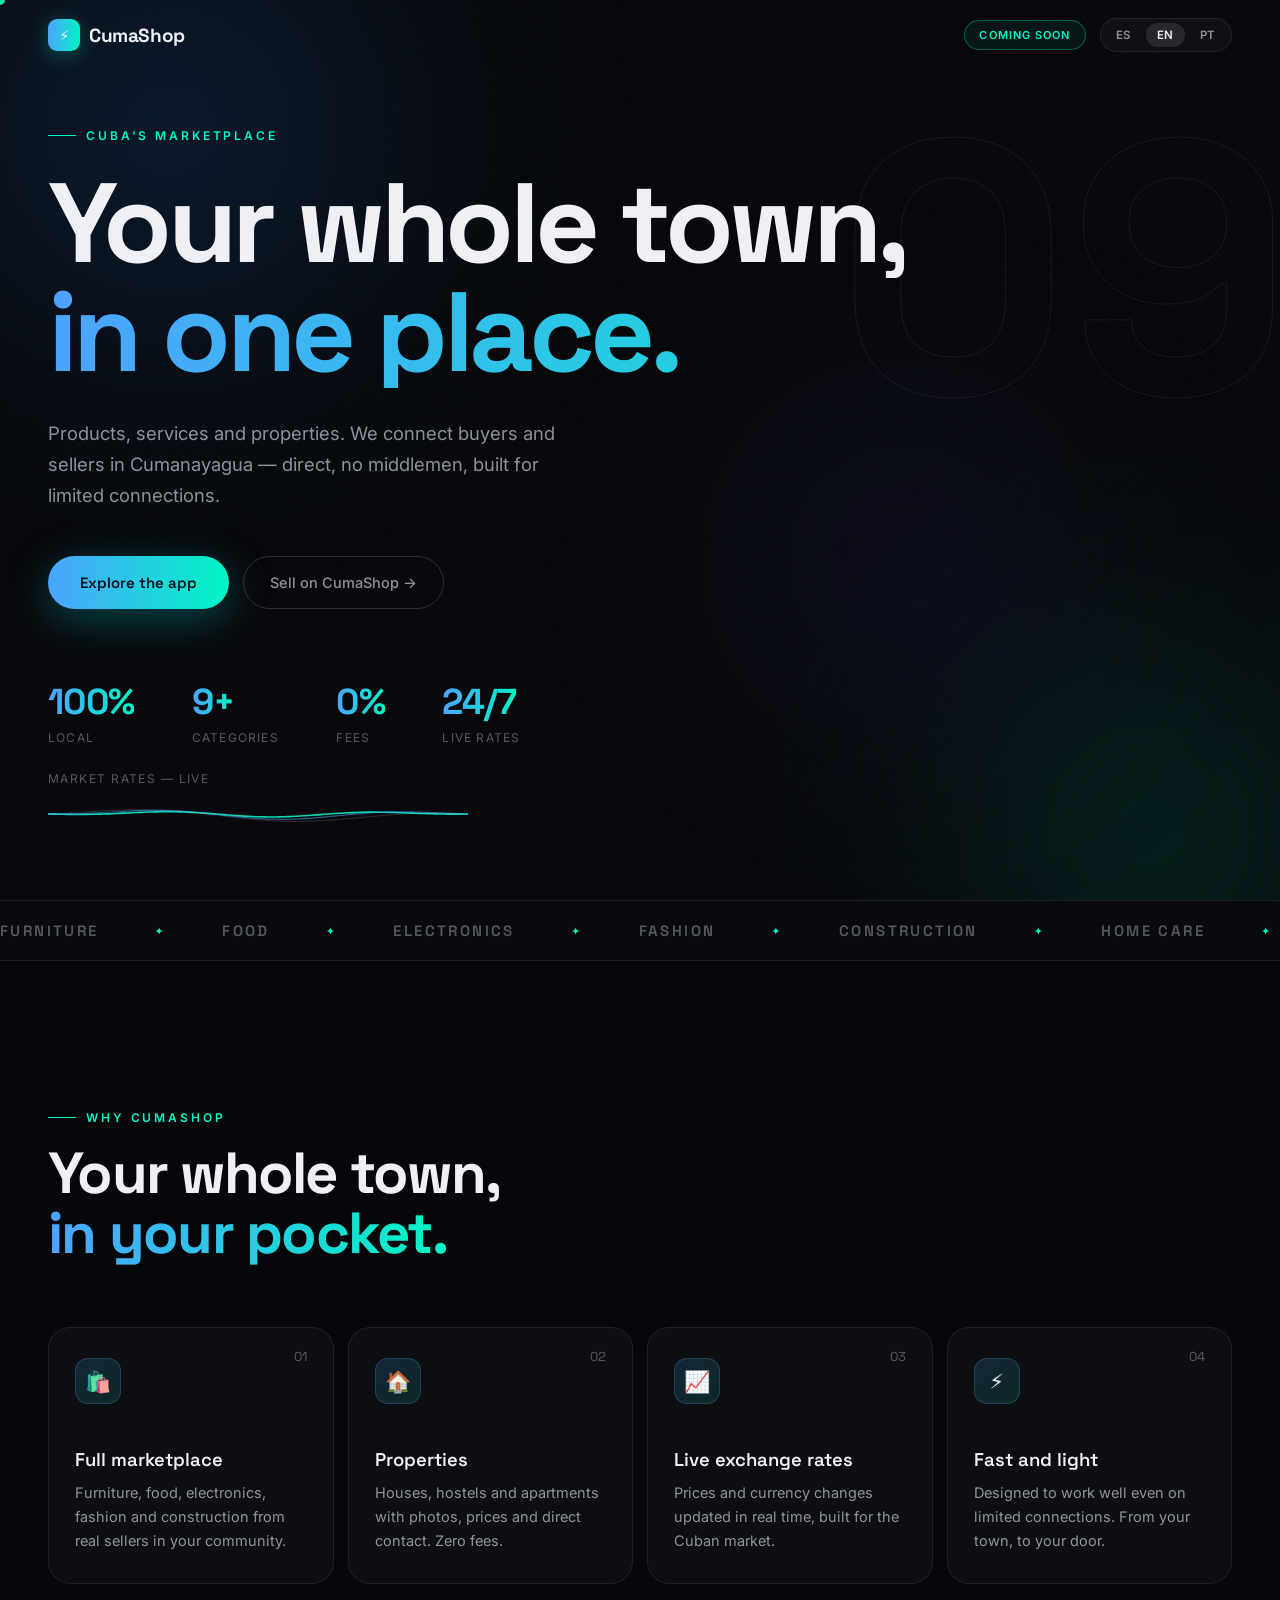
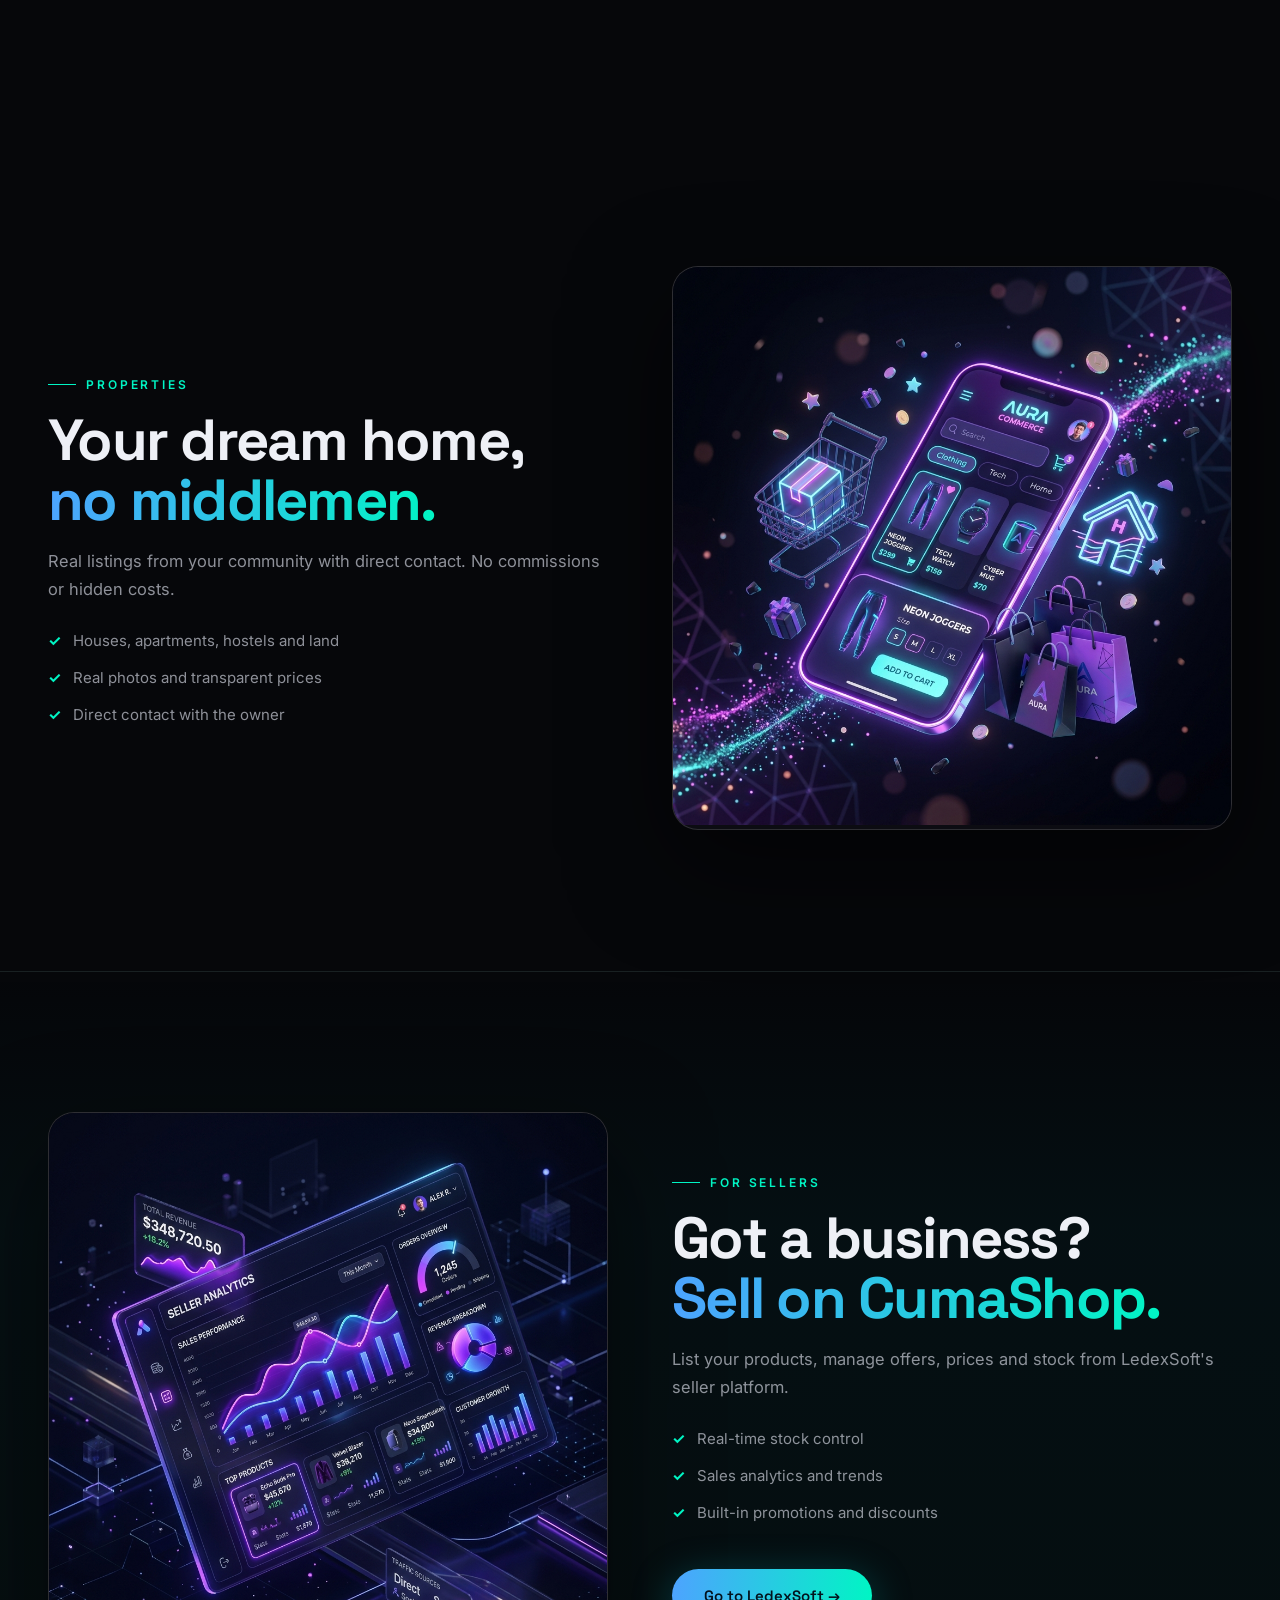
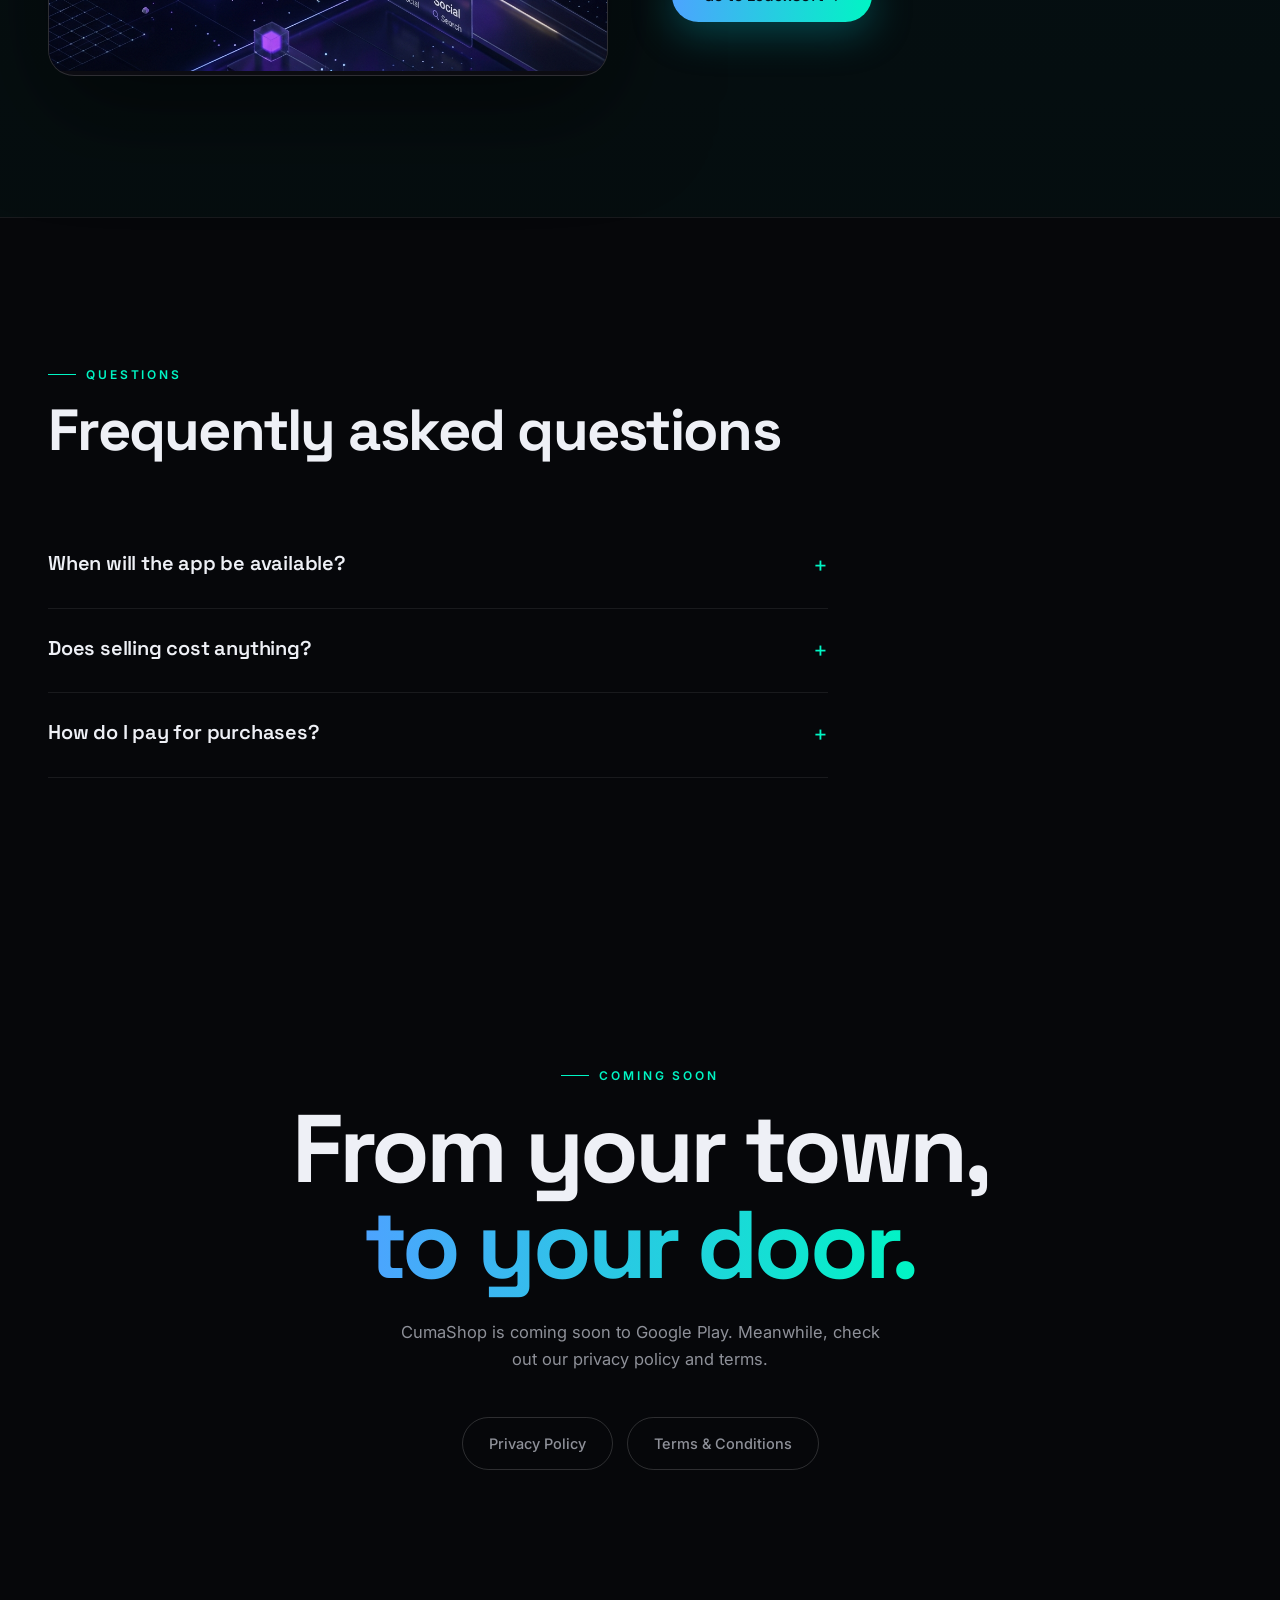
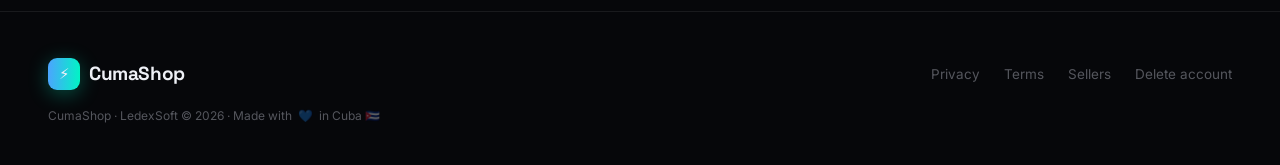
==== commit ba2aa6c3: "landing nueva: rediseño awwwards — cursor con estela de partículas, tipografía gigante, ola de tasas" ====
--- a/index.html
+++ b/index.html
@@ -1,100 +1,458 @@
 <!DOCTYPE html>
 <html lang="es">
 <head>
-  <meta charset="UTF-8" />
-  <meta name="viewport" content="width=device-width, initial-scale=1.0" />
-  <title>CumaShop — El marketplace de Cuba</title>
-  <meta name="description" content="CumaShop: productos, servicios y propiedades en un solo lugar. Hecho en Cuba." />
-  <link rel="stylesheet" href="css/main.css" />
+<meta charset="UTF-8"/>
+<meta name="viewport" content="width=device-width, initial-scale=1.0"/>
+<title>CumaShop — El marketplace de Cuba</title>
+<meta name="description" content="CumaShop: productos, servicios y propiedades de tu pueblo, en tu puerta. El marketplace hecho en y para Cuba."/>
+<meta property="og:title" content="CumaShop — El marketplace de Cuba"/>
+<meta property="og:description" content="De tu pueblo, a tu puerta. Productos, servicios y propiedades."/>
+<link rel="icon" href="assets/app_icon.png"/>
+<link rel="preconnect" href="https://fonts.googleapis.com"/>
+<link rel="preconnect" href="https://fonts.gstatic.com" crossorigin/>
+<link href="https://fonts.googleapis.com/css2?family=Space+Grotesk:wght@400;500;600;700&family=Inter:wght@400;500;600&display=swap" rel="stylesheet"/>
+<style>
+/* ═════════ BASE ═════════ */
+:root{
+  --bg:#06070a; --card:rgba(255,255,255,.03); --line:rgba(255,255,255,.08);
+  --txt:#eef0f6; --muted:rgba(233,236,248,.6); --dim:rgba(233,236,248,.35);
+  --a1:#4da3ff; --a2:#00f5c4; --grad:linear-gradient(92deg,#4da3ff,#00f5c4);
+  --maxw:1280px; --fd:'Space Grotesk',system-ui,sans-serif; --fb:'Inter',system-ui,sans-serif;
+}
+*{margin:0;padding:0;box-sizing:border-box}
+html{scroll-behavior:smooth}
+body{background:var(--bg);color:var(--txt);font-family:var(--fb);-webkit-font-smoothing:antialiased;overflow-x:hidden}
+::selection{background:rgba(0,245,196,.3)}
+a{color:inherit;text-decoration:none}
+@media(pointer:fine){ body{cursor:none} a,button{cursor:none} }
+.wrap{max-width:var(--maxw);margin:0 auto;padding:0 clamp(20px,4vw,48px)}
+
+/* Cursor: punto + estela de partículas (canvas) */
+#cursor{position:fixed;z-index:200;width:10px;height:10px;border-radius:50%;background:var(--a2);pointer-events:none;transform:translate(-50%,-50%);transition:width .25s,height .25s,background .25s;mix-blend-mode:difference}
+#cursor.big{width:56px;height:56px;background:rgba(0,245,196,.14);border:1px solid rgba(0,245,196,.6)}
+#trail{position:fixed;inset:0;z-index:199;pointer-events:none}
+@media(pointer:coarse){#cursor,#trail{display:none}}
+
+/* Grano + orbes */
+.bg-orbs{position:fixed;inset:0;z-index:-2;overflow:hidden}
+.orb{position:absolute;border-radius:50%;filter:blur(120px);opacity:.55}
+.o1{width:660px;height:660px;background:radial-gradient(circle,#123a6e,transparent 65%);top:-200px;left:-160px;animation:drift 28s ease-in-out infinite alternate}
+.o2{width:540px;height:540px;background:radial-gradient(circle,#00574d,transparent 65%);bottom:-200px;right:-140px;animation:drift 34s ease-in-out infinite alternate-reverse}
+.o3{width:400px;height:400px;background:radial-gradient(circle,#23235c,transparent 65%);top:40%;left:55%;animation:drift 26s ease-in-out infinite alternate}
+@keyframes drift{to{transform:translate(80px,-60px) scale(1.15)}}
+.grain{position:fixed;inset:0;z-index:-1;opacity:.055;pointer-events:none;background-image:url("data:image/svg+xml,%3Csvg xmlns='http://www.w3.org/2000/svg' width='140' height='140'%3E%3Cfilter id='n'%3E%3CfeTurbulence type='fractalNoise' baseFrequency='.85' numOctaves='2'/%3E%3C/filter%3E%3Crect width='140' height='140' filter='url(%23n)' opacity='.6'/%3E%3C/svg%3E")}
+
+/* NAV */
+nav{position:fixed;top:0;left:0;right:0;z-index:100;transition:.35s;border-bottom:1px solid transparent}
+nav.on{background:rgba(6,7,10,.75);backdrop-filter:blur(20px);border-color:var(--line)}
+.nav-in{max-width:var(--maxw);margin:0 auto;padding:18px clamp(20px,4vw,48px);display:flex;align-items:center;justify-content:space-between}
+.logo{font-family:var(--fd);font-weight:700;font-size:19px;display:flex;gap:9px;align-items:center;letter-spacing:-.02em}
+.lm{width:32px;height:32px;border-radius:9px;background:var(--grad);display:grid;place-items:center;font-size:15px;box-shadow:0 4px 20px rgba(0,245,196,.3)}
+.nav-r{display:flex;gap:14px;align-items:center}
+.lang{display:flex;gap:4px;background:var(--card);border:1px solid var(--line);border-radius:99px;padding:4px}
+.lang button{background:none;border:none;color:var(--muted);font:600 11.5px var(--fb);padding:5px 11px;border-radius:99px;cursor:none;transition:.25s;letter-spacing:.05em}
+.lang button.on{background:rgba(255,255,255,.1);color:var(--txt)}
+.soon{font:600 11px var(--fb);letter-spacing:.1em;text-transform:uppercase;color:var(--a2);border:1px solid rgba(0,245,196,.35);background:rgba(0,245,196,.06);padding:7px 14px;border-radius:99px;white-space:nowrap}
+@media(max-width:640px){.soon{display:none}}
+
+/* HERO */
+.hero{min-height:100svh;display:flex;align-items:center;position:relative;padding:120px 0 60px;overflow:hidden}
+.hero-in{position:relative;z-index:2;width:100%}
+.giant-num{position:absolute;right:-10px;top:-30px;font-family:var(--fd);font-weight:700;font-size:clamp(160px,28vw,420px);line-height:1;color:transparent;-webkit-text-stroke:1px rgba(255,255,255,.07);user-select:none;pointer-events:none}
+h1{font-family:var(--fd);font-size:clamp(44px,8.8vw,116px);line-height:.97;font-weight:700;letter-spacing:-.04em}
+h1 .ln{display:block;overflow:hidden}
+h1 .ln>span{display:block;transform:translateY(110%);animation:up 1s cubic-bezier(.16,1,.3,1) forwards}
+h1 .ln:nth-child(2)>span{animation-delay:.12s}
+h1 .ln:nth-child(3)>span{animation-delay:.24s}
+h1 .gd{background:var(--grad);-webkit-background-clip:text;background-clip:text;color:transparent}
+@keyframes up{to{transform:none}}
+.hero-sub{margin-top:30px;max-width:520px;color:var(--muted);font-size:clamp(15.5px,1.6vw,18.5px);line-height:1.7;opacity:0;animation:fade 1s .5s forwards}
+.kick{display:inline-flex;gap:10px;align-items:center;font:600 12px var(--fb);letter-spacing:.24em;text-transform:uppercase;color:var(--a2);margin-bottom:26px;opacity:0;animation:fade .8s .2s forwards}
+.kick::before{content:'';width:28px;height:1px;background:var(--a2)}
+@keyframes fade{to{opacity:1}}
+.hero-cta{margin-top:44px;display:flex;gap:14px;flex-wrap:wrap;opacity:0;animation:fade 1s .65s forwards}
+.btn{display:inline-flex;gap:10px;align-items:center;background:var(--grad);color:#03121d;font:600 15px var(--fd);padding:17px 32px;border-radius:99px;transition:transform .3s cubic-bezier(.2,.8,.2,1),box-shadow .3s;box-shadow:0 10px 40px rgba(0,180,190,.35)}
+.btn:hover{transform:translateY(-3px) scale(1.02);box-shadow:0 18px 54px rgba(0,220,190,.45)}
+.ghost{display:inline-flex;gap:8px;align-items:center;color:var(--muted);font:500 14.5px var(--fb);padding:17px 26px;border-radius:99px;border:1px solid rgba(255,255,255,.16);transition:.3s}
+.ghost:hover{color:var(--txt);border-color:rgba(0,245,196,.5)}
+.hero-foot{margin-top:70px;display:flex;gap:clamp(26px,4.5vw,60px);flex-wrap:wrap;opacity:0;animation:fade 1s .8s forwards}
+.m b{font-family:var(--fd);font-size:clamp(26px,3vw,36px);font-weight:700;letter-spacing:-.02em;background:var(--grad);-webkit-background-clip:text;background-clip:text;color:transparent}
+.m span{display:block;margin-top:5px;font-size:12px;color:var(--dim);letter-spacing:.1em;text-transform:uppercase}
+
+/* Ola tasas (siriwave-style) */
+.wave-wrap{margin-top:26px;opacity:0;animation:fade 1s .9s forwards}
+.wave-wrap p{font-size:12px;color:var(--dim);letter-spacing:.12em;text-transform:uppercase;margin-bottom:6px}
+#wave{width:min(420px,100%);height:44px}
+
+/* MARQUEE */
+.mq{border-top:1px solid var(--line);border-bottom:1px solid var(--line);padding:20px 0;overflow:hidden;background:rgba(255,255,255,.015)}
+.mq-t{display:flex;gap:56px;width:max-content;animation:mq 28s linear infinite}
+.mq-t span{font-family:var(--fd);font-size:15px;font-weight:600;letter-spacing:.16em;text-transform:uppercase;color:var(--dim);white-space:nowrap;display:flex;gap:56px;align-items:center}
+.mq-t span::after{content:'✦';color:var(--a2);font-size:11px}
+@keyframes mq{to{transform:translateX(-50%)}}
+
+/* SECCIONES */
+section{padding:clamp(80px,11vw,150px) 0}
+.sh{margin-bottom:clamp(36px,5.5vw,64px)}
+.sk{display:inline-flex;gap:10px;align-items:center;font:600 12px var(--fb);letter-spacing:.24em;text-transform:uppercase;color:var(--a2);margin-bottom:18px}
+.sk::before{content:'';width:28px;height:1px;background:var(--a2)}
+h2{font-family:var(--fd);font-size:clamp(31px,4.8vw,58px);font-weight:700;letter-spacing:-.03em;line-height:1.04}
+h2 .gd{background:var(--grad);-webkit-background-clip:text;background-clip:text;color:transparent}
+.ss{margin-top:16px;color:var(--muted);font-size:16.5px;line-height:1.7;max-width:560px}
+
+.grid{display:grid;grid-template-columns:repeat(auto-fit,minmax(250px,1fr));gap:14px}
+.card{background:var(--card);border:1px solid var(--line);border-radius:22px;padding:30px 26px;position:relative;overflow:hidden;transition:transform .35s cubic-bezier(.2,.8,.2,1),border .35s,background .35s}
+.card:hover{transform:translateY(-5px);border-color:rgba(0,245,196,.4);background:rgba(255,255,255,.05)}
+.card .num{position:absolute;top:20px;right:26px;font-family:var(--fd);font-size:13px;color:var(--dim)}
+.card .ic{width:46px;height:46px;border-radius:13px;display:grid;place-items:center;font-size:21px;margin-bottom:44px;background:linear-gradient(135deg,rgba(77,163,255,.16),rgba(0,245,196,.12));border:1px solid rgba(77,163,255,.22)}
+.card h3{font-family:var(--fd);font-size:18.5px;font-weight:600;margin-bottom:10px}
+.card p{color:var(--muted);font-size:14.5px;line-height:1.65}
+
+.split{display:grid;grid-template-columns:1fr 1fr;gap:clamp(28px,5vw,70px);align-items:center}
+@media(max-width:880px){.split{grid-template-columns:1fr}}
+.shot{border-radius:26px;border:1px solid rgba(255,255,255,.14);overflow:hidden;box-shadow:0 34px 100px rgba(0,0,0,.55);background:#0c0c12}
+.shot img{width:100%;transition:transform .9s cubic-bezier(.2,.8,.2,1)}
+.shot:hover img{transform:scale(1.04)}
+.ul{list-style:none;margin-top:26px;display:flex;flex-direction:column;gap:13px}
+.ul li{display:flex;gap:12px;color:var(--muted);font-size:15px;line-height:1.6}
+.ul li::before{content:'✓';color:var(--a2);font-weight:700}
+
+.alt{background:linear-gradient(180deg,transparent,rgba(0,180,190,.05) 30%,rgba(0,245,196,.03));border-top:1px solid var(--line);border-bottom:1px solid var(--line)}
+
+/* FAQ */
+.faq{max-width:780px}
+.fi{border-bottom:1px solid var(--line)}
+.fq{width:100%;background:none;border:none;color:var(--txt);font:600 clamp(16px,1.7vw,20px)/1.4 var(--fd);text-align:left;padding:25px 0;cursor:none;display:flex;justify-content:space-between;gap:20px;letter-spacing:-.01em}
+.fq .pm{color:var(--a2);font-size:24px;font-weight:400;transition:transform .4s cubic-bezier(.2,.8,.2,1);flex-shrink:0}
+.fi.on .pm{transform:rotate(45deg)}
+.fa{max-height:0;overflow:hidden;transition:max-height .5s cubic-bezier(.2,.8,.2,1)}
+.fa p{color:var(--muted);font-size:15px;line-height:1.7;padding-bottom:25px;max-width:640px}
+
+/* FINAL */
+.fin{text-align:center}
+.fin .big{font-family:var(--fd);font-size:clamp(42px,7.5vw,100px);font-weight:700;letter-spacing:-.04em;line-height:1}
+.fin .big .gd{background:var(--grad);-webkit-background-clip:text;background-clip:text;color:transparent}
+.fin p{margin:26px auto 0;color:var(--muted);max-width:500px;font-size:16.5px;line-height:1.65}
+.fin .hero-cta{justify-content:center}
+
+/* FOOTER */
+footer{border-top:1px solid var(--line);padding:46px 0 42px}
+.f-in{display:flex;justify-content:space-between;gap:20px;flex-wrap:wrap;align-items:center}
+.fl{display:flex;gap:24px;flex-wrap:wrap}
+.fl a{color:var(--dim);font-size:13.5px;transition:.25s}
+.fl a:hover{color:var(--a2)}
+.f-note{margin-top:18px;font-size:12px;color:var(--dim);display:flex;gap:6px;align-items:center}
+
+/* Reveal */
+.rv{opacity:0;transform:translateY(36px);transition:opacity 1s cubic-bezier(.2,.8,.2,1),transform 1s cubic-bezier(.2,.8,.2,1)}
+.rv.in{opacity:1;transform:none}
+.d1{transition-delay:.08s}.d2{transition-delay:.16s}.d3{transition-delay:.24s}
+@media(prefers-reduced-motion:reduce){*{animation:none!important;transition:none!important}.rv{opacity:1;transform:none}}
+</style>
 </head>
-<body class="page-cumashop">
-
-<header>
-  <div class="header-inner">
-    <a href="index.html" class="logo"><span class="logo-mark">⚡</span> CumaShop</a>
-    <div class="lang-switch" role="group" aria-label="Idioma / Language / Idioma">
-      <button data-lang="es" class="active">ES</button>
-      <button data-lang="en">EN</button>
-      <button data-lang="pt">PT</button>
+<body>
+
+<div class="bg-orbs"><div class="orb o1"></div><div class="orb o2"></div><div class="orb o3"></div></div>
+<div class="grain"></div>
+<canvas id="trail"></canvas>
+<div id="cursor"></div>
+
+<nav id="nav">
+  <div class="nav-in">
+    <a href="#" class="logo"><span class="lm">⚡</span> CumaShop</a>
+    <div class="nav-r">
+      <span class="soon" data-i18n="soon">Próximamente</span>
+      <div class="lang" role="group" aria-label="Idioma">
+        <button data-lang="es" class="on">ES</button>
+        <button data-lang="en">EN</button>
+        <button data-lang="pt">PT</button>
+      </div>
+    </div>
+  </div>
+</nav>
+
+<header class="hero">
+  <div class="wrap hero-in">
+    <div class="giant-num">09</div>
+    <span class="kick" data-i18n="kick">Marketplace de Cuba</span>
+    <h1>
+      <span class="ln"><span data-i18n="h1a">Todo tu pueblo,</span></span>
+      <span class="ln"><span class="gd" data-i18n="h1b">en un solo lugar.</span></span>
+    </h1>
+    <p class="hero-sub" data-i18n="sub">Productos, servicios y propiedades. Conectamos compradores y vendedores de Cumanayagua — directo, sin intermediarios y pensado para conexiones limitadas.</p>
+    <div class="hero-cta">
+      <a href="#features" class="btn" data-i18n="cta1">Explorar la app</a>
+      <a href="#vendedores" class="ghost" data-i18n="cta2">Vendé en CumaShop →</a>
+    </div>
+    <div class="hero-foot">
+      <div class="m"><b>100%</b><span data-i18n="m1">Local</span></div>
+      <div class="m"><b>9+</b><span data-i18n="m2">Categorías</span></div>
+      <div class="m"><b>0%</b><span data-i18n="m3">Comisiones</span></div>
+      <div class="m"><b>24/7</b><span data-i18n="m4">Tasas en vivo</span></div>
+    </div>
+    <div class="wave-wrap">
+      <p data-i18n="wave">Tasas del mercado — en vivo</p>
+      <canvas id="wave"></canvas>
     </div>
   </div>
 </header>
 
-<main>
-  <section class="hero">
-    <div class="hero-content">
-      <h1 data-i18n="heroTitle">Todo Cuba, <br/><span class="text-gradient">en un solo lugar.</span></h1>
-      <p class="tagline" data-i18n="heroTagline">Productos, servicios y propiedades. Conectamos compradores y vendedores en un marketplace hecho en y para Cuba.</p>
-      <a class="btn-primary" href="#" data-i18n="heroCta" onclick="return false;">Próximamente en Google Play</a>
-    </div>
-    <div class="hero-visual">
-      <img src="assets/hero_cumashop.png" alt="CumaShop App Mockup" />
-    </div>
-  </section>
-
-  <section class="features">
-    <div class="feature-card">
-      <div class="feature-icon">🛍️</div>
-      <h3 data-i18n="f1t">Marketplace completo</h3>
-      <p data-i18n="f1d">Muebles, alimentos, electrónica, moda, construcción y más, de vendedores reales.</p>
-    </div>
-    <div class="feature-card">
-      <div class="feature-icon">🏠</div>
-      <h3 data-i18n="f2t">Propiedades</h3>
-      <p data-i18n="f2d">Casas en venta, hostales, apartamentos y terrenos, con fotos y contacto directo.</p>
-    </div>
-    <div class="feature-card">
-      <div class="feature-icon">💰</div>
-      <h3 data-i18n="f3t">Tasas en tiempo real</h3>
-      <p data-i18n="f3d">Precios y cambios de moneda actualizados, pensados para el mercado cubano.</p>
-    </div>
-    <div class="feature-card">
-      <div class="feature-icon">⚡</div>
-      <h3 data-i18n="f4t">Rápido y ligero</h3>
-      <p data-i18n="f4d">Diseñado para funcionar bien incluso con conexiones limitadas.</p>
-    </div>
-  </section>
-
-  <section class="faq-section">
-    <h2 data-i18n="faqTitle">Preguntas Frecuentes</h2>
-    <div class="faq-item">
-      <div class="faq-question" data-i18n="faq1t">¿Cuándo estará disponible la app?</div>
-      <div class="faq-answer"><p data-i18n="faq1d">Estamos trabajando para lanzarla muy pronto. Mantente al tanto para la fecha oficial.</p></div>
-    </div>
-    <div class="faq-item">
-      <div class="faq-question" data-i18n="faq2t">¿Tiene algún costo publicar productos?</div>
-      <div class="faq-answer"><p data-i18n="faq2d">Crear una cuenta y publicar tus primeros productos será totalmente gratis.</p></div>
-    </div>
-    <div class="faq-item">
-      <div class="faq-question" data-i18n="faq3t">¿Cómo funciona LedexSoft con CumaShop?</div>
-      <div class="faq-answer"><p data-i18n="faq3d">LedexSoft es el panel de control donde los vendedores gestionan su catálogo. Todo lo que publiques allí, aparecerá automáticamente en la app de CumaShop.</p></div>
-    </div>
-  </section>
-
-  <section class="section-cta">
-    <div class="glass-panel">
-      <h2 data-i18n="ctaTitle">¿Listo para comprar y vender?</h2>
-      <p data-i18n="ctaSub">La app está en camino. Mientras tanto, leé nuestra política de privacidad.</p>
-      <a class="btn-primary lang-link" href="privacidad.html" data-i18n="ctaBtn">📄 Política de Privacidad</a>
-    </div>
-  </section>
-
-  <section class="section-cta" style="padding-top: 0;">
-    <div class="glass-panel">
-      <span class="badge" data-i18n="sellersBadge">Para vendedores</span>
-      <h2 data-i18n="sellersTitle">¿Tenés un negocio? Vendé en CumaShop.</h2>
-      <p data-i18n="sellersSub">Publicá tus productos, gestioná ofertas, precios y stock desde la plataforma de vendedores de LedexSoft. Simple, directo y pensado para el comercio local.</p>
-      <br/>
-      <a class="btn-primary lang-link" href="ledexsoft.html" data-i18n="sellersCta">Ir a LedexSoft →</a>
-    </div>
-  </section>
-</main>
+<div class="mq"><div class="mq-t" id="mq"></div></div>
+
+<section id="features">
+  <div class="wrap">
+    <div class="sh rv">
+      <span class="sk" data-i18n="fKick">Por qué CumaShop</span>
+      <h2><span data-i18n="fTa">Tu pueblo entero,</span><br/><span class="gd" data-i18n="fTb">en tu bolsillo.</span></h2>
+    </div>
+    <div class="grid">
+      <div class="card rv"><span class="num">01</span><div class="ic">🛍️</div><h3 data-i18n="f1t">Marketplace completo</h3><p data-i18n="f1d">Muebles, alimentos, electrónica, moda y construcción de vendedores reales de tu comunidad.</p></div>
+      <div class="card rv d1"><span class="num">02</span><div class="ic">🏠</div><h3 data-i18n="f2t">Propiedades</h3><p data-i18n="f2d">Casas, hostales y apartamentos con fotos, precios y contacto directo. Sin comisiones.</p></div>
+      <div class="card rv d2"><span class="num">03</span><div class="ic">📈</div><h3 data-i18n="f3t">Tasas en tiempo real</h3><p data-i18n="f3d">Precios y cambios de moneda actualizados al momento, pensados para el mercado cubano.</p></div>
+      <div class="card rv d3"><span class="num">04</span><div class="ic">⚡</div><h3 data-i18n="f4t">Rápido y ligero</h3><p data-i18n="f4d">Diseñado para funcionar bien incluso con conexiones limitadas. De tu pueblo, a tu puerta.</p></div>
+    </div>
+  </div>
+</section>
+
+<section>
+  <div class="wrap">
+    <div class="split">
+      <div class="rv">
+        <span class="sk" data-i18n="pKick">Propiedades</span>
+        <h2><span data-i18n="pTa">La casa de tus sueños,</span><br/><span class="gd" data-i18n="pTb">sin intermediarios.</span></h2>
+        <p class="ss" data-i18n="pSub">Publicaciones reales de tu comunidad con trato directo. Sin comisiones ni costos ocultos.</p>
+        <ul class="ul">
+          <li data-i18n="pL1">Casas, apartamentos, hostales y terrenos</li>
+          <li data-i18n="pL2">Fotos reales y precios transparentes</li>
+          <li data-i18n="pL3">Contacto directo con el propietario</li>
+        </ul>
+      </div>
+      <div class="shot rv d1"><img src="assets/hero_cumashop.png" alt="CumaShop"/></div>
+    </div>
+  </div>
+</section>
+
+<section class="alt" id="vendedores">
+  <div class="wrap">
+    <div class="split">
+      <div class="shot rv"><img src="assets/hero_ledexsoft.png" alt="LedexSoft"/></div>
+      <div class="rv d1">
+        <span class="sk" data-i18n="sKick">Para vendedores</span>
+        <h2><span data-i18n="sTa">¿Tenés un negocio?</span><br/><span class="gd" data-i18n="sTb">Vendé en CumaShop.</span></h2>
+        <p class="ss" data-i18n="sSub">Publicá tus productos, gestioná ofertas, precios y stock desde la plataforma de vendedores de LedexSoft.</p>
+        <ul class="ul">
+          <li data-i18n="sL1">Control de stock en tiempo real</li>
+          <li data-i18n="sL2">Analíticas de ventas y tendencias</li>
+          <li data-i18n="sL3">Promociones y descuentos integrados</li>
+        </ul>
+        <div class="hero-cta"><a href="ledexsoft.html" class="btn" data-i18n="sCta">Ir a LedexSoft →</a></div>
+      </div>
+    </div>
+  </div>
+</section>
+
+<section>
+  <div class="wrap">
+    <div class="sh rv">
+      <span class="sk" data-i18n="qKick">Dudas</span>
+      <h2 data-i18n="qT">Preguntas frecuentes</h2>
+    </div>
+    <div class="faq rv d1" id="faq"></div>
+  </div>
+</section>
+
+<section class="fin">
+  <div class="wrap">
+    <span class="sk rv" style="justify-content:center" data-i18n="cKick">Muy pronto</span>
+    <div class="big rv d1"><span data-i18n="cA">De tu pueblo,</span><br/><span class="gd" data-i18n="cB">a tu puerta.</span></div>
+    <p class="rv d2" data-i18n="cSub">CumaShop llega pronto a Google Play. Mientras tanto, conocé nuestra política de privacidad y términos.</p>
+    <div class="hero-cta rv d3">
+      <a href="privacidad.html" class="ghost" data-i18n="cPriv">Política de Privacidad</a>
+      <a href="terminos.html" class="ghost" data-i18n="cTerms">Términos y Condiciones</a>
+    </div>
+  </div>
+</section>
 
 <footer>
-  <span data-i18n="footer">CumaShop · LedexSoft © 2026 · Hecho con</span> ♥ <span data-i18n="footer2">en Cuba 🇨🇺</span> ·
-  <a class="lang-link" href="privacidad.html" data-i18n="footerLink">Privacidad</a>
+  <div class="wrap">
+    <div class="f-in">
+      <a href="#" class="logo"><span class="lm">⚡</span> CumaShop</a>
+      <div class="fl">
+        <a href="privacidad.html" data-i18n="flPriv">Privacidad</a>
+        <a href="terminos.html" data-i18n="flTerms">Términos</a>
+        <a href="ledexsoft.html" data-i18n="flSell">Vendedores</a>
+        <a href="borrar-cuenta.html" data-i18n="flDel">Eliminar cuenta</a>
+      </div>
+    </div>
+    <div class="f-note"><span data-i18n="foot">CumaShop · LedexSoft © 2026 · Hecho con</span> <span>💙</span> <span data-i18n="foot2">en Cuba 🇨🇺</span></div>
+  </div>
 </footer>
 
-<script src="js/app.js"></script>
+<script>
+const I18N={
+es:{soon:'Próximamente',kick:'Marketplace de Cuba',h1a:'Todo tu pueblo,',h1b:'en un solo lugar.',
+sub:'Productos, servicios y propiedades. Conectamos compradores y vendedores de Cumanayagua — directo, sin intermediarios y pensado para conexiones limitadas.',
+cta1:'Explorar la app',cta2:'Vendé en CumaShop →',m1:'Local',m2:'Categorías',m3:'Comisiones',m4:'Tasas en vivo',wave:'Tasas del mercado — en vivo',
+fKick:'Por qué CumaShop',fTa:'Tu pueblo entero,',fTb:'en tu bolsillo.',
+f1t:'Marketplace completo',f1d:'Muebles, alimentos, electrónica, moda y construcción de vendedores reales de tu comunidad.',
+f2t:'Propiedades',f2d:'Casas, hostales y apartamentos con fotos, precios y contacto directo. Sin comisiones.',
+f3t:'Tasas en tiempo real',f3d:'Precios y cambios de moneda actualizados al momento, pensados para el mercado cubano.',
+f4t:'Rápido y ligero',f4d:'Diseñado para funcionar bien incluso con conexiones limitadas. De tu pueblo, a tu puerta.',
+pKick:'Propiedades',pTa:'La casa de tus sueños,',pTb:'sin intermediarios.',pSub:'Publicaciones reales de tu comunidad con trato directo. Sin comisiones ni costos ocultos.',
+pL1:'Casas, apartamentos, hostales y terrenos',pL2:'Fotos reales y precios transparentes',pL3:'Contacto directo con el propietario',
+sKick:'Para vendedores',sTa:'¿Tenés un negocio?',sTb:'Vendé en CumaShop.',sSub:'Publicá tus productos, gestioná ofertas, precios y stock desde la plataforma de vendedores de LedexSoft.',
+sL1:'Control de stock en tiempo real',sL2:'Analíticas de ventas y tendencias',sL3:'Promociones y descuentos integrados',sCta:'Ir a LedexSoft →',
+qKick:'Dudas',qT:'Preguntas frecuentes',
+q1:'¿Cuándo estará disponible la app?',q1a:'Muy pronto estaremos en Google Play. Seguinos para enterarte del lanzamiento.',
+q2:'¿Tiene costo vender?',q2a:'No. Publicar tus productos en CumaShop no tiene comisiones ni costos ocultos.',
+q3:'¿Cómo pago mis compras?',q3a:'En la fase actual pagás en efectivo al recibir tu pedido, directo al repartidor. Muy pronto sumaremos más métodos.',
+cKick:'Muy pronto',cA:'De tu pueblo,',cB:'a tu puerta.',cSub:'CumaShop llega pronto a Google Play. Mientras tanto, conocé nuestra política de privacidad y términos.',
+cPriv:'Política de Privacidad',cTerms:'Términos y Condiciones',flPriv:'Privacidad',flTerms:'Términos',flSell:'Vendedores',flDel:'Eliminar cuenta',
+foot:'CumaShop · LedexSoft © 2026 · Hecho con',foot2:'en Cuba 🇨🇺',
+mq:['Muebles','Alimentos','Electrónica','Moda','Construcción','Aseo','Propiedades','Baterías']},
+en:{soon:'Coming soon',kick:'Cuba\'s marketplace',h1a:'Your whole town,',h1b:'in one place.',
+sub:'Products, services and properties. We connect buyers and sellers in Cumanayagua — direct, no middlemen, built for limited connections.',
+cta1:'Explore the app',cta2:'Sell on CumaShop →',m1:'Local',m2:'Categories',m3:'Fees',m4:'Live rates',wave:'Market rates — live',
+fKick:'Why CumaShop',fTa:'Your whole town,',fTb:'in your pocket.',
+f1t:'Full marketplace',f1d:'Furniture, food, electronics, fashion and construction from real sellers in your community.',
+f2t:'Properties',f2d:'Houses, hostels and apartments with photos, prices and direct contact. Zero fees.',
+f3t:'Live exchange rates',f3d:'Prices and currency changes updated in real time, built for the Cuban market.',
+f4t:'Fast and light',f4d:'Designed to work well even on limited connections. From your town, to your door.',
+pKick:'Properties',pTa:'Your dream home,',pTb:'no middlemen.',pSub:'Real listings from your community with direct contact. No commissions or hidden costs.',
+pL1:'Houses, apartments, hostels and land',pL2:'Real photos and transparent prices',pL3:'Direct contact with the owner',
+sKick:'For sellers',sTa:'Got a business?',sTb:'Sell on CumaShop.',sSub:'List your products, manage offers, prices and stock from LedexSoft\'s seller platform.',
+sL1:'Real-time stock control',sL2:'Sales analytics and trends',sL3:'Built-in promotions and discounts',sCta:'Go to LedexSoft →',
+qKick:'Questions',qT:'Frequently asked questions',
+q1:'When will the app be available?',q1a:'Very soon on Google Play. Follow us to hear about the launch.',
+q2:'Does selling cost anything?',q2a:'No. Listing your products on CumaShop has no commissions or hidden costs.',
+q3:'How do I pay for purchases?',q3a:'In the current phase you pay cash on delivery, directly to the courier. More methods coming soon.',
+cKick:'Coming soon',cA:'From your town,',cB:'to your door.',cSub:'CumaShop is coming soon to Google Play. Meanwhile, check out our privacy policy and terms.',
+cPriv:'Privacy Policy',cTerms:'Terms & Conditions',flPriv:'Privacy',flTerms:'Terms',flSell:'Sellers',flDel:'Delete account',
+foot:'CumaShop · LedexSoft © 2026 · Made with',foot2:'in Cuba 🇨🇺',
+mq:['Furniture','Food','Electronics','Fashion','Construction','Home care','Properties','Batteries']},
+pt:{soon:'Em breve',kick:'Marketplace de Cuba',h1a:'Todo o seu povoado,',h1b:'em um só lugar.',
+sub:'Produtos, serviços e imóveis. Conectamos compradores e vendedores de Cumanayagua — direto, sem intermediários e feito para conexões limitadas.',
+cta1:'Explorar o app',cta2:'Venda no CumaShop →',m1:'Local',m2:'Categorias',m3:'Taxas',m4:'Câmbio ao vivo',wave:'Câmbio do mercado — ao vivo',
+fKick:'Por que CumaShop',fTa:'Seu povoado inteiro,',fTb:'no seu bolso.',
+f1t:'Marketplace completo',f1d:'Móveis, alimentos, eletrônicos, moda e construção de vendedores reais da sua comunidade.',
+f2t:'Imóveis',f2d:'Casas, hostels e apartamentos com fotos, preços e contato direto. Sem taxas.',
+f3t:'Câmbio em tempo real',f3d:'Preços e câmbio de moedas atualizados na hora, feitos para o mercado cubano.',
+f4t:'Rápido e leve',f4d:'Projetado para funcionar bem mesmo com conexões limitadas. Do seu povoado, à sua porta.',
+pKick:'Imóveis',pTa:'A casa dos seus sonhos,',pTb:'sem intermediários.',pSub:'Anúncios reais da sua comunidade com contato direto. Sem comissões nem custos ocultos.',
+pL1:'Casas, apartamentos, hostels e terrenos',pL2:'Fotos reais e preços transparentes',pL3:'Contato direto com o proprietário',
+sKick:'Para vendedores',sTa:'Tem um negócio?',sTb:'Venda no CumaShop.',sSub:'Anuncie seus produtos, gerencie ofertas, preços e estoque na plataforma de vendedores da LedexSoft.',
+sL1:'Controle de estoque em tempo real',sL2:'Análises de vendas e tendências',sL3:'Promoções e descontos integrados',sCta:'Ir para LedexSoft →',
+qKick:'Dúvidas',qT:'Perguntas frequentes',
+q1:'Quando o app estará disponível?',q1a:'Muito em breve no Google Play. Siga-nos para saber do lançamento.',
+q2:'Vender tem custo?',q2a:'Não. Anunciar seus produtos no CumaShop não tem comissões nem custos ocultos.',
+q3:'Como pago minhas compras?',q3a:'Na fase atual você paga em dinheiro na entrega, direto ao entregador. Em breve teremos mais métodos.',
+cKick:'Em breve',cA:'Do seu povoado,',cB:'à sua porta.',cSub:'O CumaShop chega em breve ao Google Play. Enquanto isso, conheça nossa política de privacidade e termos.',
+cPriv:'Política de Privacidade',cTerms:'Termos e Condições',flPriv:'Privacidade',flTerms:'Termos',flSell:'Vendedores',flDel:'Excluir conta',
+foot:'CumaShop · LedexSoft © 2026 · Feito com',foot2:'em Cuba 🇨🇺',
+mq:['Móveis','Alimentos','Eletrônicos','Moda','Construção','Limpeza','Imóveis','Baterias']}
+};
+
+function applyLang(l){
+  const d=I18N[l]; if(!d) return;
+  document.documentElement.lang=l;
+  document.querySelectorAll('[data-i18n]').forEach(el=>{
+    const v=d[el.getAttribute('data-i18n')];
+    if(v!=null) el.textContent=v;
+  });
+  document.querySelectorAll('.lang button').forEach(b=>b.classList.toggle('on',b.dataset.lang===l));
+  buildMq(d); buildFaq(d);
+  try{ localStorage.setItem('cumashop_lang',l); }catch(e){}
+}
+function buildMq(d){
+  const items=[...d.mq,...d.mq];
+  document.getElementById('mq').innerHTML=items.map(x=>`<span>${x}</span>`).join('');
+}
+function buildFaq(d){
+  const rows=[[d.q1,d.q1a],[d.q2,d.q2a],[d.q3,d.q3a]];
+  const f=document.getElementById('faq');
+  f.innerHTML=rows.map(([q,a])=>`
+    <div class="fi">
+      <button class="fq"><span>${q}</span><span class="pm">+</span></button>
+      <div class="fa"><p>${a}</p></div>
+    </div>`).join('');
+  f.querySelectorAll('.fi').forEach(it=>{
+    it.querySelector('.fq').addEventListener('click',()=>{
+      const on=it.classList.toggle('on');
+      const a=it.querySelector('.fa');
+      a.style.maxHeight=on?a.scrollHeight+'px':'0';
+    });
+  });
+}
+let lang=null;
+try{lang=localStorage.getItem('cumashop_lang');}catch(e){}
+if(!lang){const n=(navigator.language||'es').toLowerCase();lang=n.startsWith('pt')?'pt':(n.startsWith('en')?'en':'es');}
+applyLang(lang);
+document.querySelectorAll('.lang button').forEach(b=>b.addEventListener('click',()=>applyLang(b.dataset.lang)));
+
+/* Nav scrolled */
+const nav=document.getElementById('nav');
+addEventListener('scroll',()=>nav.classList.toggle('on',scrollY>30),{passive:true});
+
+/* Reveal on scroll */
+const io=new IntersectionObserver(es=>es.forEach(e=>{if(e.isIntersecting){e.target.classList.add('in');io.unobserve(e.target);}}),{threshold:.12});
+document.querySelectorAll('.rv').forEach(el=>io.observe(el));
+
+/* ── Cursor: punto + estela de partículas (técnica hobro, marca CumaShop) ── */
+(function(){
+  if(matchMedia('(pointer:coarse)').matches) return;
+  const cur=document.getElementById('cursor');
+  const cv=document.getElementById('trail'),ctx=cv.getContext('2d');
+  let W,H; const fit=()=>{W=cv.width=innerWidth;H=cv.height=innerHeight;}; fit(); addEventListener('resize',fit);
+  const diamond=new Image();
+  diamond.src='data:image/svg+xml;base64,'+btoa('<svg xmlns="http://www.w3.org/2000/svg" width="49" height="49" viewBox="0 0 49 49"><path d="M24.5 0L28.9 20.1 49 24.5 28.9 28.9 24.5 49 20.1 28.9 0 24.5 20.1 20.1Z" fill="#00f5c4"/></svg>');
+  let px=0,py=0,parts=[];
+  class P{constructor(x,y,vx,vy){this.x=x;this.y=y;this.vx=vx*.05+(Math.random()-.5)*.6;this.vy=1+Math.random()+vy*.05;this.g=.02;this.drag=.99;this.a=1;this.s=6+Math.random()*8;}
+    up(dt){this.x+=this.vx+(Math.random()-.5)*.5;this.vx*=this.drag;this.y+=this.vy;this.vy+=this.g;this.a=Math.max(0,this.a-.006);}
+    draw(){ctx.globalAlpha=this.a;ctx.drawImage(diamond,this.x,this.y,this.s,this.s);}}
+  let lx=0,ly=0,last=0;
+  addEventListener('mousemove',e=>{
+    cur.style.left=e.clientX+'px'; cur.style.top=e.clientY+'px';
+    const vx=e.clientX-lx, vy=e.clientY-ly; lx=e.clientX; ly=e.clientY;
+    if(parts.length<220) parts.push(new P(e.clientX,e.clientY,vx,vy));
+  },{passive:true});
+  document.querySelectorAll('a,button').forEach(el=>{
+    el.addEventListener('mouseenter',()=>cur.classList.add('big'));
+    el.addEventListener('mouseleave',()=>cur.classList.remove('big'));
+  });
+  let t=0;
+  (function loop(now){
+    const dt=Math.min(50,now-t); t=now;
+    ctx.clearRect(0,0,W,H);
+    parts.forEach(p=>p.up(dt)); parts.forEach(p=>p.draw());
+    parts=parts.filter(p=>p.a>0&&p.y<H&&p.x>0&&p.x<W);
+    requestAnimationFrame(loop);
+  })(0);
+})();
+
+/* ── Ola de tasas (siriwave-style, marca) ── */
+(function(){
+  const c=document.getElementById('wave'); if(!c) return;
+  const x=c.getContext('2d');
+  const fit=()=>{c.width=c.clientWidth*devicePixelRatio;c.height=44*devicePixelRatio;x.scale(devicePixelRatio,devicePixelRatio);};
+  fit(); addEventListener('resize',fit);
+  let t=0;
+  (function draw(){
+    const w=c.clientWidth,h=44;
+    x.clearRect(0,0,w,h);
+    for(let l=0;l<3;l++){
+      x.beginPath();
+      const amp=(3+l*2.4), k=.028-l*.006, sp=t*(.9-l*.18);
+      x.moveTo(0,h/2);
+      for(let i=0;i<=w;i+=4){
+        const y=h/2+Math.sin(i*k+sp+l*1.4)*amp*Math.sin(i/w*Math.PI);
+        x.lineTo(i,y);
+      }
+      x.strokeStyle=l===0?'rgba(0,245,196,.9)':(l===1?'rgba(77,163,255,.55)':'rgba(255,255,255,.18)');
+      x.lineWidth=1.6-l*.4; x.stroke();
+    }
+    t+=.05; requestAnimationFrame(draw);
+  })();
+})();
+</script>
 </body>
 </html>
